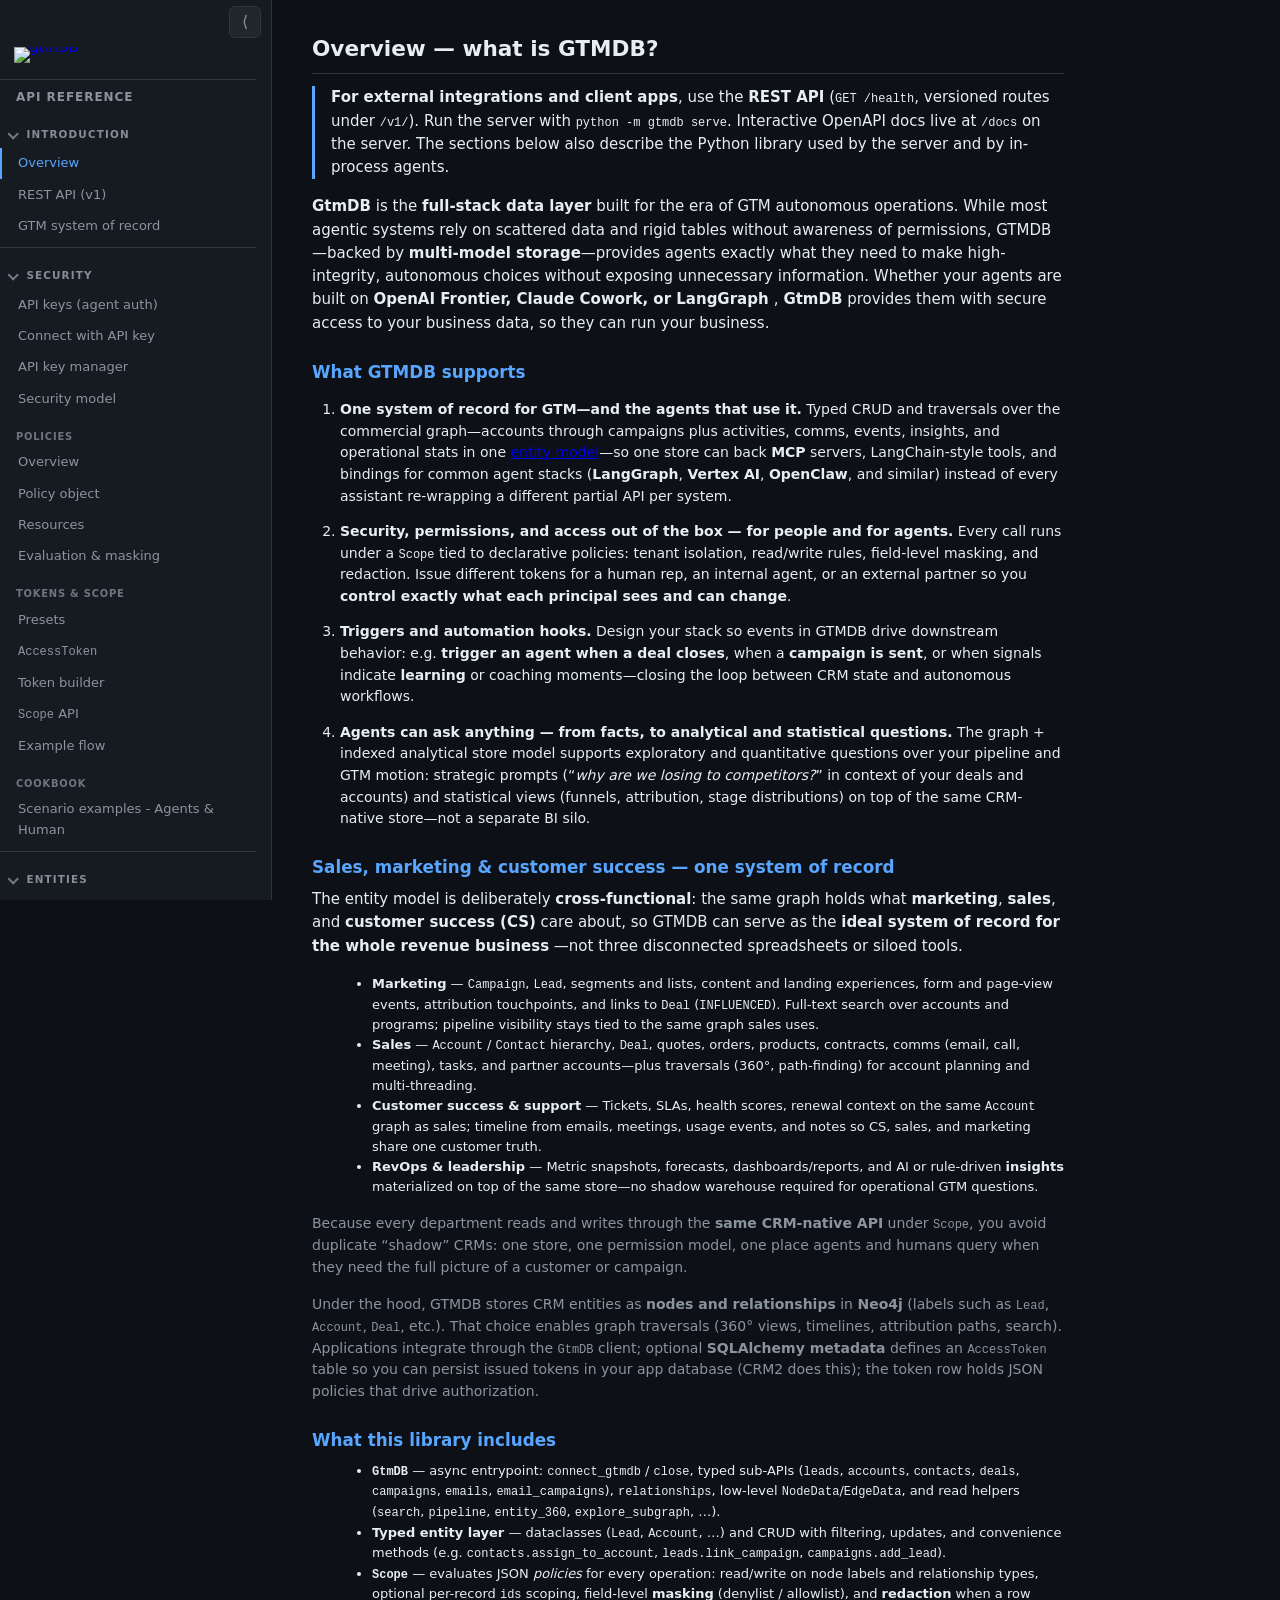
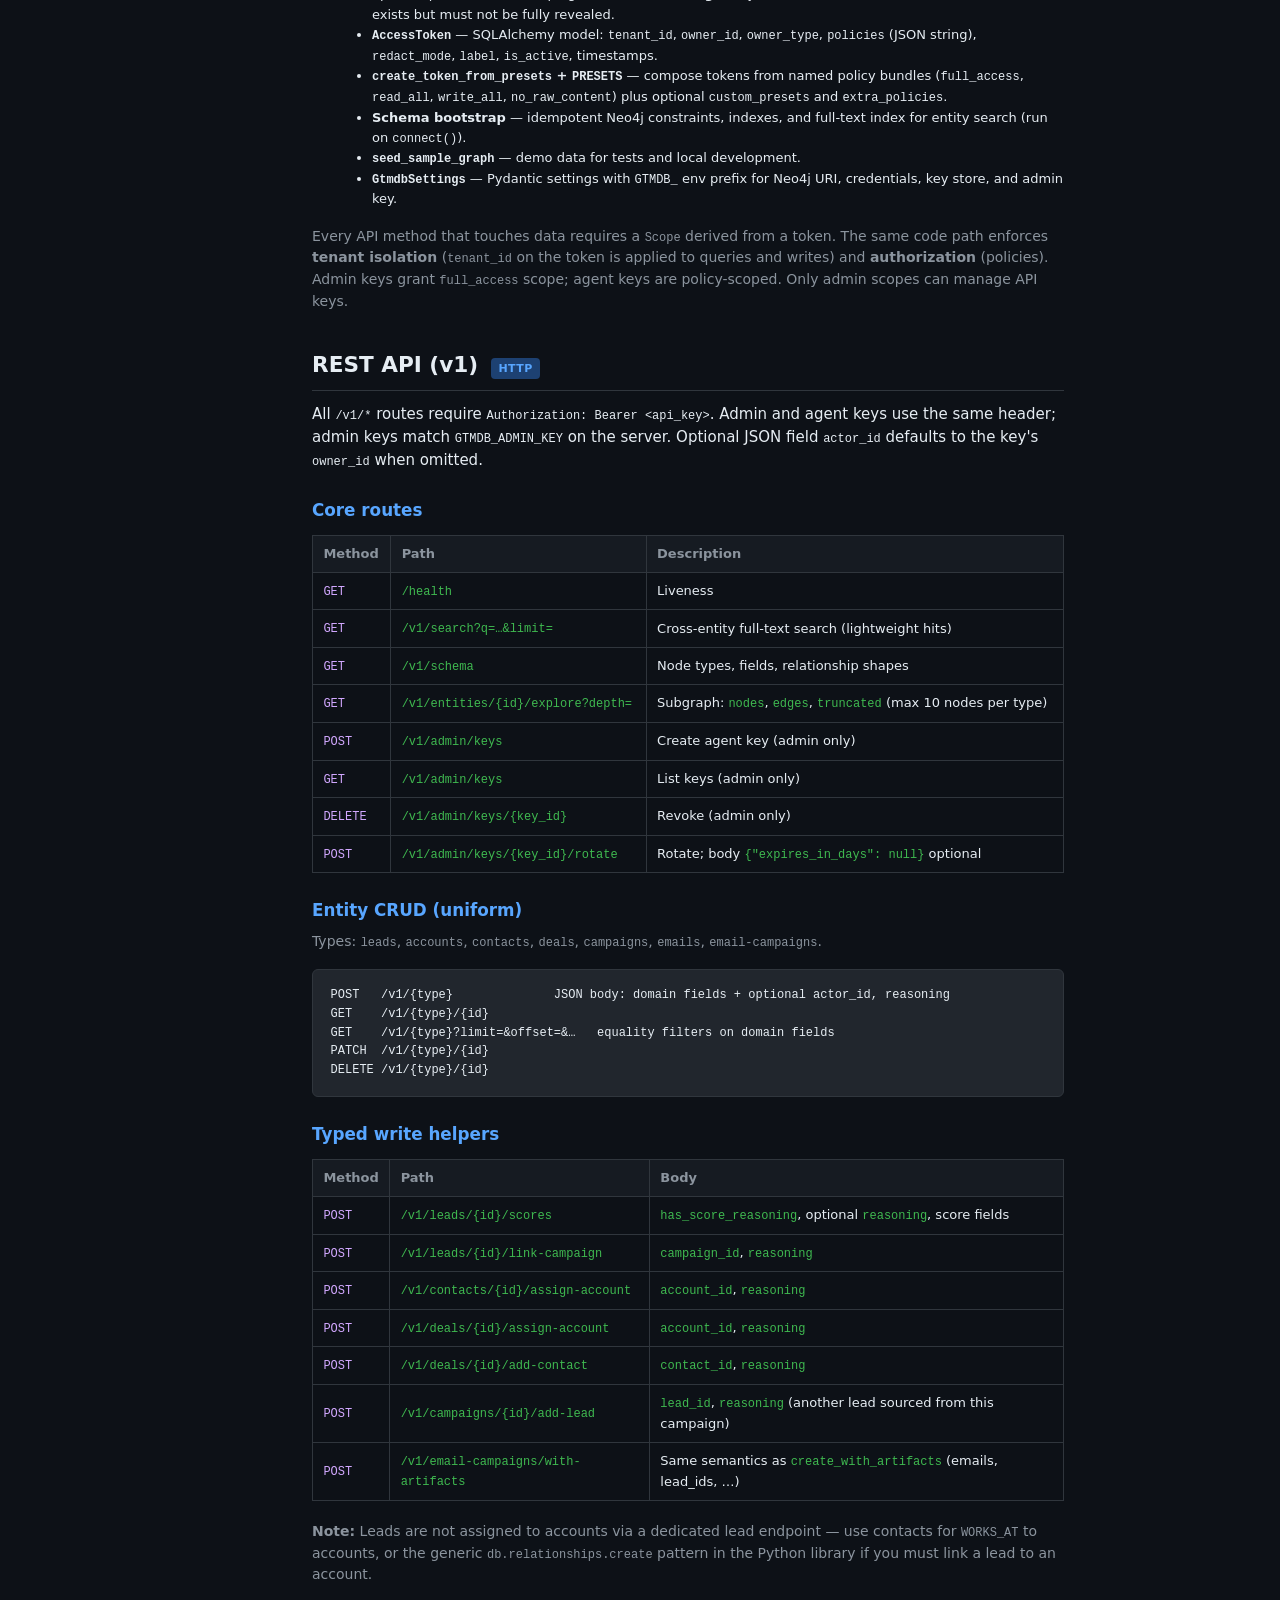
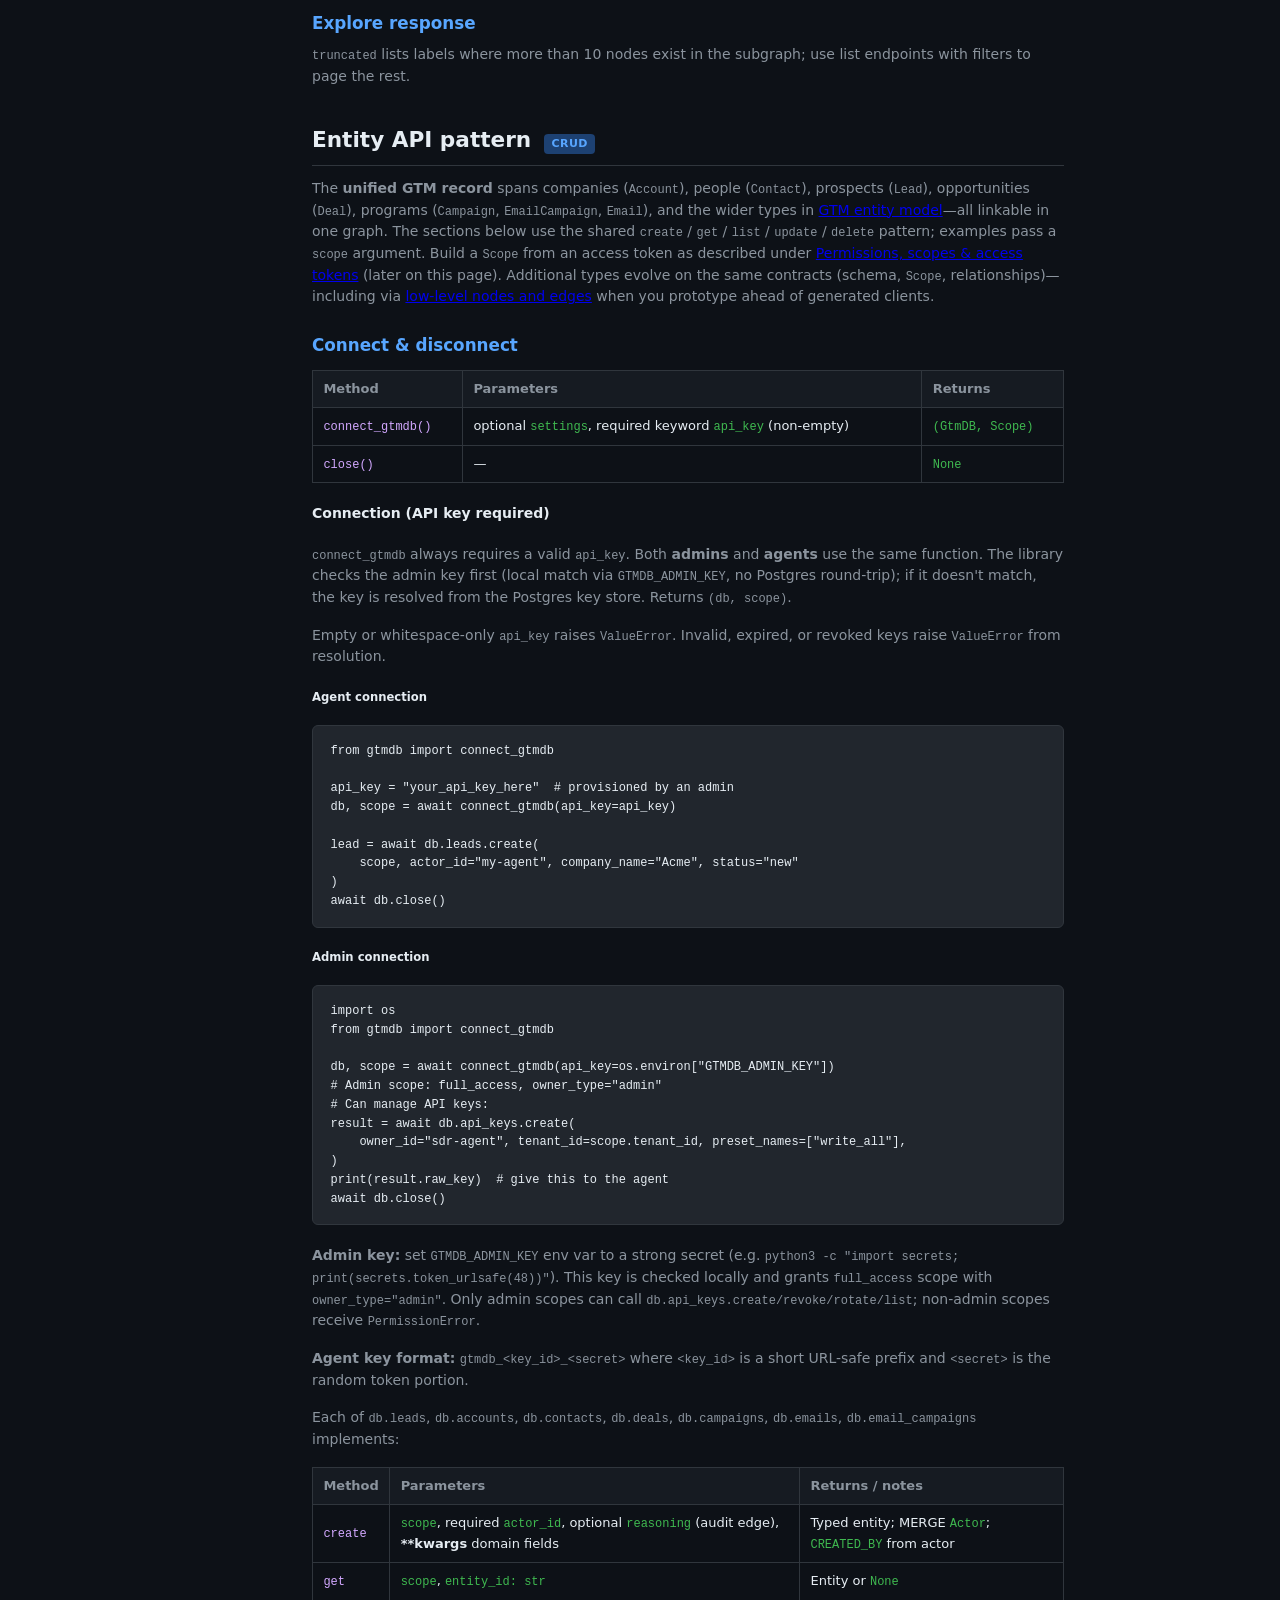
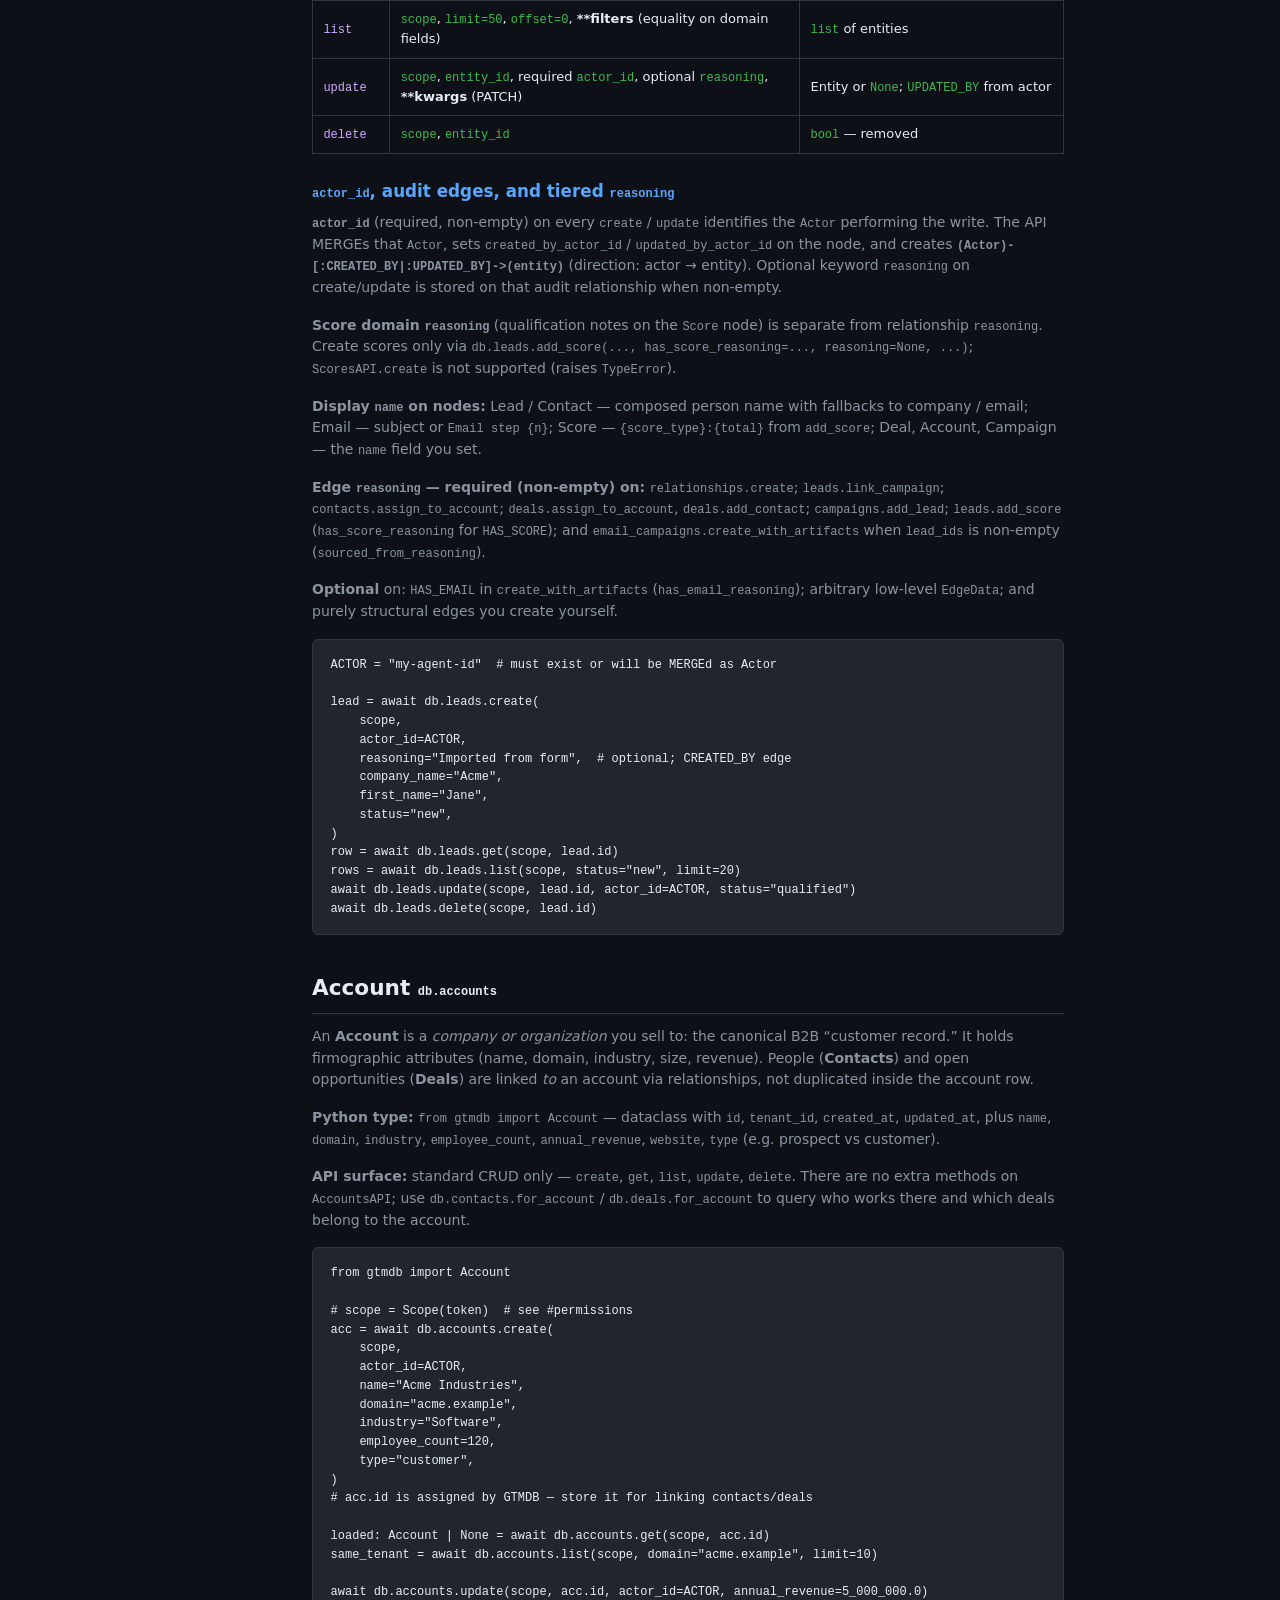
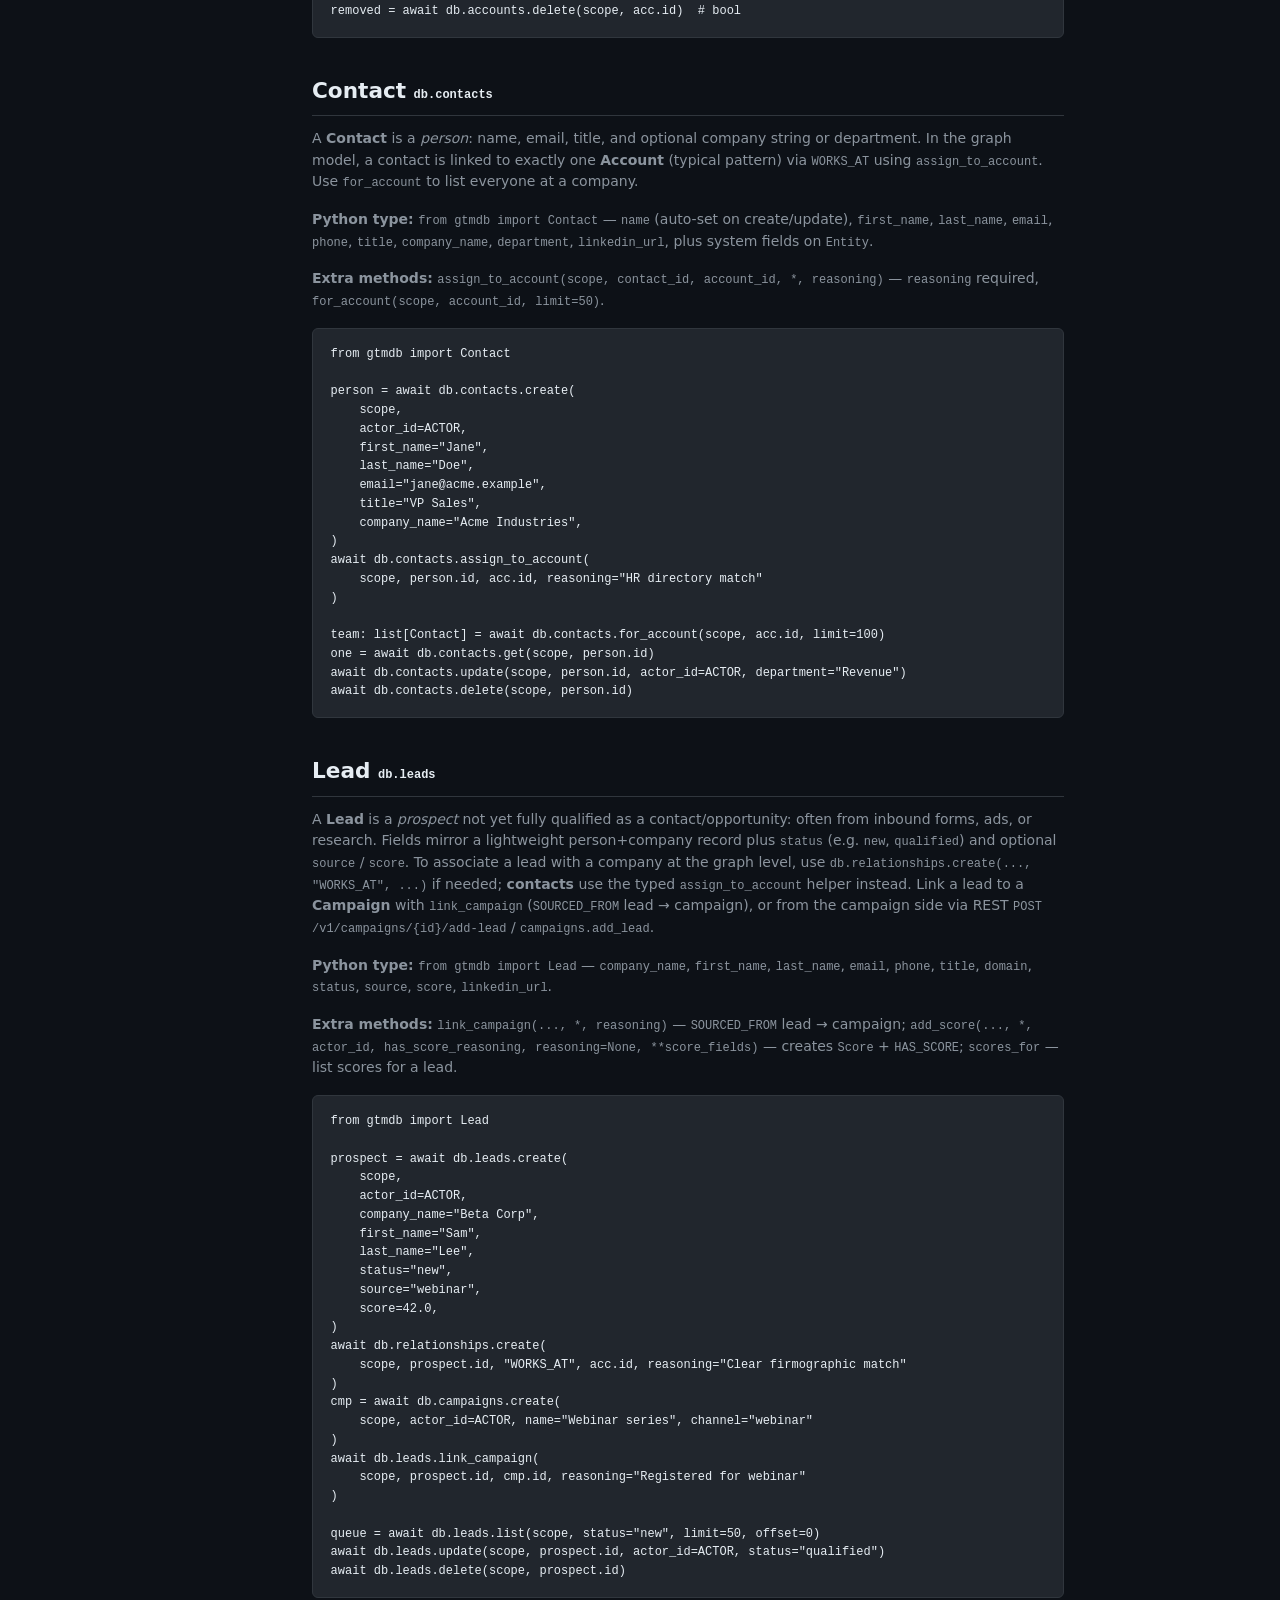
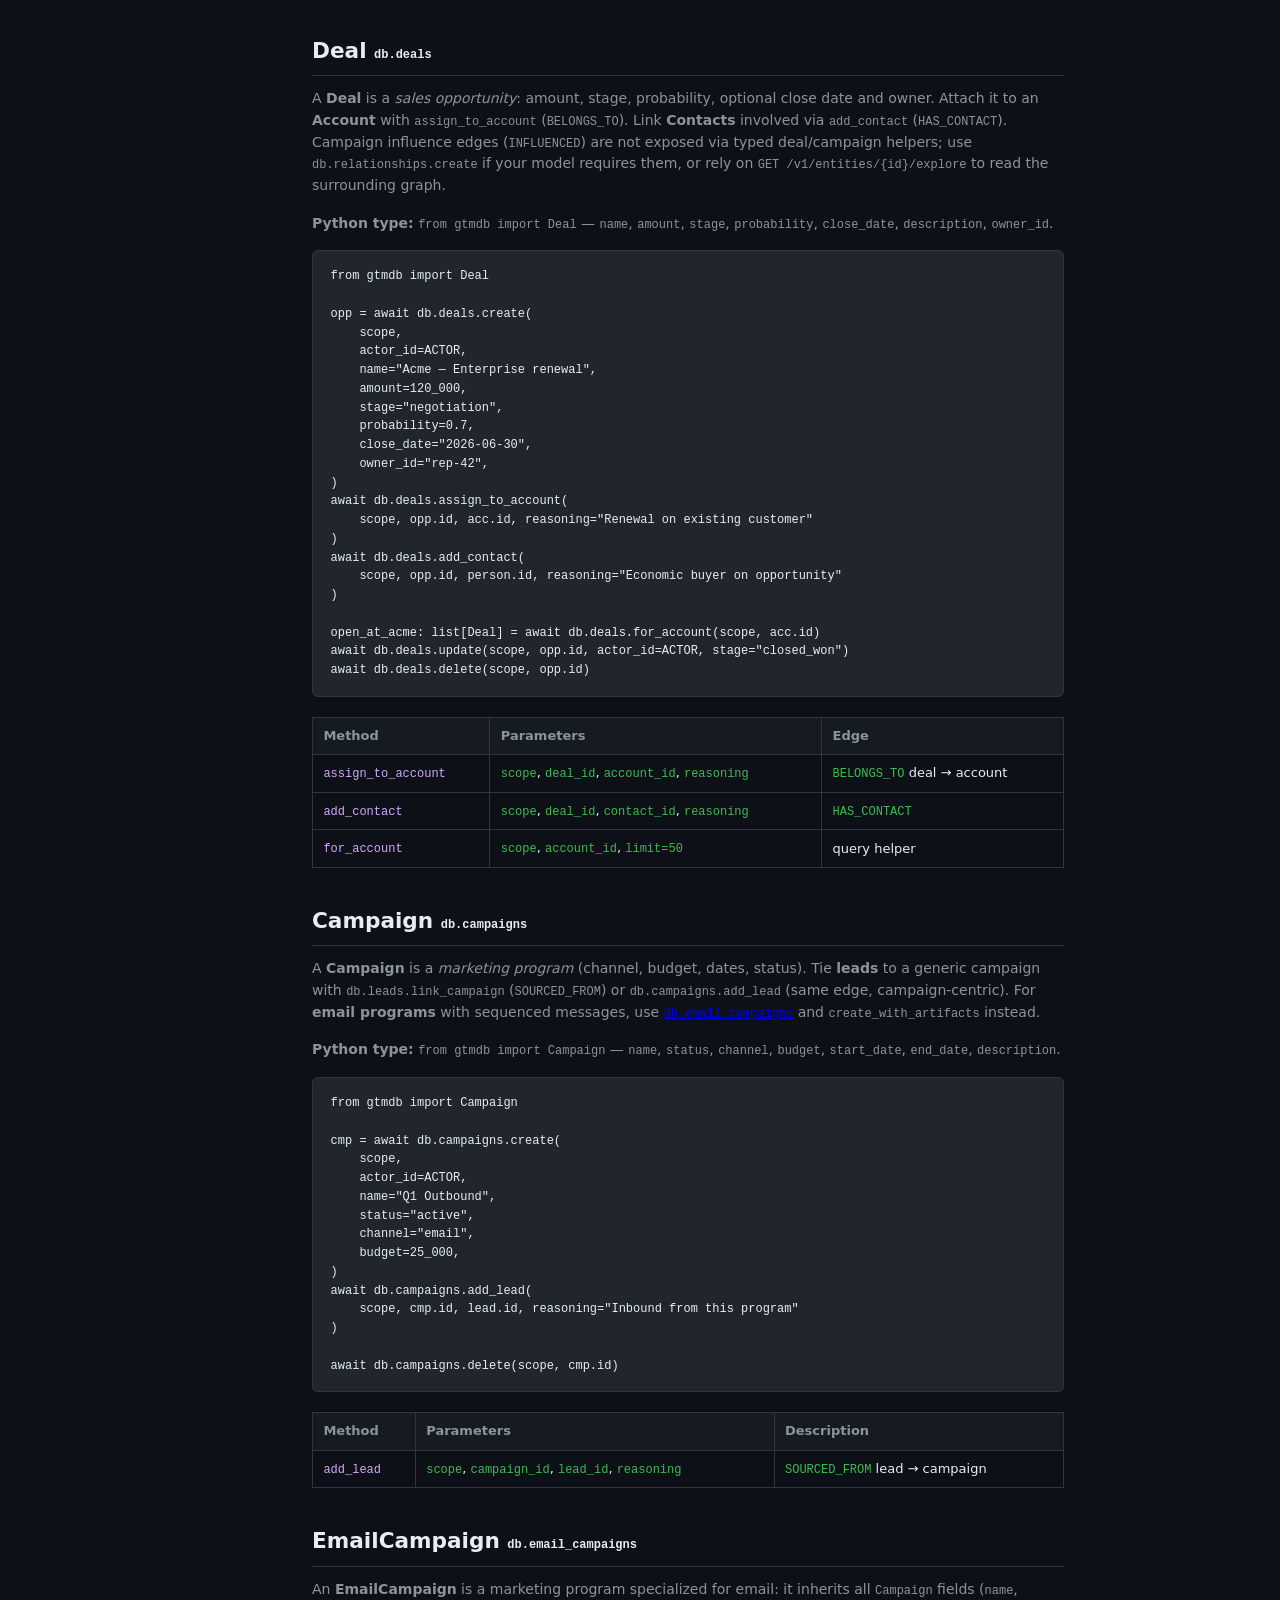
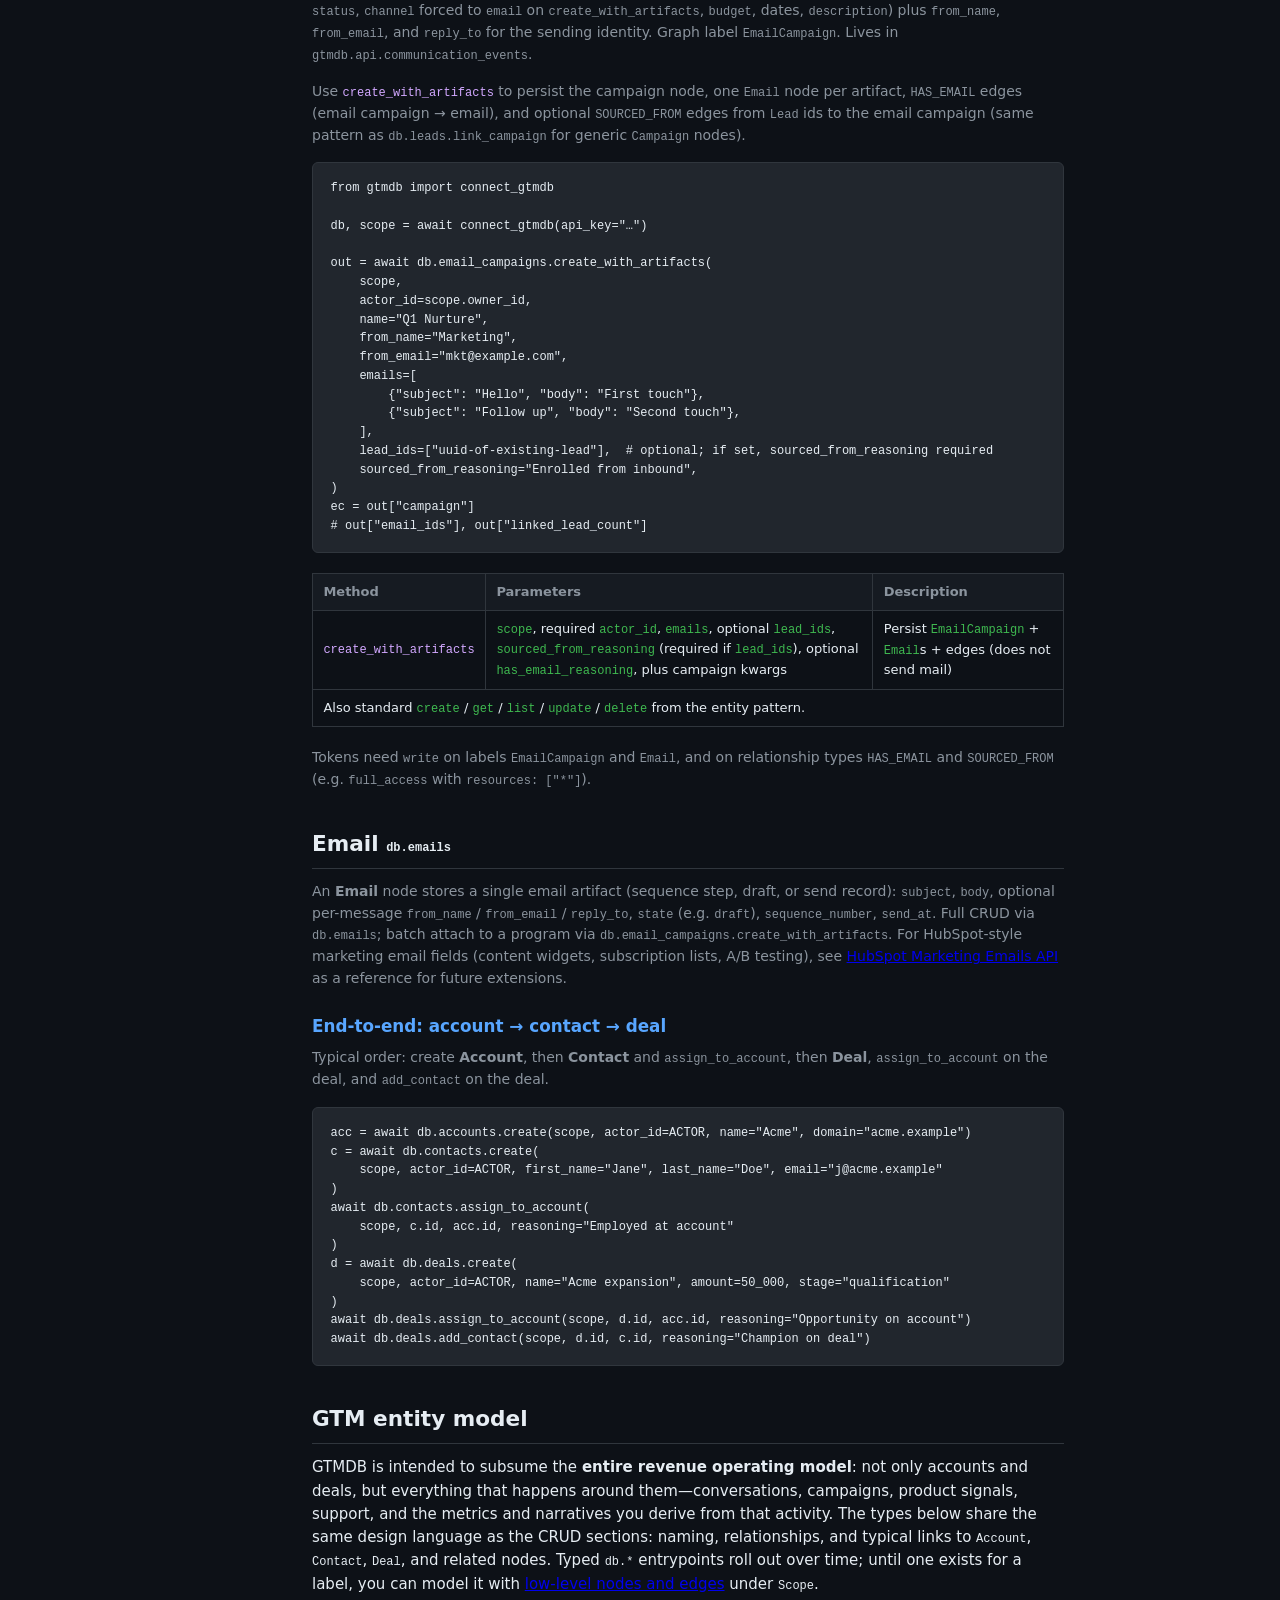
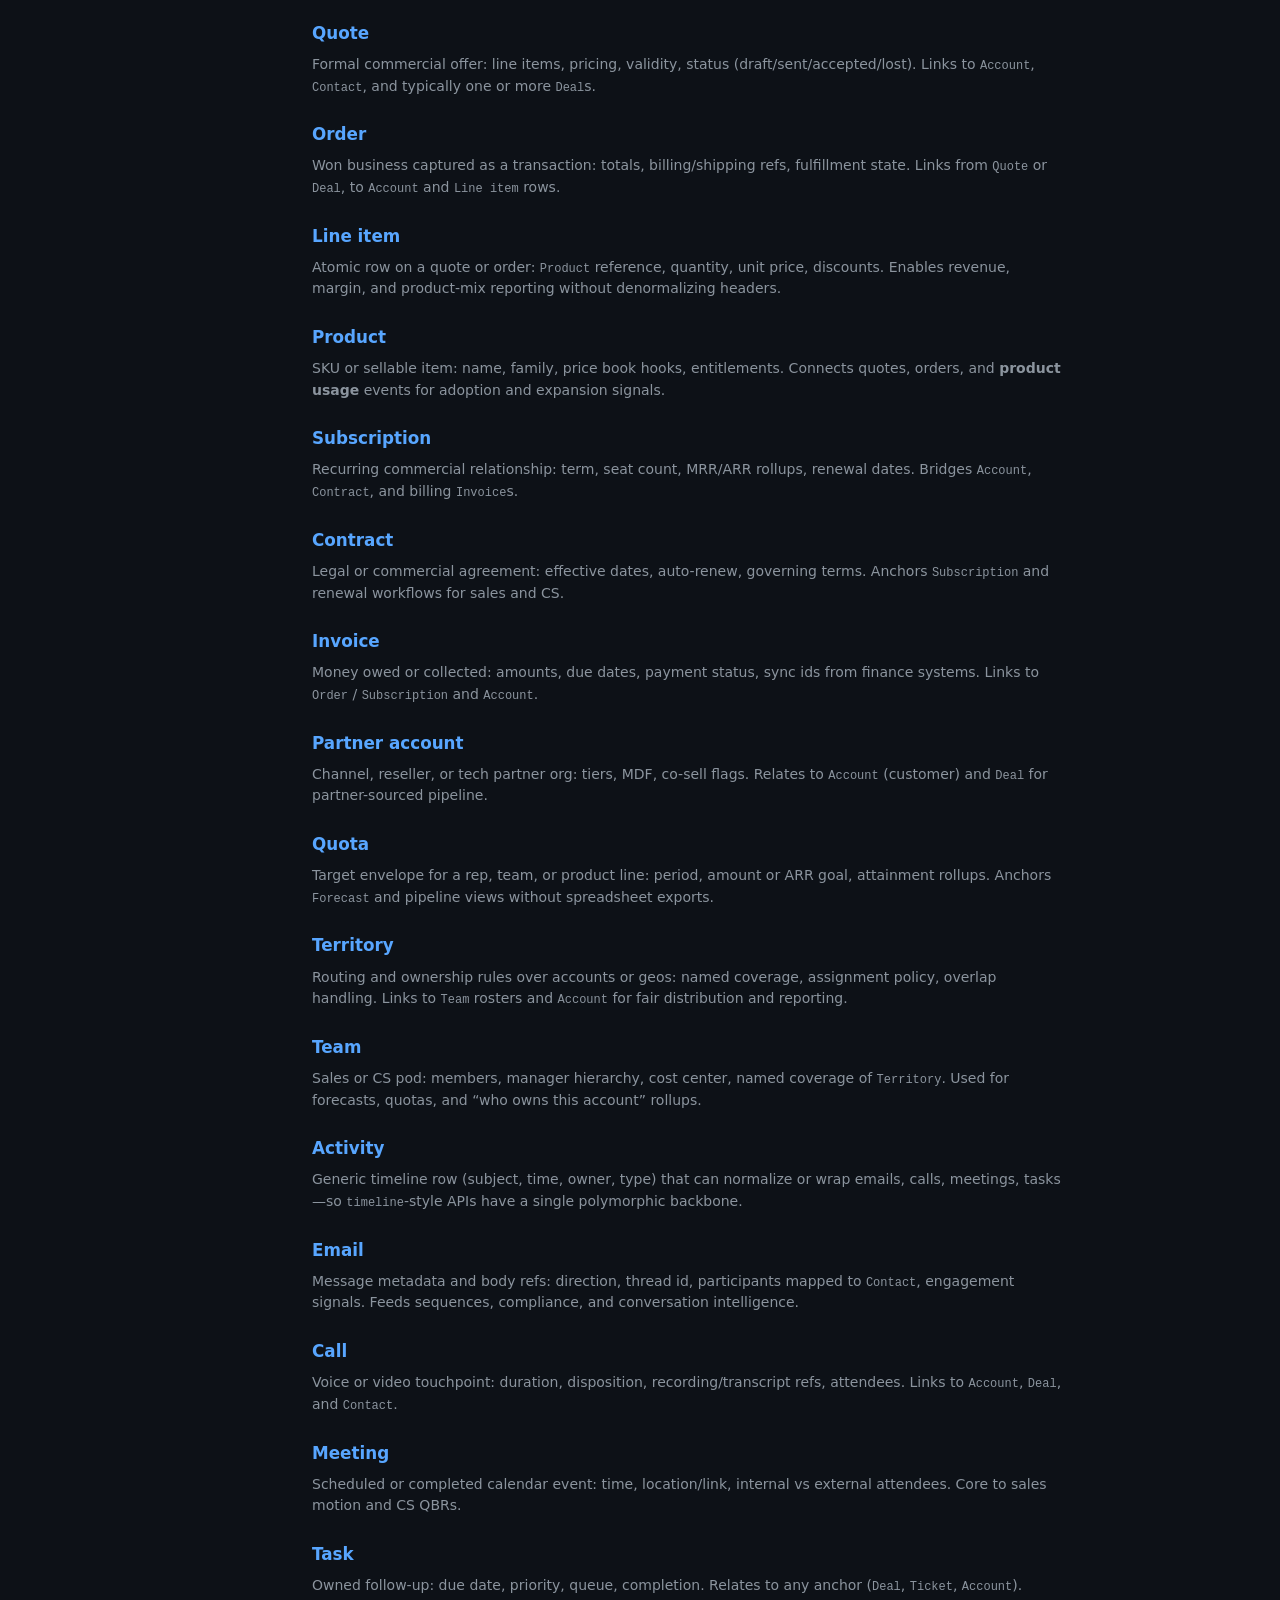
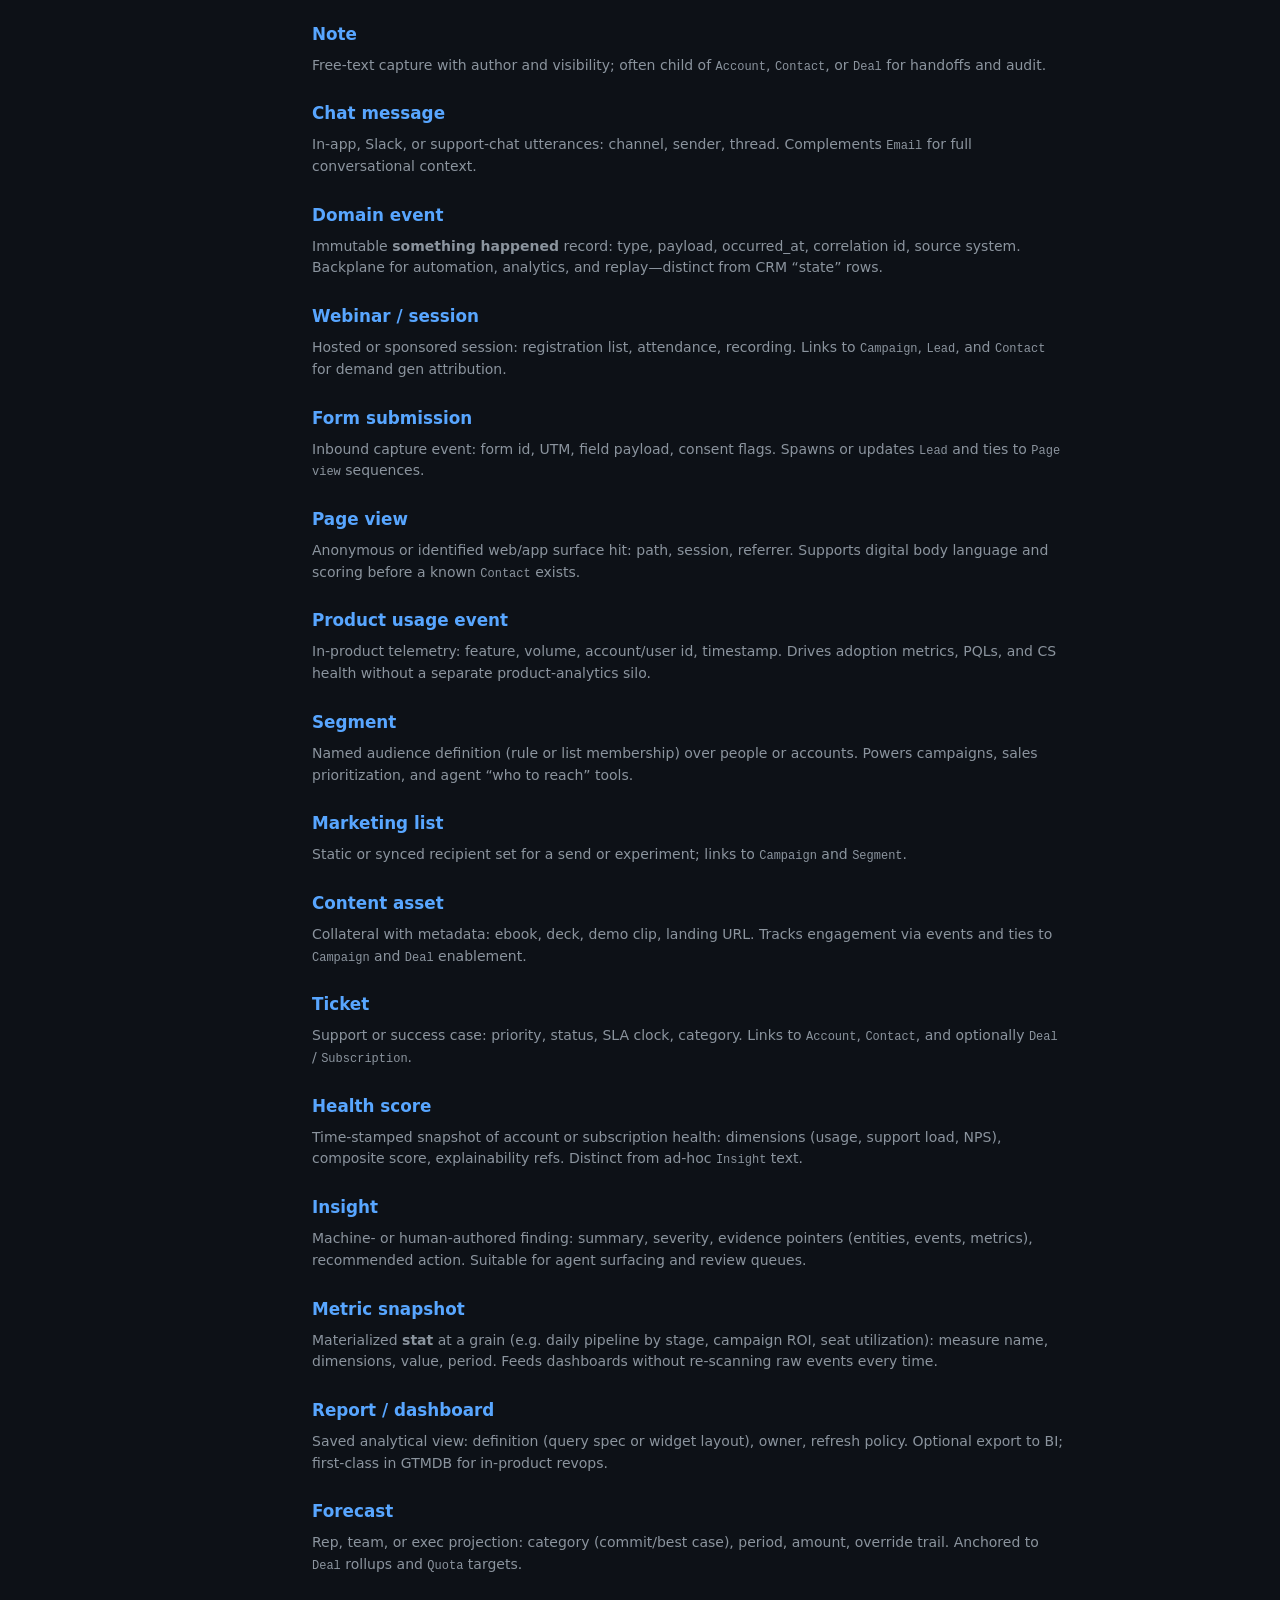
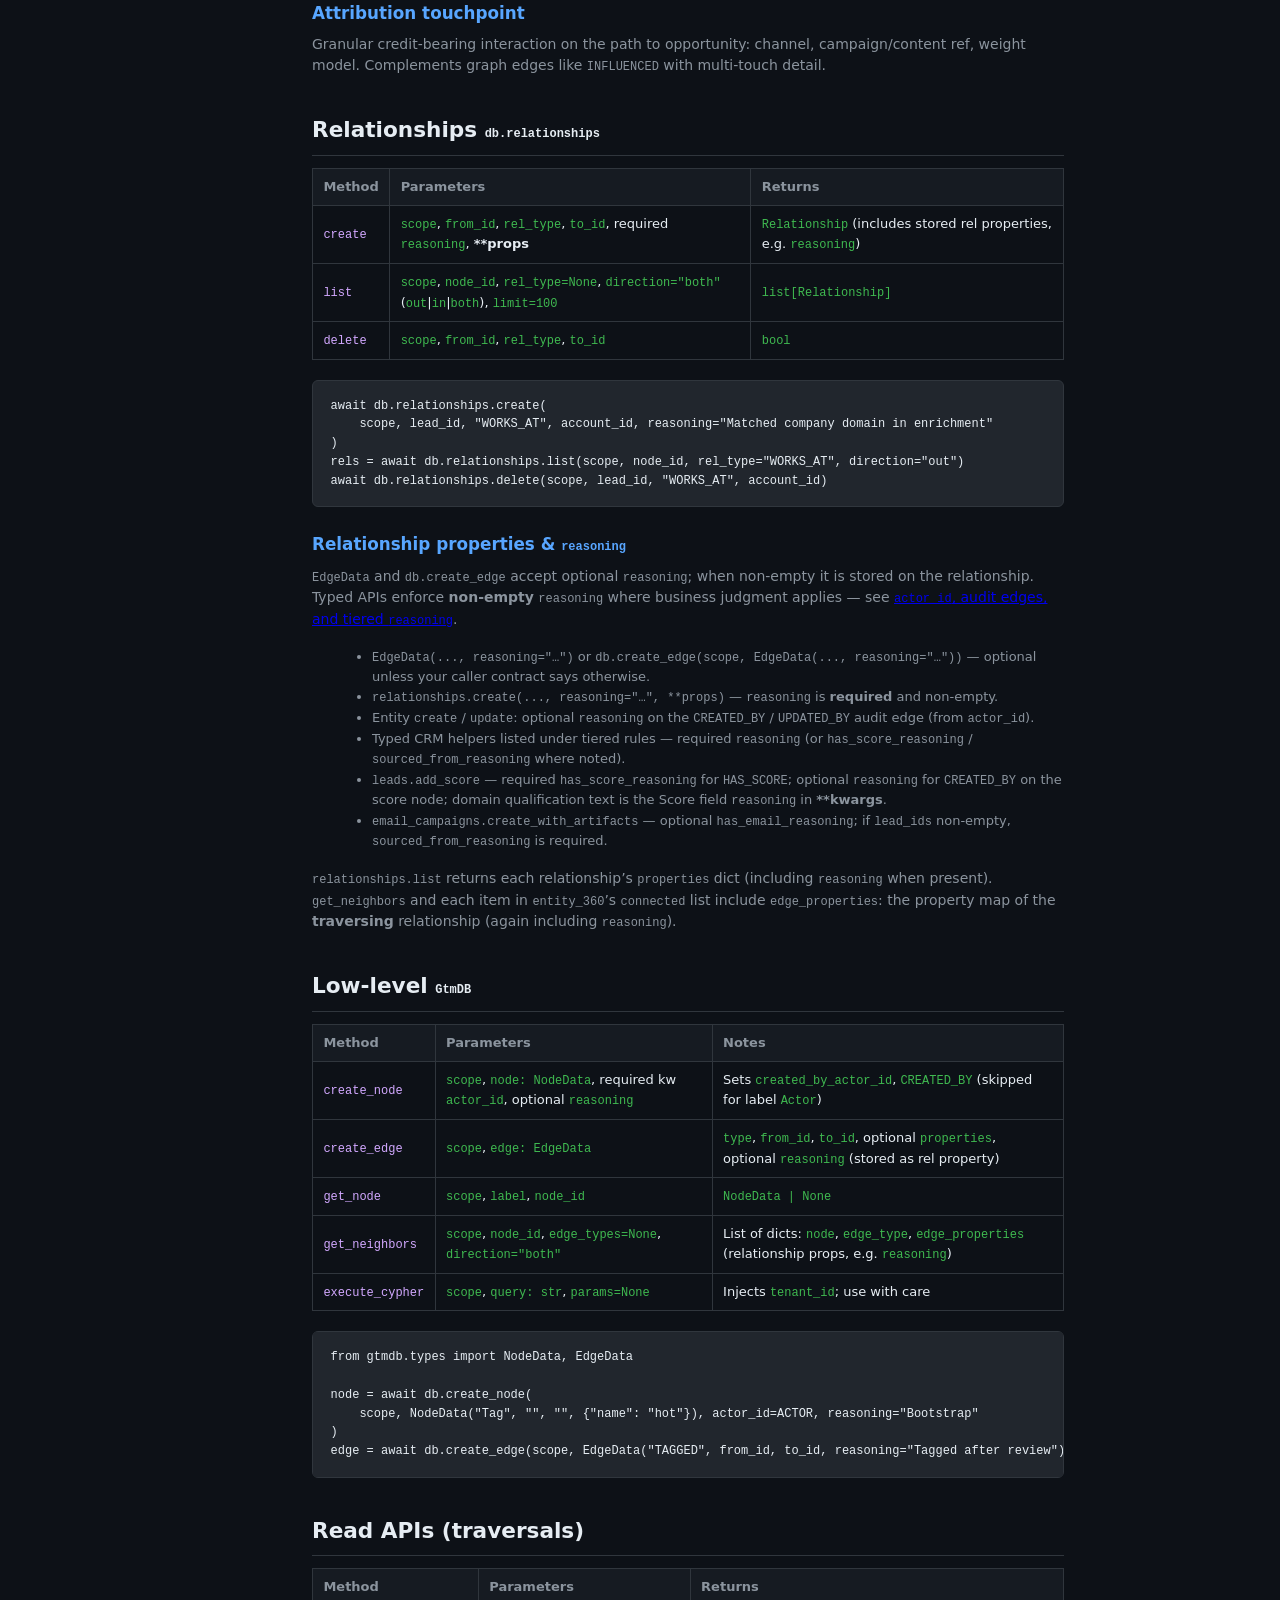
==== docs/api-reference.html @ f4ffa2e0 "Host docs/api-reference.html; CTA links to /docs/api-reference.html Copy docs/ into nginx image; fix" ====
<!DOCTYPE html>
<html lang="en">
<head>
  <meta charset="utf-8" />
  <meta name="viewport" content="width=device-width, initial-scale=1" />
  <title>gtmDB — API reference</title>
  <style>
    :root {
      --bg: #0d1117;
      --panel: #161b22;
      --border: #30363d;
      --text: #e6edf3;
      --muted: #8b949e;
      --accent: #58a6ff;
      --accent-dim: #388bfd66;
      --ok: #3fb950;
      --code-bg: #21262d;
      --sidebar-w: 17rem;
    }
    * { box-sizing: border-box; }
    html { scroll-behavior: smooth; }
    body {
      margin: 0;
      font-family: "Inter", ui-sans-serif, system-ui, -apple-system, Segoe UI, Roboto, sans-serif;
      font-size: 14px;
      line-height: 1.55;
      color: var(--text);
      background: var(--bg);
    }
    .layout { display: flex; min-height: 100vh; }
    aside.doc-sidebar {
      position: sticky;
      top: 0;
      align-self: flex-start;
      display: flex;
      flex-direction: column;
      width: var(--sidebar-w);
      min-width: var(--sidebar-w);
      max-height: 100vh;
      overflow: hidden;
      background: var(--panel);
      border-right: 1px solid var(--border);
      transition: width 0.2s ease, min-width 0.2s ease;
    }
    aside.doc-sidebar.is-collapsed {
      width: 2.75rem;
      min-width: 2.75rem;
    }
    .sidebar-rail-toggle {
      flex-shrink: 0;
      align-self: flex-end;
      margin: 0.35rem 0.65rem 0.25rem 0;
      width: 2rem;
      height: 2rem;
      padding: 0;
      border: 1px solid var(--border);
      border-radius: 6px;
      background: var(--code-bg);
      color: var(--muted);
      font-size: 1rem;
      line-height: 1;
      cursor: pointer;
    }
    .sidebar-rail-toggle:hover {
      color: var(--accent);
      border-color: var(--accent);
      background: var(--accent-dim);
    }
    aside.doc-sidebar.is-collapsed .sidebar-rail-toggle {
      align-self: center;
      margin: 0.65rem 0 0.35rem;
    }
    .sidebar-body {
      flex: 1;
      min-height: 0;
      overflow-y: auto;
      overflow-x: hidden;
      overscroll-behavior: contain;
      scrollbar-gutter: stable;
      padding: 0 0 1rem;
      scrollbar-color: var(--border) transparent;
    }
    aside.doc-sidebar.is-collapsed .sidebar-body {
      display: none;
    }
    .sidebar-body::-webkit-scrollbar { width: 8px; }
    .sidebar-body::-webkit-scrollbar-thumb {
      background: var(--border);
      border-radius: 4px;
    }
    .sidebar-body::-webkit-scrollbar-track { background: transparent; }
    .sidebar-brand {
      padding: 0.35rem 0.85rem 1rem;
      margin-bottom: 0.5rem;
      border-bottom: 1px solid var(--border);
    }
    .sidebar-brand a {
      display: block;
      line-height: 0;
      text-decoration: none;
    }
    .sidebar-brand img.sidebar-logo {
      width: 100%;
      max-width: 100%;
      height: auto;
      display: block;
    }
    aside h1 {
      margin: 0 1rem 0.85rem;
      font-size: 0.75rem;
      font-weight: 600;
      letter-spacing: 0.08em;
      text-transform: uppercase;
      color: var(--muted);
    }
    aside nav details.nav-section {
      margin-top: 0.85rem;
      border-bottom: 1px solid var(--border);
      padding-bottom: 0.35rem;
    }
    aside nav details.nav-section:first-of-type {
      margin-top: 0;
    }
    aside nav details.nav-section:last-of-type {
      border-bottom: none;
    }
    aside nav summary.nav-section-summary {
      list-style: none;
      cursor: pointer;
      position: relative;
      padding: 0.35rem 1rem 0.35rem 1.65rem;
      font-size: 0.65rem;
      font-weight: 600;
      letter-spacing: 0.11em;
      text-transform: uppercase;
      color: var(--muted);
      opacity: 0.95;
      user-select: none;
    }
    aside nav summary.nav-section-summary::-webkit-details-marker { display: none; }
    aside nav summary.nav-section-summary::before {
      content: "";
      position: absolute;
      left: 0.55rem;
      top: 50%;
      width: 0.4rem;
      height: 0.4rem;
      margin-top: -0.2rem;
      border-right: 2px solid var(--muted);
      border-bottom: 2px solid var(--muted);
      transform: rotate(-45deg);
      transition: transform 0.15s ease;
      opacity: 0.85;
    }
    aside nav details.nav-section[open] summary.nav-section-summary::before {
      transform: rotate(45deg);
      margin-top: -0.28rem;
    }
    aside nav summary.nav-section-summary:hover {
      color: var(--accent);
    }
    aside nav summary.nav-section-summary:hover::before {
      border-color: var(--accent);
    }
    aside nav .nav-subgroup-label {
      display: block;
      padding: 0.55rem 1rem 0.15rem;
      margin-top: 0.35rem;
      font-size: 0.62rem;
      font-weight: 600;
      letter-spacing: 0.08em;
      text-transform: uppercase;
      color: var(--muted);
      opacity: 0.75;
    }
    aside nav ul.nav-nested {
      list-style: none;
      margin: 0;
      padding: 0 0 0.2rem;
    }
    aside nav ul.nav-nested li { margin: 0; }
    aside nav a {
      display: block;
      padding: 0.35rem 1rem;
      color: var(--muted);
      text-decoration: none;
      font-size: 13px;
      border-left: 2px solid transparent;
    }
    aside nav ul.nav-nested a {
      padding-left: 1.6rem;
      font-size: 12.5px;
    }
    aside nav a:hover { color: var(--accent); background: var(--accent-dim); }
    aside nav a.active { color: var(--accent); border-left-color: var(--accent); }
    main {
      flex: 1;
      padding: 2rem 2.5rem 4rem;
      max-width: 52rem;
    }
    main > h2 {
      margin: 2.25rem 0 0.75rem;
      font-size: 1.35rem;
      font-weight: 600;
      padding-bottom: 0.5rem;
      border-bottom: 1px solid var(--border);
    }
    main > h2:first-of-type { margin-top: 0; }
    h3 {
      margin: 1.5rem 0 0.5rem;
      font-size: 1.05rem;
      font-weight: 600;
      color: var(--accent);
    }
    p { margin: 0.5rem 0 1rem; color: var(--muted); }
    .lead { color: var(--text); font-size: 15px; }
    table {
      width: 100%;
      border-collapse: collapse;
      margin: 0.75rem 0 1.25rem;
      font-size: 13px;
    }
    th, td {
      text-align: left;
      padding: 0.5rem 0.65rem;
      border: 1px solid var(--border);
    }
    th { background: var(--panel); color: var(--muted); font-weight: 600; }
    td code { color: var(--ok); font-size: 12px; }
    pre {
      margin: 0.75rem 0 1.25rem;
      padding: 1rem 1.1rem;
      background: var(--code-bg);
      border: 1px solid var(--border);
      border-radius: 6px;
      overflow-x: auto;
      font-family: "JetBrains Mono", "SF Mono", Consolas, monospace;
      font-size: 12.5px;
      line-height: 1.5;
    }
    code { font-family: "JetBrains Mono", "SF Mono", Consolas, monospace; font-size: 12px; }
    .badge {
      display: inline-block;
      padding: 0.12rem 0.45rem;
      border-radius: 4px;
      font-size: 11px;
      font-weight: 600;
      text-transform: uppercase;
      letter-spacing: 0.04em;
      background: var(--accent-dim);
      color: var(--accent);
      margin-left: 0.35rem;
    }
    .method { color: #d2a8ff; }
    ul.params { margin: 0.25rem 0 1rem 1.25rem; color: var(--muted); font-size: 13px; }
    footer {
      margin-top: 3rem;
      padding-top: 1rem;
      border-top: 1px solid var(--border);
      color: var(--muted);
      font-size: 12px;
    }
    @media (max-width: 860px) {
      .layout { flex-direction: column; }
      aside.doc-sidebar {
        position: relative;
        width: 100% !important;
        min-width: 0 !important;
        max-height: none;
        overflow: visible;
        border-right: none;
        border-bottom: 1px solid var(--border);
      }
      aside.doc-sidebar.is-collapsed .sidebar-body {
        display: block !important;
      }
      .sidebar-rail-toggle { display: none !important; }
      .sidebar-body {
        overflow: visible;
        min-height: 0;
      }
      .sidebar-brand { text-align: center; }
      .sidebar-brand img.sidebar-logo { max-width: 220px; margin: 0 auto; }
      aside nav { display: flex; flex-wrap: wrap; gap: 0.25rem; padding: 0 0.5rem 0.5rem; }
      aside nav details.nav-section {
        flex: 1 1 100%;
        margin-top: 0.5rem;
        border-bottom: none;
        padding-bottom: 0;
      }
      aside nav details.nav-section:first-of-type { margin-top: 0; }
      aside nav a { border-left: none; border-radius: 4px; }
      aside nav ul.nav-nested a { padding-left: 1.25rem; }
    }
  </style>
</head>
<body>
  <div class="layout">
    <aside id="doc-sidebar" class="doc-sidebar">
      <button type="button" class="sidebar-rail-toggle" id="sidebar-rail-toggle" aria-expanded="true" aria-controls="sidebar-body" title="Collapse sidebar" aria-label="Collapse sidebar">⟨</button>
      <div id="sidebar-body" class="sidebar-body">
      <div class="sidebar-brand">
        <a href="#overview" title="gtmDB — API reference">
          <img class="sidebar-logo" src="https://raw.githubusercontent.com/tomerfri12/gtm-db/main/docs/assets/gtm-db-logo.png" alt="gtmDB" />
        </a>
      </div>
      <h1>API reference</h1>
      <nav aria-label="Page sections">
        <details class="nav-section" open>
          <summary class="nav-section-summary">Introduction</summary>
          <div class="nav-section-inner">
          <a href="#overview">Overview</a>
          <a href="#rest-api">REST API (v1)</a>
          <a href="#gtm-system-of-record">GTM system of record</a>
          </div>
        </details>
        <details class="nav-section" open>
          <summary class="nav-section-summary">Security</summary>
          <div class="nav-section-inner">
          <a href="#api-key-management">API keys (agent auth)</a>
          <a href="#connect-with-api-key">Connect with API key</a>
          <a href="#api-keys-manager">API key manager</a>
          <a href="#api-key-security">Security model</a>
          <span class="nav-subgroup-label">Policies</span>
          <a href="#permissions">Overview</a>
          <a href="#policy-object">Policy object</a>
          <a href="#policy-resources">Resources</a>
          <a href="#policy-evaluation">Evaluation &amp; masking</a>
          <span class="nav-subgroup-label">Tokens &amp; scope</span>
          <a href="#policy-presets">Presets</a>
          <a href="#access-token-model"><code>AccessToken</code></a>
          <a href="#create-token-from-presets">Token builder</a>
          <a href="#scope-api"><code>Scope</code> API</a>
          <a href="#token-scope-example">Example flow</a>
          <span class="nav-subgroup-label">Cookbook</span>
          <a href="#permission-examples">Scenario examples - Agents & Human</a>
          </div>
        </details>
        <details class="nav-section" open>
          <summary class="nav-section-summary">Entities</summary>
          <div class="nav-section-inner">
          <ul class="nav-nested" aria-label="GTM entities">
            <li><a href="#entity-crud">Entity API pattern</a></li>
            <li><a href="#accounts">Account</a></li>
            <li><a href="#contacts">Contact</a></li>
            <li><a href="#leads">Lead</a></li>
            <li><a href="#deals">Deal</a></li>
            <li><a href="#campaigns">Campaign</a></li>
            <li><a href="#entity-roadmap">GTM entity model</a></li>
            <li><a href="#quotes">Quote</a></li>
            <li><a href="#orders">Order</a></li>
            <li><a href="#line-items">Line item</a></li>
            <li><a href="#products">Product</a></li>
            <li><a href="#subscriptions">Subscription</a></li>
            <li><a href="#contracts">Contract</a></li>
            <li><a href="#invoices">Invoice</a></li>
            <li><a href="#partner-accounts">Partner account</a></li>
            <li><a href="#quotas">Quota</a></li>
            <li><a href="#territories">Territory</a></li>
            <li><a href="#teams">Team</a></li>
            <li><a href="#activities">Activity</a></li>
            <li><a href="#emails">Email</a></li>
            <li><a href="#calls">Call</a></li>
            <li><a href="#meetings">Meeting</a></li>
            <li><a href="#tasks">Task</a></li>
            <li><a href="#notes">Note</a></li>
            <li><a href="#chat-messages">Chat message</a></li>
            <li><a href="#domain-events">Domain event</a></li>
            <li><a href="#webinars">Webinar / session</a></li>
            <li><a href="#form-submissions">Form submission</a></li>
            <li><a href="#page-views">Page view</a></li>
            <li><a href="#product-usage-events">Product usage</a></li>
            <li><a href="#segments">Segment</a></li>
            <li><a href="#marketing-lists">Marketing list</a></li>
            <li><a href="#content-assets">Content asset</a></li>
            <li><a href="#tickets">Ticket</a></li>
            <li><a href="#health-scores">Health score</a></li>
            <li><a href="#insights">Insight</a></li>
            <li><a href="#metric-snapshots">Metric snapshot</a></li>
            <li><a href="#reports-dashboards">Report / dashboard</a></li>
            <li><a href="#forecasts">Forecast</a></li>
            <li><a href="#attribution-touchpoints">Attribution touchpoint</a></li>
          </ul>
          </div>
        </details>
        <details class="nav-section" open>
          <summary class="nav-section-summary">Graph &amp; queries</summary>
          <div class="nav-section-inner">
          <a href="#relationships">Relationships</a>
          <a href="#edge-reasoning">Edge reasoning</a>
          <a href="#low-level">Low-level</a>
          <a href="#traversals">Traversals</a>
          </div>
        </details>
        <details class="nav-section" open>
          <summary class="nav-section-summary">Reference</summary>
          <div class="nav-section-inner">
          <a href="#types">Types &amp; config</a>
          <a href="#seed">Seed</a>
          </div>
        </details>
      </nav>
      </div>
    </aside>
    <main>
      <h2 id="overview">Overview — what is GTMDB?</h2>
      <p class="lead" style="border-left: 3px solid var(--accent); padding-left: 1rem;">
        <strong>For external integrations and client apps</strong>, use the <strong>REST API</strong>
        (<code>GET /health</code>, versioned routes under <code>/v1/</code>). Run the server with
        <code>python -m gtmdb serve</code>. Interactive OpenAPI docs live at <code>/docs</code> on the server.
        The sections below also describe the Python library used by the server and by in-process agents.
      </p>
      <p class="lead">
        <strong>GtmDB</strong> is the <strong>full-stack data layer</strong> built for the era of GTM autonomous
        operations. While most agentic systems rely on scattered data and rigid tables without awareness of
        permissions, GTMDB —backed by <strong>multi-model storage</strong>—provides agents exactly what they
        need to make high-integrity, autonomous choices without exposing unnecessary information. Whether your agents
        are built on <strong>OpenAI Frontier, Claude Cowork, or LangGraph </strong>, <strong>GtmDB</strong> provides them with secure access to
        your business data, so they can run your business.
      </p>
      <h3>What GTMDB supports</h3>
      <ol class="params" style="color: var(--text); margin-left: 1.25rem; padding-left: 0.5rem;">
        <li style="margin-bottom: 0.85rem;">
          <strong>One system of record for GTM—and the agents that use it.</strong> Typed CRUD and traversals
          over the commercial graph—accounts through campaigns plus activities, comms, events, insights, and
          operational stats in one <a href="#entity-roadmap">entity model</a>—so one store can back
          <strong>MCP</strong> servers, LangChain-style tools, and bindings for common agent stacks
          (<strong>LangGraph</strong>, <strong>Vertex AI</strong>, <strong>OpenClaw</strong>, and similar)
          instead of every assistant re-wrapping a different partial API per system.
        </li>
        <li style="margin-bottom: 0.85rem;">
          <strong>Security, permissions, and access out of the box — for people and for agents.</strong>
          Every call runs under a <code>Scope</code> tied to declarative policies: tenant isolation,
          read/write rules, field-level masking, and redaction. Issue different tokens for a human rep,
          an internal agent, or an external partner so you <strong>control exactly what each principal
          sees and can change</strong>.
        </li>
        <li style="margin-bottom: 0.85rem;">
          <strong>Triggers and automation hooks.</strong> Design your stack so events in GTMDB drive
          downstream behavior: e.g. <strong>trigger an agent when a deal closes</strong>, when a
          <strong>campaign is sent</strong>, or when signals indicate <strong>learning</strong> or
          coaching moments—closing the loop between CRM state and autonomous workflows.
        </li>
        <li style="margin-bottom: 0.85rem;">
          <strong>Agents can ask anything — from facts, to analytical and statistical questions.</strong> The graph + indexed
          analytical store model supports exploratory and quantitative questions over your pipeline and GTM motion:
          strategic prompts (“<em>why are we losing to competitors?</em>” in context of your deals and
          accounts) and statistical views (funnels, attribution, stage distributions) on top of the same
          CRM-native store—not a separate BI silo.
        </li>
      </ol>
      <h3 id="gtm-system-of-record">Sales, marketing &amp; customer success — one system of record</h3>
      <p class="lead">
        The entity model is deliberately <strong>cross-functional</strong>: the same graph holds what
        <strong>marketing</strong>, <strong>sales</strong>, and <strong>customer success (CS)</strong> care
        about, so GTMDB can serve as the <strong>ideal system of record for the whole revenue business</strong>
        —not three disconnected spreadsheets or siloed tools.
      </p>
      <ul class="params" style="color: var(--text);">
        <li><strong>Marketing</strong> — <code>Campaign</code>, <code>Lead</code>, segments and lists,
          content and landing experiences, form and page-view events, attribution touchpoints, and links to
          <code>Deal</code> (<code>INFLUENCED</code>). Full-text search over accounts and programs; pipeline
          visibility stays tied to the same graph sales uses.</li>
        <li><strong>Sales</strong> — <code>Account</code> / <code>Contact</code> hierarchy, <code>Deal</code>,
          quotes, orders, products, contracts, comms (email, call, meeting), tasks, and partner
          accounts—plus traversals (360°, path-finding) for account planning and multi-threading.</li>
        <li><strong>Customer success &amp; support</strong> — Tickets, SLAs, health scores, renewal context
          on the same <code>Account</code> graph as sales; timeline from emails, meetings, usage events, and
          notes so CS, sales, and marketing share one customer truth.</li>
        <li><strong>RevOps &amp; leadership</strong> — Metric snapshots, forecasts, dashboards/reports, and
          AI or rule-driven <strong>insights</strong> materialized on top of the same store—no shadow warehouse
          required for operational GTM questions.</li>
      </ul>
      <p>
        Because every department reads and writes through the <strong>same CRM-native API</strong> under
        <code>Scope</code>, you avoid duplicate “shadow” CRMs: one store, one permission model, one place
        agents and humans query when they need the full picture of a customer or campaign.
      </p>
      <p>
        Under the hood, GTMDB stores CRM entities as <strong>nodes and relationships</strong> in
        <strong>Neo4j</strong> (labels such as <code>Lead</code>, <code>Account</code>, <code>Deal</code>,
        etc.). That choice enables graph traversals (360° views, timelines, attribution paths, search).
        Applications integrate through the <code>GtmDB</code> client; optional <strong>SQLAlchemy
        metadata</strong> defines an <code>AccessToken</code> table so you can persist issued tokens in
        your app database (CRM2 does this); the token row holds JSON policies that drive authorization.
      </p>
      <h3>What this library includes</h3>
      <ul class="params" style="color: var(--text);">
        <li><strong><code>GtmDB</code></strong> — async entrypoint: <code>connect_gtmdb</code> / <code>close</code>, typed sub-APIs (<code>leads</code>, <code>accounts</code>, <code>contacts</code>, <code>deals</code>, <code>campaigns</code>, <code>emails</code>, <code>email_campaigns</code>), <code>relationships</code>, low-level <code>NodeData</code>/<code>EdgeData</code>, and read helpers (<code>search</code>, <code>pipeline</code>, <code>entity_360</code>, <code>explore_subgraph</code>, …).</li>
        <li><strong>Typed entity layer</strong> — dataclasses (<code>Lead</code>, <code>Account</code>, …) and CRUD with filtering, updates, and convenience methods (e.g. <code>contacts.assign_to_account</code>, <code>leads.link_campaign</code>, <code>campaigns.add_lead</code>).</li>
        <li><strong><code>Scope</code></strong> — evaluates JSON <em>policies</em> for every operation: read/write on node labels and relationship types, optional per-record <code>ids</code> scoping, field-level <strong>masking</strong> (denylist / allowlist), and <strong>redaction</strong> when a row exists but must not be fully revealed.</li>
        <li><strong><code>AccessToken</code></strong> — SQLAlchemy model: <code>tenant_id</code>, <code>owner_id</code>, <code>owner_type</code>, <code>policies</code> (JSON string), <code>redact_mode</code>, <code>label</code>, <code>is_active</code>, timestamps.</li>
        <li><strong><code>create_token_from_presets</code> + <code>PRESETS</code></strong> — compose tokens from named policy bundles (<code>full_access</code>, <code>read_all</code>, <code>write_all</code>, <code>no_raw_content</code>) plus optional <code>custom_presets</code> and <code>extra_policies</code>.</li>
        <li><strong>Schema bootstrap</strong> — idempotent Neo4j constraints, indexes, and full-text index for entity search (run on <code>connect()</code>).</li>
        <li><strong><code>seed_sample_graph</code></strong> — demo data for tests and local development.</li>
        <li><strong><code>GtmdbSettings</code></strong> — Pydantic settings with <code>GTMDB_</code> env prefix for Neo4j URI, credentials, key store, and admin key.</li>
      </ul>
      <p>
        Every API method that touches data requires a <code>Scope</code> derived from a token. The same
        code path enforces <strong>tenant isolation</strong> (<code>tenant_id</code> on the token is applied
        to queries and writes) and <strong>authorization</strong> (policies). Admin keys grant
        <code>full_access</code> scope; agent keys are policy-scoped. Only admin scopes can manage API keys.
      </p>

      <h2 id="rest-api">REST API (v1) <span class="badge">HTTP</span></h2>
      <p class="lead">
        All <code>/v1/*</code> routes require <code>Authorization: Bearer &lt;api_key&gt;</code>.
        Admin and agent keys use the same header; admin keys match <code>GTMDB_ADMIN_KEY</code> on the server.
        Optional JSON field <code>actor_id</code> defaults to the key&apos;s <code>owner_id</code> when omitted.
      </p>
      <h3>Core routes</h3>
      <table>
        <thead><tr><th>Method</th><th>Path</th><th>Description</th></tr></thead>
        <tbody>
          <tr><td><code class="method">GET</code></td><td><code>/health</code></td><td>Liveness</td></tr>
          <tr><td><code class="method">GET</code></td><td><code>/v1/search?q=…&amp;limit=</code></td><td>Cross-entity full-text search (lightweight hits)</td></tr>
          <tr><td><code class="method">GET</code></td><td><code>/v1/schema</code></td><td>Node types, fields, relationship shapes</td></tr>
          <tr><td><code class="method">GET</code></td><td><code>/v1/entities/{id}/explore?depth=</code></td><td>Subgraph: <code>nodes</code>, <code>edges</code>, <code>truncated</code> (max 10 nodes per type)</td></tr>
          <tr><td><code class="method">POST</code></td><td><code>/v1/admin/keys</code></td><td>Create agent key (admin only)</td></tr>
          <tr><td><code class="method">GET</code></td><td><code>/v1/admin/keys</code></td><td>List keys (admin only)</td></tr>
          <tr><td><code class="method">DELETE</code></td><td><code>/v1/admin/keys/{key_id}</code></td><td>Revoke (admin only)</td></tr>
          <tr><td><code class="method">POST</code></td><td><code>/v1/admin/keys/{key_id}/rotate</code></td><td>Rotate; body <code>{"expires_in_days": null}</code> optional</td></tr>
        </tbody>
      </table>
      <h3>Entity CRUD (uniform)</h3>
      <p>Types: <code>leads</code>, <code>accounts</code>, <code>contacts</code>, <code>deals</code>, <code>campaigns</code>, <code>emails</code>, <code>email-campaigns</code>.</p>
      <pre><code>POST   /v1/{type}              JSON body: domain fields + optional actor_id, reasoning
GET    /v1/{type}/{id}
GET    /v1/{type}?limit=&amp;offset=&amp;…   equality filters on domain fields
PATCH  /v1/{type}/{id}
DELETE /v1/{type}/{id}</code></pre>
      <h3>Typed write helpers</h3>
      <table>
        <thead><tr><th>Method</th><th>Path</th><th>Body</th></tr></thead>
        <tbody>
          <tr><td><code class="method">POST</code></td><td><code>/v1/leads/{id}/scores</code></td><td><code>has_score_reasoning</code>, optional <code>reasoning</code>, score fields</td></tr>
          <tr><td><code class="method">POST</code></td><td><code>/v1/leads/{id}/link-campaign</code></td><td><code>campaign_id</code>, <code>reasoning</code></td></tr>
          <tr><td><code class="method">POST</code></td><td><code>/v1/contacts/{id}/assign-account</code></td><td><code>account_id</code>, <code>reasoning</code></td></tr>
          <tr><td><code class="method">POST</code></td><td><code>/v1/deals/{id}/assign-account</code></td><td><code>account_id</code>, <code>reasoning</code></td></tr>
          <tr><td><code class="method">POST</code></td><td><code>/v1/deals/{id}/add-contact</code></td><td><code>contact_id</code>, <code>reasoning</code></td></tr>
          <tr><td><code class="method">POST</code></td><td><code>/v1/campaigns/{id}/add-lead</code></td><td><code>lead_id</code>, <code>reasoning</code> (another lead sourced from this campaign)</td></tr>
          <tr><td><code class="method">POST</code></td><td><code>/v1/email-campaigns/with-artifacts</code></td><td>Same semantics as <code>create_with_artifacts</code> (emails, lead_ids, …)</td></tr>
        </tbody>
      </table>
      <p><strong>Note:</strong> Leads are not assigned to accounts via a dedicated lead endpoint — use contacts for <code>WORKS_AT</code> to accounts, or the generic <code>db.relationships.create</code> pattern in the Python library if you must link a lead to an account.</p>
      <h3>Explore response</h3>
      <p><code>truncated</code> lists labels where more than 10 nodes exist in the subgraph; use list endpoints with filters to page the rest.</p>

      <h2 id="entity-crud">Entity API pattern <span class="badge">CRUD</span></h2>
      <p>
        The <strong>unified GTM record</strong> spans companies (<code>Account</code>), people
        (<code>Contact</code>), prospects (<code>Lead</code>), opportunities (<code>Deal</code>), programs
        (<code>Campaign</code>, <code>EmailCampaign</code>, <code>Email</code>), and the wider types in <a href="#entity-roadmap">GTM entity model</a>—all
        linkable in one graph. The sections below use the shared <code>create</code> /
        <code>get</code> / <code>list</code> / <code>update</code> / <code>delete</code> pattern; examples pass
        a <code>scope</code> argument. Build a <code>Scope</code> from an access token as described under
        <a href="#permissions">Permissions, scopes &amp; access tokens</a> (later on this page). Additional
        types evolve on the same contracts (schema, <code>Scope</code>, relationships)—including via
        <a href="#low-level">low-level nodes and edges</a> when you prototype ahead of generated clients.
      </p>

      <h3 id="connect">Connect &amp; disconnect</h3>
      <table>
        <thead><tr><th>Method</th><th>Parameters</th><th>Returns</th></tr></thead>
        <tbody>
          <tr><td><code class="method">connect_gtmdb()</code></td><td>optional <code>settings</code>, required keyword <code>api_key</code> (non-empty)</td><td><code>(GtmDB, Scope)</code></td></tr>
          <tr><td><code class="method">close()</code></td><td>—</td><td><code>None</code></td></tr>
        </tbody>
      </table>

      <h4 id="connect-with-api-key">Connection (API key required)</h4>
      <p>
        <code>connect_gtmdb</code> always requires a valid <code>api_key</code>. Both <strong>admins</strong>
        and <strong>agents</strong> use the same function. The library checks the admin key first
        (local match via <code>GTMDB_ADMIN_KEY</code>, no Postgres round-trip); if it doesn't match,
        the key is resolved from the Postgres key store. Returns <code>(db, scope)</code>.
      </p>
      <p>
        Empty or whitespace-only <code>api_key</code> raises <code>ValueError</code>.
        Invalid, expired, or revoked keys raise <code>ValueError</code> from resolution.
      </p>

      <h5>Agent connection</h5>
      <pre><code>from gtmdb import connect_gtmdb

api_key = "your_api_key_here"  # provisioned by an admin
db, scope = await connect_gtmdb(api_key=api_key)

lead = await db.leads.create(
    scope, actor_id="my-agent", company_name="Acme", status="new"
)
await db.close()</code></pre>

      <h5>Admin connection</h5>
      <pre><code>import os
from gtmdb import connect_gtmdb

db, scope = await connect_gtmdb(api_key=os.environ["GTMDB_ADMIN_KEY"])
# Admin scope: full_access, owner_type="admin"
# Can manage API keys:
result = await db.api_keys.create(
    owner_id="sdr-agent", tenant_id=scope.tenant_id, preset_names=["write_all"],
)
print(result.raw_key)  # give this to the agent
await db.close()</code></pre>

      <p>
        <strong>Admin key:</strong> set <code>GTMDB_ADMIN_KEY</code> env var to a strong secret
        (e.g. <code>python3 -c "import secrets; print(secrets.token_urlsafe(48))"</code>).
        This key is checked locally and grants <code>full_access</code> scope with <code>owner_type="admin"</code>.
        Only admin scopes can call <code>db.api_keys.create/revoke/rotate/list</code>;
        non-admin scopes receive <code>PermissionError</code>.
      </p>

      <p><strong>Agent key format:</strong> <code>gtmdb_&lt;key_id&gt;_&lt;secret&gt;</code> where <code>&lt;key_id&gt;</code> is a short URL-safe prefix and <code>&lt;secret&gt;</code> is the random token portion.</p>

      <p>Each of <code>db.leads</code>, <code>db.accounts</code>, <code>db.contacts</code>, <code>db.deals</code>, <code>db.campaigns</code>, <code>db.emails</code>, <code>db.email_campaigns</code> implements:</p>
      <table>
        <thead><tr><th>Method</th><th>Parameters</th><th>Returns / notes</th></tr></thead>
        <tbody>
          <tr><td><code class="method">create</code></td><td><code>scope</code>, required <code>actor_id</code>, optional <code>reasoning</code> (audit edge), <strong>**kwargs</strong> domain fields</td><td>Typed entity; MERGE <code>Actor</code>; <code>CREATED_BY</code> from actor</td></tr>
          <tr><td><code class="method">get</code></td><td><code>scope</code>, <code>entity_id: str</code></td><td>Entity or <code>None</code></td></tr>
          <tr><td><code class="method">list</code></td><td><code>scope</code>, <code>limit=50</code>, <code>offset=0</code>, <strong>**filters</strong> (equality on domain fields)</td><td><code>list</code> of entities</td></tr>
          <tr><td><code class="method">update</code></td><td><code>scope</code>, <code>entity_id</code>, required <code>actor_id</code>, optional <code>reasoning</code>, <strong>**kwargs</strong> (PATCH)</td><td>Entity or <code>None</code>; <code>UPDATED_BY</code> from actor</td></tr>
          <tr><td><code class="method">delete</code></td><td><code>scope</code>, <code>entity_id</code></td><td><code>bool</code> — removed</td></tr>
        </tbody>
      </table>
      <h3 id="entity-actor-reasoning"><code>actor_id</code>, audit edges, and tiered <code>reasoning</code></h3>
      <p>
        <strong><code>actor_id</code></strong> (required, non-empty) on every <code>create</code> / <code>update</code> identifies the
        <code>Actor</code> performing the write. The API MERGEs that <code>Actor</code>, sets <code>created_by_actor_id</code> /
        <code>updated_by_actor_id</code> on the node, and creates <strong><code>(Actor)-[:CREATED_BY|:UPDATED_BY]-&gt;(entity)</code></strong>
        (direction: actor → entity). Optional keyword <code>reasoning</code> on create/update is stored on that audit relationship when non-empty.
      </p>
      <p>
        <strong>Score domain <code>reasoning</code></strong> (qualification notes on the <code>Score</code> node) is separate from
        relationship <code>reasoning</code>. Create scores only via <code>db.leads.add_score(..., has_score_reasoning=..., reasoning=None, ...)</code>;
        <code>ScoresAPI.create</code> is not supported (raises <code>TypeError</code>).
      </p>
      <p><strong>Display <code>name</code> on nodes:</strong> Lead / Contact — composed person name with fallbacks to company / email;
        Email — subject or <code>Email step {n}</code>; Score — <code>{score_type}:{total}</code> from <code>add_score</code>; Deal, Account, Campaign — the <code>name</code> field you set.</p>
      <p><strong>Edge <code>reasoning</code> — required (non-empty) on:</strong>
        <code>relationships.create</code>; <code>leads.link_campaign</code>;
        <code>contacts.assign_to_account</code>; <code>deals.assign_to_account</code>, <code>deals.add_contact</code>;
        <code>campaigns.add_lead</code>; <code>leads.add_score</code> (<code>has_score_reasoning</code> for <code>HAS_SCORE</code>);
        and <code>email_campaigns.create_with_artifacts</code> when <code>lead_ids</code> is non-empty (<code>sourced_from_reasoning</code>).
      </p>
      <p><strong>Optional</strong> on: <code>HAS_EMAIL</code> in <code>create_with_artifacts</code> (<code>has_email_reasoning</code>);
        arbitrary low-level <code>EdgeData</code>; and purely structural edges you create yourself.</p>

      <pre><code>ACTOR = "my-agent-id"  # must exist or will be MERGEd as Actor

lead = await db.leads.create(
    scope,
    actor_id=ACTOR,
    reasoning="Imported from form",  # optional; CREATED_BY edge
    company_name="Acme",
    first_name="Jane",
    status="new",
)
row = await db.leads.get(scope, lead.id)
rows = await db.leads.list(scope, status="new", limit=20)
await db.leads.update(scope, lead.id, actor_id=ACTOR, status="qualified")
await db.leads.delete(scope, lead.id)</code></pre>

      <h2 id="accounts">Account <code>db.accounts</code></h2>
      <p>
        An <strong>Account</strong> is a <em>company or organization</em> you sell to: the canonical B2B
        “customer record.” It holds firmographic attributes (name, domain, industry, size, revenue).
        People (<strong>Contacts</strong>) and open opportunities (<strong>Deals</strong>) are linked
        <em>to</em> an account via relationships, not duplicated inside the account row.
      </p>
      <p><strong>Python type:</strong> <code>from gtmdb import Account</code> — dataclass with
        <code>id</code>, <code>tenant_id</code>, <code>created_at</code>, <code>updated_at</code>, plus
        <code>name</code>, <code>domain</code>, <code>industry</code>, <code>employee_count</code>,
        <code>annual_revenue</code>, <code>website</code>, <code>type</code> (e.g. prospect vs customer).
      </p>
      <p><strong>API surface:</strong> standard CRUD only — <code>create</code>, <code>get</code>,
        <code>list</code>, <code>update</code>, <code>delete</code>. There are no extra methods on
        <code>AccountsAPI</code>; use <code>db.contacts.for_account</code> / <code>db.deals.for_account</code>
        to query who works there and which deals belong to the account.
      </p>
      <pre><code>from gtmdb import Account

# scope = Scope(token)  # see #permissions
acc = await db.accounts.create(
    scope,
    actor_id=ACTOR,
    name="Acme Industries",
    domain="acme.example",
    industry="Software",
    employee_count=120,
    type="customer",
)
# acc.id is assigned by GTMDB — store it for linking contacts/deals

loaded: Account | None = await db.accounts.get(scope, acc.id)
same_tenant = await db.accounts.list(scope, domain="acme.example", limit=10)

await db.accounts.update(scope, acc.id, actor_id=ACTOR, annual_revenue=5_000_000.0)
removed = await db.accounts.delete(scope, acc.id)  # bool</code></pre>

      <h2 id="contacts">Contact <code>db.contacts</code></h2>
      <p>
        A <strong>Contact</strong> is a <em>person</em>: name, email, title, and optional company string
        or department. In the graph model, a contact is linked to exactly one <strong>Account</strong>
        (typical pattern) via <code>WORKS_AT</code> using <code>assign_to_account</code>. Use
        <code>for_account</code> to list everyone at a company.
      </p>
      <p><strong>Python type:</strong> <code>from gtmdb import Contact</code> —
        <code>name</code> (auto-set on create/update), <code>first_name</code>, <code>last_name</code>, <code>email</code>, <code>phone</code>,
        <code>title</code>, <code>company_name</code>, <code>department</code>, <code>linkedin_url</code>,
        plus system fields on <code>Entity</code>.
      </p>
      <p><strong>Extra methods:</strong> <code>assign_to_account(scope, contact_id, account_id, *, reasoning)</code> — <code>reasoning</code> required,
        <code>for_account(scope, account_id, limit=50)</code>.
      </p>
      <pre><code>from gtmdb import Contact

person = await db.contacts.create(
    scope,
    actor_id=ACTOR,
    first_name="Jane",
    last_name="Doe",
    email="jane@acme.example",
    title="VP Sales",
    company_name="Acme Industries",
)
await db.contacts.assign_to_account(
    scope, person.id, acc.id, reasoning="HR directory match"
)

team: list[Contact] = await db.contacts.for_account(scope, acc.id, limit=100)
one = await db.contacts.get(scope, person.id)
await db.contacts.update(scope, person.id, actor_id=ACTOR, department="Revenue")
await db.contacts.delete(scope, person.id)</code></pre>

      <h2 id="leads">Lead <code>db.leads</code></h2>
      <p>
        A <strong>Lead</strong> is a <em>prospect</em> not yet fully qualified as a contact/opportunity:
        often from inbound forms, ads, or research. Fields mirror a lightweight person+company record
        plus <code>status</code> (e.g. <code>new</code>, <code>qualified</code>) and optional
        <code>source</code> / <code>score</code>. To associate a lead with a company at the graph level,
        use <code>db.relationships.create(..., "WORKS_AT", ...)</code> if needed; <strong>contacts</strong>
        use the typed <code>assign_to_account</code> helper instead. Link a lead to a <strong>Campaign</strong> with
        <code>link_campaign</code> (<code>SOURCED_FROM</code> lead → campaign), or from the campaign side via REST
        <code>POST /v1/campaigns/{id}/add-lead</code> / <code>campaigns.add_lead</code>.
      </p>
      <p><strong>Python type:</strong> <code>from gtmdb import Lead</code> —
        <code>company_name</code>, <code>first_name</code>, <code>last_name</code>, <code>email</code>,
        <code>phone</code>, <code>title</code>, <code>domain</code>, <code>status</code>,
        <code>source</code>, <code>score</code>, <code>linkedin_url</code>.
      </p>
      <p><strong>Extra methods:</strong>
        <code>link_campaign(..., *, reasoning)</code> — <code>SOURCED_FROM</code> lead → campaign;
        <code>add_score(..., *, actor_id, has_score_reasoning, reasoning=None, **score_fields)</code> — creates <code>Score</code> + <code>HAS_SCORE</code>;
        <code>scores_for</code> — list scores for a lead.
      </p>
      <pre><code>from gtmdb import Lead

prospect = await db.leads.create(
    scope,
    actor_id=ACTOR,
    company_name="Beta Corp",
    first_name="Sam",
    last_name="Lee",
    status="new",
    source="webinar",
    score=42.0,
)
await db.relationships.create(
    scope, prospect.id, "WORKS_AT", acc.id, reasoning="Clear firmographic match"
)
cmp = await db.campaigns.create(
    scope, actor_id=ACTOR, name="Webinar series", channel="webinar"
)
await db.leads.link_campaign(
    scope, prospect.id, cmp.id, reasoning="Registered for webinar"
)

queue = await db.leads.list(scope, status="new", limit=50, offset=0)
await db.leads.update(scope, prospect.id, actor_id=ACTOR, status="qualified")
await db.leads.delete(scope, prospect.id)</code></pre>

      <h2 id="deals">Deal <code>db.deals</code></h2>
      <p>
        A <strong>Deal</strong> is a <em>sales opportunity</em>: amount, stage, probability, optional
        close date and owner. Attach it to an <strong>Account</strong> with <code>assign_to_account</code>
        (<code>BELONGS_TO</code>). Link <strong>Contacts</strong> involved via <code>add_contact</code>
        (<code>HAS_CONTACT</code>). Campaign influence edges (<code>INFLUENCED</code>) are not exposed via
        typed deal/campaign helpers; use <code>db.relationships.create</code> if your model requires them, or
        rely on <code>GET /v1/entities/{id}/explore</code> to read the surrounding graph.
      </p>
      <p><strong>Python type:</strong> <code>from gtmdb import Deal</code> —
        <code>name</code>, <code>amount</code>, <code>stage</code>, <code>probability</code>,
        <code>close_date</code>, <code>description</code>, <code>owner_id</code>.
      </p>
      <pre><code>from gtmdb import Deal

opp = await db.deals.create(
    scope,
    actor_id=ACTOR,
    name="Acme — Enterprise renewal",
    amount=120_000,
    stage="negotiation",
    probability=0.7,
    close_date="2026-06-30",
    owner_id="rep-42",
)
await db.deals.assign_to_account(
    scope, opp.id, acc.id, reasoning="Renewal on existing customer"
)
await db.deals.add_contact(
    scope, opp.id, person.id, reasoning="Economic buyer on opportunity"
)

open_at_acme: list[Deal] = await db.deals.for_account(scope, acc.id)
await db.deals.update(scope, opp.id, actor_id=ACTOR, stage="closed_won")
await db.deals.delete(scope, opp.id)</code></pre>
      <table>
        <thead><tr><th>Method</th><th>Parameters</th><th>Edge</th></tr></thead>
        <tbody>
          <tr><td><code class="method">assign_to_account</code></td><td><code>scope</code>, <code>deal_id</code>, <code>account_id</code>, <code>reasoning</code></td><td><code>BELONGS_TO</code> deal → account</td></tr>
          <tr><td><code class="method">add_contact</code></td><td><code>scope</code>, <code>deal_id</code>, <code>contact_id</code>, <code>reasoning</code></td><td><code>HAS_CONTACT</code></td></tr>
          <tr><td><code class="method">for_account</code></td><td><code>scope</code>, <code>account_id</code>, <code>limit=50</code></td><td>query helper</td></tr>
        </tbody>
      </table>

      <h2 id="campaigns">Campaign <code>db.campaigns</code></h2>
      <p>
        A <strong>Campaign</strong> is a <em>marketing program</em> (channel, budget, dates, status).
        Tie <strong>leads</strong> to a generic campaign with <code>db.leads.link_campaign</code> (<code>SOURCED_FROM</code>)
        or <code>db.campaigns.add_lead</code> (same edge, campaign-centric). For <strong>email programs</strong> with sequenced messages, use <a href="#email-campaigns"><code>db.email_campaigns</code></a> and <code>create_with_artifacts</code> instead.
      </p>
      <p><strong>Python type:</strong> <code>from gtmdb import Campaign</code> —
        <code>name</code>, <code>status</code>, <code>channel</code>, <code>budget</code>,
        <code>start_date</code>, <code>end_date</code>, <code>description</code>.
      </p>
      <pre><code>from gtmdb import Campaign

cmp = await db.campaigns.create(
    scope,
    actor_id=ACTOR,
    name="Q1 Outbound",
    status="active",
    channel="email",
    budget=25_000,
)
await db.campaigns.add_lead(
    scope, cmp.id, lead.id, reasoning="Inbound from this program"
)

await db.campaigns.delete(scope, cmp.id)</code></pre>
      <table>
        <thead><tr><th>Method</th><th>Parameters</th><th>Description</th></tr></thead>
        <tbody>
          <tr><td><code class="method">add_lead</code></td><td><code>scope</code>, <code>campaign_id</code>, <code>lead_id</code>, <code>reasoning</code></td><td><code>SOURCED_FROM</code> lead → campaign</td></tr>
        </tbody>
      </table>

      <h2 id="email-campaigns">EmailCampaign <code>db.email_campaigns</code></h2>
      <p>
        An <strong>EmailCampaign</strong> is a marketing program specialized for email: it inherits all
        <code>Campaign</code> fields (<code>name</code>, <code>status</code>, <code>channel</code> forced to
        <code>email</code> on <code>create_with_artifacts</code>, <code>budget</code>, dates, <code>description</code>) plus
        <code>from_name</code>, <code>from_email</code>, and <code>reply_to</code> for the sending identity.
        Graph label <code>EmailCampaign</code>. Lives in <code>gtmdb.api.communication_events</code>.
      </p>
      <p>
        Use <code class="method">create_with_artifacts</code> to persist the campaign node, one <code>Email</code> node per
        artifact, <code>HAS_EMAIL</code> edges (email campaign → email), and optional
        <code>SOURCED_FROM</code> edges from <code>Lead</code> ids to the email campaign (same pattern as
        <code>db.leads.link_campaign</code> for generic <code>Campaign</code> nodes).
      </p>
      <pre><code>from gtmdb import connect_gtmdb

db, scope = await connect_gtmdb(api_key="…")

out = await db.email_campaigns.create_with_artifacts(
    scope,
    actor_id=scope.owner_id,
    name="Q1 Nurture",
    from_name="Marketing",
    from_email="mkt@example.com",
    emails=[
        {"subject": "Hello", "body": "First touch"},
        {"subject": "Follow up", "body": "Second touch"},
    ],
    lead_ids=["uuid-of-existing-lead"],  # optional; if set, sourced_from_reasoning required
    sourced_from_reasoning="Enrolled from inbound",
)
ec = out["campaign"]
# out["email_ids"], out["linked_lead_count"]</code></pre>
      <table>
        <thead><tr><th>Method</th><th>Parameters</th><th>Description</th></tr></thead>
        <tbody>
          <tr><td><code class="method">create_with_artifacts</code></td><td><code>scope</code>, required <code>actor_id</code>, <code>emails</code>, optional <code>lead_ids</code>, <code>sourced_from_reasoning</code> (required if <code>lead_ids</code>), optional <code>has_email_reasoning</code>, plus campaign kwargs</td><td>Persist <code>EmailCampaign</code> + <code>Email</code>s + edges (does not send mail)</td></tr>
          <tr><td colspan="3">Also standard <code>create</code> / <code>get</code> / <code>list</code> / <code>update</code> / <code>delete</code> from the entity pattern.</td></tr>
        </tbody>
      </table>
      <p>
        Tokens need <code>write</code> on labels <code>EmailCampaign</code> and <code>Email</code>, and on
        relationship types <code>HAS_EMAIL</code> and <code>SOURCED_FROM</code> (e.g. <code>full_access</code> with <code>resources: ["*"]</code>).
      </p>

      <h2 id="emails">Email <code>db.emails</code></h2>
      <p>
        An <strong>Email</strong> node stores a single email artifact (sequence step, draft, or send record):
        <code>subject</code>, <code>body</code>, optional per-message <code>from_name</code> /
        <code>from_email</code> / <code>reply_to</code>, <code>state</code> (e.g. <code>draft</code>),
        <code>sequence_number</code>, <code>send_at</code>. Full CRUD via <code>db.emails</code>; batch attach
        to a program via <code>db.email_campaigns.create_with_artifacts</code>. For HubSpot-style marketing email fields
        (content widgets, subscription lists, A/B testing), see
        <a href="https://developers.hubspot.com/docs/api-reference/marketing-marketing-emails-v3/marketing-emails/post-marketing-v3-emails">HubSpot Marketing Emails API</a> as a reference for future extensions.
      </p>

      <h3>End-to-end: account → contact → deal</h3>
      <p>Typical order: create <strong>Account</strong>, then <strong>Contact</strong> and
        <code>assign_to_account</code>, then <strong>Deal</strong>, <code>assign_to_account</code> on the
        deal, and <code>add_contact</code> on the deal.</p>
      <pre><code>acc = await db.accounts.create(scope, actor_id=ACTOR, name="Acme", domain="acme.example")
c = await db.contacts.create(
    scope, actor_id=ACTOR, first_name="Jane", last_name="Doe", email="j@acme.example"
)
await db.contacts.assign_to_account(
    scope, c.id, acc.id, reasoning="Employed at account"
)
d = await db.deals.create(
    scope, actor_id=ACTOR, name="Acme expansion", amount=50_000, stage="qualification"
)
await db.deals.assign_to_account(scope, d.id, acc.id, reasoning="Opportunity on account")
await db.deals.add_contact(scope, d.id, c.id, reasoning="Champion on deal")</code></pre>

      <h2 id="entity-roadmap">GTM entity model</h2>
      <p class="lead">
        GTMDB is intended to subsume the <strong>entire revenue operating model</strong>: not only accounts
        and deals, but everything that happens around them—conversations, campaigns, product signals,
        support, and the metrics and narratives you derive from that activity. The types below share the same
        design language as the CRUD sections: naming, relationships, and typical links to
        <code>Account</code>, <code>Contact</code>, <code>Deal</code>, and related nodes. Typed
        <code>db.*</code> entrypoints roll out over time; until one exists for a label, you can model it with
        <a href="#low-level">low-level nodes and edges</a> under <code>Scope</code>.
      </p>

      <h3 id="quotes">Quote</h3>
      <p>Formal commercial offer: line items, pricing, validity, status (draft/sent/accepted/lost). Links to <code>Account</code>, <code>Contact</code>, and typically one or more <code>Deal</code>s.</p>

      <h3 id="orders">Order</h3>
      <p>Won business captured as a transaction: totals, billing/shipping refs, fulfillment state. Links from <code>Quote</code> or <code>Deal</code>, to <code>Account</code> and <code>Line item</code> rows.</p>

      <h3 id="line-items">Line item</h3>
      <p>Atomic row on a quote or order: <code>Product</code> reference, quantity, unit price, discounts. Enables revenue, margin, and product-mix reporting without denormalizing headers.</p>

      <h3 id="products">Product</h3>
      <p>SKU or sellable item: name, family, price book hooks, entitlements. Connects quotes, orders, and <strong>product usage</strong> events for adoption and expansion signals.</p>

      <h3 id="subscriptions">Subscription</h3>
      <p>Recurring commercial relationship: term, seat count, MRR/ARR rollups, renewal dates. Bridges <code>Account</code>, <code>Contract</code>, and billing <code>Invoice</code>s.</p>

      <h3 id="contracts">Contract</h3>
      <p>Legal or commercial agreement: effective dates, auto-renew, governing terms. Anchors <code>Subscription</code> and renewal workflows for sales and CS.</p>

      <h3 id="invoices">Invoice</h3>
      <p>Money owed or collected: amounts, due dates, payment status, sync ids from finance systems. Links to <code>Order</code> / <code>Subscription</code> and <code>Account</code>.</p>

      <h3 id="partner-accounts">Partner account</h3>
      <p>Channel, reseller, or tech partner org: tiers, MDF, co-sell flags. Relates to <code>Account</code> (customer) and <code>Deal</code> for partner-sourced pipeline.</p>

      <h3 id="quotas">Quota</h3>
      <p>Target envelope for a rep, team, or product line: period, amount or ARR goal, attainment rollups. Anchors <code>Forecast</code> and pipeline views without spreadsheet exports.</p>

      <h3 id="territories">Territory</h3>
      <p>Routing and ownership rules over accounts or geos: named coverage, assignment policy, overlap handling. Links to <code>Team</code> rosters and <code>Account</code> for fair distribution and reporting.</p>

      <h3 id="teams">Team</h3>
      <p>Sales or CS pod: members, manager hierarchy, cost center, named coverage of <code>Territory</code>. Used for forecasts, quotas, and “who owns this account” rollups.</p>

      <h3 id="activities">Activity</h3>
      <p>Generic timeline row (subject, time, owner, type) that can normalize or wrap emails, calls, meetings, tasks—so <code>timeline</code>-style APIs have a single polymorphic backbone.</p>

      <h3 id="emails">Email</h3>
      <p>Message metadata and body refs: direction, thread id, participants mapped to <code>Contact</code>, engagement signals. Feeds sequences, compliance, and conversation intelligence.</p>

      <h3 id="calls">Call</h3>
      <p>Voice or video touchpoint: duration, disposition, recording/transcript refs, attendees. Links to <code>Account</code>, <code>Deal</code>, and <code>Contact</code>.</p>

      <h3 id="meetings">Meeting</h3>
      <p>Scheduled or completed calendar event: time, location/link, internal vs external attendees. Core to sales motion and CS QBRs.</p>

      <h3 id="tasks">Task</h3>
      <p>Owned follow-up: due date, priority, queue, completion. Relates to any anchor (<code>Deal</code>, <code>Ticket</code>, <code>Account</code>).</p>

      <h3 id="notes">Note</h3>
      <p>Free-text capture with author and visibility; often child of <code>Account</code>, <code>Contact</code>, or <code>Deal</code> for handoffs and audit.</p>

      <h3 id="chat-messages">Chat message</h3>
      <p>In-app, Slack, or support-chat utterances: channel, sender, thread. Complements <code>Email</code> for full conversational context.</p>

      <h3 id="domain-events">Domain event</h3>
      <p>Immutable <strong>something happened</strong> record: type, payload, occurred_at, correlation id, source system. Backplane for automation, analytics, and replay—distinct from CRM “state” rows.</p>

      <h3 id="webinars">Webinar / session</h3>
      <p>Hosted or sponsored session: registration list, attendance, recording. Links to <code>Campaign</code>, <code>Lead</code>, and <code>Contact</code> for demand gen attribution.</p>

      <h3 id="form-submissions">Form submission</h3>
      <p>Inbound capture event: form id, UTM, field payload, consent flags. Spawns or updates <code>Lead</code> and ties to <code>Page view</code> sequences.</p>

      <h3 id="page-views">Page view</h3>
      <p>Anonymous or identified web/app surface hit: path, session, referrer. Supports digital body language and scoring before a known <code>Contact</code> exists.</p>

      <h3 id="product-usage-events">Product usage event</h3>
      <p>In-product telemetry: feature, volume, account/user id, timestamp. Drives adoption metrics, PQLs, and CS health without a separate product-analytics silo.</p>

      <h3 id="segments">Segment</h3>
      <p>Named audience definition (rule or list membership) over people or accounts. Powers campaigns, sales prioritization, and agent “who to reach” tools.</p>

      <h3 id="marketing-lists">Marketing list</h3>
      <p>Static or synced recipient set for a send or experiment; links to <code>Campaign</code> and <code>Segment</code>.</p>

      <h3 id="content-assets">Content asset</h3>
      <p>Collateral with metadata: ebook, deck, demo clip, landing URL. Tracks engagement via events and ties to <code>Campaign</code> and <code>Deal</code> enablement.</p>

      <h3 id="tickets">Ticket</h3>
      <p>Support or success case: priority, status, SLA clock, category. Links to <code>Account</code>, <code>Contact</code>, and optionally <code>Deal</code> / <code>Subscription</code>.</p>

      <h3 id="health-scores">Health score</h3>
      <p>Time-stamped snapshot of account or subscription health: dimensions (usage, support load, NPS), composite score, explainability refs. Distinct from ad-hoc <code>Insight</code> text.</p>

      <h3 id="insights">Insight</h3>
      <p>Machine- or human-authored finding: summary, severity, evidence pointers (entities, events, metrics), recommended action. Suitable for agent surfacing and review queues.</p>

      <h3 id="metric-snapshots">Metric snapshot</h3>
      <p>Materialized <strong>stat</strong> at a grain (e.g. daily pipeline by stage, campaign ROI, seat utilization): measure name, dimensions, value, period. Feeds dashboards without re-scanning raw events every time.</p>

      <h3 id="reports-dashboards">Report / dashboard</h3>
      <p>Saved analytical view: definition (query spec or widget layout), owner, refresh policy. Optional export to BI; first-class in GTMDB for in-product revops.</p>

      <h3 id="forecasts">Forecast</h3>
      <p>Rep, team, or exec projection: category (commit/best case), period, amount, override trail. Anchored to <code>Deal</code> rollups and <code>Quota</code> targets.</p>

      <h3 id="attribution-touchpoints">Attribution touchpoint</h3>
      <p>Granular credit-bearing interaction on the path to opportunity: channel, campaign/content ref, weight model. Complements graph edges like <code>INFLUENCED</code> with multi-touch detail.</p>

      <h2 id="relationships">Relationships <code>db.relationships</code></h2>
      <table>
        <thead><tr><th>Method</th><th>Parameters</th><th>Returns</th></tr></thead>
        <tbody>
          <tr><td><code class="method">create</code></td><td><code>scope</code>, <code>from_id</code>, <code>rel_type</code>, <code>to_id</code>, required <code>reasoning</code>, <strong>**props</strong></td><td><code>Relationship</code> (includes stored rel properties, e.g. <code>reasoning</code>)</td></tr>
          <tr><td><code class="method">list</code></td><td><code>scope</code>, <code>node_id</code>, <code>rel_type=None</code>, <code>direction="both"</code> (<code>out</code>|<code>in</code>|<code>both</code>), <code>limit=100</code></td><td><code>list[Relationship]</code></td></tr>
          <tr><td><code class="method">delete</code></td><td><code>scope</code>, <code>from_id</code>, <code>rel_type</code>, <code>to_id</code></td><td><code>bool</code></td></tr>
        </tbody>
      </table>
      <pre><code>await db.relationships.create(
    scope, lead_id, "WORKS_AT", account_id, reasoning="Matched company domain in enrichment"
)
rels = await db.relationships.list(scope, node_id, rel_type="WORKS_AT", direction="out")
await db.relationships.delete(scope, lead_id, "WORKS_AT", account_id)</code></pre>

      <h3 id="edge-reasoning">Relationship properties &amp; <code>reasoning</code></h3>
      <p>
        <code>EdgeData</code> and <code>db.create_edge</code> accept optional <code>reasoning</code>; when non-empty it is stored on the relationship.
        Typed APIs enforce <strong>non-empty</strong> <code>reasoning</code> where business judgment applies — see
        <a href="#entity-actor-reasoning"><code>actor_id</code>, audit edges, and tiered <code>reasoning</code></a>.
      </p>
      <ul class="params">
        <li><code>EdgeData(..., reasoning="…")</code> or <code>db.create_edge(scope, EdgeData(..., reasoning="…"))</code> — optional unless your caller contract says otherwise.</li>
        <li><code>relationships.create(..., reasoning="…", **props)</code> — <code>reasoning</code> is <strong>required</strong> and non-empty.</li>
        <li>Entity <code>create</code> / <code>update</code>: optional <code>reasoning</code> on the <code>CREATED_BY</code> / <code>UPDATED_BY</code> audit edge (from <code>actor_id</code>).</li>
        <li>Typed CRM helpers listed under tiered rules — required <code>reasoning</code> (or <code>has_score_reasoning</code> / <code>sourced_from_reasoning</code> where noted).</li>
        <li><code>leads.add_score</code> — required <code>has_score_reasoning</code> for <code>HAS_SCORE</code>; optional <code>reasoning</code> for <code>CREATED_BY</code> on the score node; domain qualification text is the Score field <code>reasoning</code> in <strong>**kwargs</strong>.</li>
        <li><code>email_campaigns.create_with_artifacts</code> — optional <code>has_email_reasoning</code>; if <code>lead_ids</code> non-empty, <code>sourced_from_reasoning</code> is required.</li>
      </ul>
      <p>
        <code>relationships.list</code> returns each relationship’s <code>properties</code> dict (including <code>reasoning</code> when present).
        <code>get_neighbors</code> and each item in <code>entity_360</code>’s <code>connected</code> list include <code>edge_properties</code>: the property map of the <strong>traversing</strong> relationship (again including <code>reasoning</code>).
      </p>

      <h2 id="low-level">Low-level <code>GtmDB</code></h2>
      <table>
        <thead><tr><th>Method</th><th>Parameters</th><th>Notes</th></tr></thead>
        <tbody>
          <tr><td><code class="method">create_node</code></td><td><code>scope</code>, <code>node: NodeData</code>, required kw <code>actor_id</code>, optional <code>reasoning</code></td><td>Sets <code>created_by_actor_id</code>, <code>CREATED_BY</code> (skipped for label <code>Actor</code>)</td></tr>
          <tr><td><code class="method">create_edge</code></td><td><code>scope</code>, <code>edge: EdgeData</code></td><td><code>type</code>, <code>from_id</code>, <code>to_id</code>, optional <code>properties</code>, optional <code>reasoning</code> (stored as rel property)</td></tr>
          <tr><td><code class="method">get_node</code></td><td><code>scope</code>, <code>label</code>, <code>node_id</code></td><td><code>NodeData | None</code></td></tr>
          <tr><td><code class="method">get_neighbors</code></td><td><code>scope</code>, <code>node_id</code>, <code>edge_types=None</code>, <code>direction="both"</code></td><td>List of dicts: <code>node</code>, <code>edge_type</code>, <code>edge_properties</code> (relationship props, e.g. <code>reasoning</code>)</td></tr>
          <tr><td><code class="method">execute_cypher</code></td><td><code>scope</code>, <code>query: str</code>, <code>params=None</code></td><td>Injects <code>tenant_id</code>; use with care</td></tr>
        </tbody>
      </table>
      <pre><code>from gtmdb.types import NodeData, EdgeData

node = await db.create_node(
    scope, NodeData("Tag", "", "", {"name": "hot"}), actor_id=ACTOR, reasoning="Bootstrap"
)
edge = await db.create_edge(scope, EdgeData("TAGGED", from_id, to_id, reasoning="Tagged after review"))</code></pre>

      <h2 id="traversals">Read APIs (traversals)</h2>
      <table>
        <thead><tr><th>Method</th><th>Parameters</th><th>Returns</th></tr></thead>
        <tbody>
          <tr><td><code class="method">entity_360</code></td><td><code>scope</code>, <code>anchor_label</code>, <code>anchor_id</code>, <code>max_depth=2</code></td><td><code>{"center", "connected"}</code>; each connected item includes <code>depth</code>, <code>edge_type</code>, <code>edge_properties</code></td></tr>
          <tr><td><code class="method">timeline</code></td><td><code>scope</code>, <code>entity_id</code>, <code>limit=50</code></td><td>Activity-style neighbours</td></tr>
          <tr><td><code class="method">pipeline</code></td><td><code>scope</code>, <code>stage=None</code>, <code>limit=100</code></td><td><code>list[NodeData]</code> deals</td></tr>
          <tr><td><code class="method">campaign_attribution</code></td><td><code>scope</code>, <code>deal_id=None</code>, <code>limit=100</code></td><td>Campaign–deal pairs</td></tr>
          <tr><td><code class="method">path_finding</code></td><td><code>scope</code>, <code>from_id</code>, <code>to_id</code>, <code>max_hops=15</code></td><td>Shortest path or <code>None</code></td></tr>
          <tr><td><code class="method">search</code></td><td><code>scope</code>, <code>query</code>, <code>limit=25</code></td><td>Full-text hits (masked)</td></tr>
        </tbody>
      </table>
      <pre><code>hits = await db.search(scope, "acme", limit=10)
deals = await db.pipeline(scope, stage="negotiation")
ctx = await db.entity_360(scope, "Account", account_id, max_depth=2)</code></pre>

      <h2 id="api-key-management">API Key Management</h2>
      <p class="lead">
        GtmDB has two types of API keys: an <strong>admin key</strong> (set via <code>GTMDB_ADMIN_KEY</code> env var,
        checked locally) and <strong>agent keys</strong> (stored in PostgreSQL, policy-scoped). Both are passed
        to <code>connect_gtmdb(api_key=...)</code>. Only admin scopes can create, revoke, rotate, or list
        agent keys — agents receive <code>PermissionError</code> if they attempt key management.
      </p>

      <h3 id="api-key-types">Types: <code>ApiKeyResult</code> and <code>ApiKeyInfo</code></h3>
      <table>
        <thead><tr><th>Type</th><th>When returned</th><th>Fields</th></tr></thead>
        <tbody>
          <tr>
            <td><code>ApiKeyResult</code></td>
            <td>On key creation</td>
            <td><code>raw_key</code> (full key, shown once), <code>key_id</code> (prefix), <code>owner_id</code>, <code>label</code>, <code>expires_at</code></td>
          </tr>
          <tr>
            <td><code>ApiKeyInfo</code></td>
            <td>On key listing / read</td>
            <td><code>key_id</code>, <code>owner_id</code>, <code>owner_type</code>, <code>label</code>, <code>is_active</code>, <code>expires_at</code>, <code>created_at</code>, <code>last_used_at</code></td>
          </tr>
        </tbody>
      </table>

      <h3 id="api-keys-manager"><code>db.api_keys</code> — API Key Manager</h3>
      <p>Access via <code>db.api_keys</code> after connecting. All methods are async. Admin methods
        (<code>create</code>, <code>revoke</code>, <code>rotate</code>, <code>list_keys</code>) require
        <code>owner_type="admin"</code> scope; non-admin callers get <code>PermissionError</code>.
        <code>resolve</code> has no guard (used internally at connect time).</p>
      <table>
        <thead><tr><th>Method</th><th>Parameters</th><th>Returns</th></tr></thead>
        <tbody>
          <tr>
            <td><code class="method">create</code></td>
            <td><code>tenant_id</code>, <code>owner_id</code>, optional <code>owner_type</code> (default: <code>"agent"</code>), optional <code>label</code>, optional <code>expires_at</code>, optional <code>policy_preset_names</code>, optional <code>extra_policies</code></td>
            <td><code>ApiKeyResult</code> — includes plaintext <code>raw_key</code> (shown only once)</td>
          </tr>
          <tr>
            <td><code class="method">resolve</code></td>
            <td><code>api_key: str</code> (full key)</td>
            <td><code>Scope</code> — token is resolved, expiry checked, and scope returned</td>
          </tr>
          <tr>
            <td><code class="method">revoke</code></td>
            <td><code>key_id: str</code></td>
            <td><code>bool</code> — success</td>
          </tr>
          <tr>
            <td><code class="method">rotate</code></td>
            <td><code>key_id: str</code></td>
            <td><code>ApiKeyResult</code> — new key generated, old one revoked</td>
          </tr>
          <tr>
            <td><code class="method">list_keys</code></td>
            <td><code>tenant_id</code>, optional <code>owner_id</code> (filter), optional <code>is_active</code> (filter)</td>
            <td><code>list[ApiKeyInfo]</code></td>
          </tr>
        </tbody>
      </table>

      <h4>Example: admin creates an agent key, agent uses it</h4>
      <pre><code>import os
from gtmdb import connect_gtmdb

# Step 1: Admin connects and creates an agent key
db_admin, admin_scope = await connect_gtmdb(api_key=os.environ["GTMDB_ADMIN_KEY"])
result = await db_admin.api_keys.create(
    tenant_id=admin_scope.tenant_id,
    owner_id="joe-sdr",
    owner_type="agent",
    label="Joe SDR — write-only",
    preset_names=["write_all"],
)
await db_admin.close()
print(result.raw_key)  # give this to the agent (shown once)

# Step 2: Agent connects with the provisioned key
db, scope = await connect_gtmdb(api_key=result.raw_key)
deal = await db.deals.create(scope, actor_id="joe-sdr", name="Acme expansion", amount=50000, stage="prospect")
await db.close()</code></pre>

      <h3 id="api-key-security">Security model</h3>
      <ul class="params">
        <li><strong>Hashing:</strong> Raw API keys are hashed with SHA-256 before storage. The <code>raw_key</code> is shown only once at creation; the system never reveals it again.</li>
        <li><strong>Storage:</strong> Persisted in PostgreSQL table <code>gtmdb_api_keys</code> with columns: <code>key_id</code> (unhashed prefix for lookup), <code>key_hash</code> (SHA-256), <code>tenant_id</code>, <code>owner_id</code>, <code>owner_type</code>, <code>policies</code> (JSON), <code>is_active</code>, <code>expires_at</code>, <code>created_at</code>, <code>last_used_at</code>.</li>
        <li><strong>Expiration:</strong> Optional <code>expires_at</code> timestamp. Resolution fails if the key is past expiration.</li>
        <li><strong>Revocation:</strong> Set <code>is_active=false</code> to block a key without deleting it. Resolution fails for revoked keys.</li>
        <li><strong>Policies:</strong> Each key is bound to a set of JSON policies (<code>"full_access"</code>, <code>"read_all"</code>, <code>"write_all"</code>, or custom). These are enforced when the key is resolved into a <code>Scope</code>.</li>
        <li><strong>Tenant isolation:</strong> Every key resolution checks that <code>tenant_id</code> matches the token, preventing cross-tenant leaks.</li>
        <li><strong>No in-memory cache:</strong> Each <code>resolve()</code> performs a direct PostgreSQL lookup on the indexed <code>key_id</code>.</li>
      </ul>

      <h2 id="permissions">Permissions, scopes &amp; access tokens</h2>
      <p class="lead">
        Authorization is <strong>declarative</strong>: you attach a JSON list of <em>policy objects</em> to
        an <code>AccessToken</code>, then wrap that token in a <code>Scope</code>. The graph adapter consults
        the scope on <strong>every</strong> read and write (nodes, edges, traversals, raw Cypher executed
        through the client).
      </p>

      <h3 id="policy-object">Policy object shape</h3>
      <p>Each policy is a dict. Typical fields:</p>
      <table>
        <thead><tr><th>Key</th><th>Meaning</th></tr></thead>
        <tbody>
          <tr><td><code>effect</code></td><td><code>"allow"</code> or <code>"deny"</code></td></tr>
          <tr><td><code>actions</code></td><td>List including <code>"read"</code> and/or <code>"write"</code></td></tr>
          <tr><td><code>resources</code></td><td>List of resource strings (see below)</td></tr>
          <tr><td><code>conditions</code></td><td>Optional dict; supported: <code>ids</code> — list of record ids for instance-level rules</td></tr>
        </tbody>
      </table>

      <h3 id="policy-resources">Resource strings</h3>
      <ul class="params">
        <li><code>"*"</code> — matches any resource (whole types).</li>
        <li><code>"Lead"</code>, <code>"Deal"</code>, … — node <strong>label</strong> (case-insensitive match in evaluator). Used for entity CRUD and reads.</li>
        <li><code>"WORKS_AT"</code>, <code>"INFLUENCED"</code>, … — <strong>relationship type</strong> for edge create/delete and write checks.</li>
        <li><code>"deal.amount"</code> — field-level resource: <code>&lt;label&gt;.&lt;property&gt;</code> (lowercase label in practice). Used with <code>read</code> for allowlist/denylist masking.</li>
      </ul>

      <h3 id="policy-evaluation">Evaluation rules (summary)</h3>
      <ul class="params">
        <li><strong>Read / write</strong> — Policies whose <code>actions</code> include the requested action and whose <code>resources</code> match the requested resource (or field prefix) are collected. <code>deny</code> on the whole type (<code>*</code> or exact label) blocks access. <code>allow</code> must be present for access to be granted.</li>
        <li><strong><code>conditions.ids</code></strong> — If present, the policy only applies when the checked instance includes <code>{"id": "&lt;value&gt;"}</code> and that id is in the list. Useful for “this token may only read these deal ids”.</li>
        <li><strong>Field masking (<code>mask_fields</code>)</strong> — On read, if there is a type-level read allow, <code>deny</code> policies on <code>deal.secret_field</code> strip those keys from returned properties. If there is <em>no</em> type-level allow but only field-level <code>allow</code> policies, the result is allowlist mode: only allowed fields remain.</li>
        <li><strong>Redaction (<code>redact_mode</code> on token)</strong> — If the principal may not read a node, the adapter either returns a stub node with <code>{"_redacted": true}</code> (<code>hint</code>) or omits it entirely (<code>hide</code>), depending on <code>AccessToken.redact_mode</code>.</li>
      </ul>

      <h3 id="policy-presets">Built-in presets (<code>PRESETS</code>)</h3>
      <table>
        <thead><tr><th>Name</th><th>Effect</th></tr></thead>
        <tbody>
          <tr><td><code>full_access</code></td><td>Allow read+write on <code>*</code></td></tr>
          <tr><td><code>read_all</code></td><td>Allow read on <code>*</code></td></tr>
          <tr><td><code>write_all</code></td><td>Allow write on <code>*</code></td></tr>
          <tr><td><code>no_raw_content</code></td><td>Deny read on sensitive field resources (e.g. email body, transcripts)</td></tr>
        </tbody>
      </table>
      <p>Merge presets and add your own via <code>create_token_from_presets(..., custom_presets={...})</code> and <code>extra_policies=[...]</code>.</p>

      <h3 id="access-token-model"><code>AccessToken</code> row</h3>
      <p>
        Tokens are usually <strong>persisted</strong> in your app database (SQLAlchemy). The
        <code>AccessToken</code> model carries <code>tenant_id</code>, <code>owner_id</code>,
        <code>owner_type</code>, a JSON string of <code>policies</code>, <code>label</code>, <code>is_active</code>,
        optional <code>expires_at</code> (for API key–derived tokens), and timestamps.
        Load the row and pass it to <code>Scope(...)</code> per request or agent session; the graph adapter
        never bypasses what that row allows. Redaction is always set to <code>"hint"</code> mode (redacted nodes show <code>{"_redacted": true}</code>).
      </p>

      <h3 id="permission-examples">Real-world permission examples</h3>
      <p>
        Examples align with issuing per-agent <code>AccessToken</code> rows in apps such as <strong>CRM2</strong>.
        <strong>Policy approach</strong> is shorthand for JSON policies (<code>effect</code>, <code>actions</code>,
        <code>resources</code>, optional <code>conditions.ids</code> for row-level scope). Use
        <code>label.field</code> resources (e.g. <code>deal.amount</code>, <code>email.body</code>) for masking.
        The last column is what the principal <strong>sees</strong> after <code>mask_fields</code> and redaction.
      </p>
      <table>
        <thead><tr><th>Principal</th><th>Internal / external</th><th>Use case</th><th>Policy approach (shorthand)</th><th>What they get</th></tr></thead>
        <tbody>
          <tr>
            <td>RevOps / platform agent</td>
            <td>Internal</td>
            <td>Automation, seeding, ETL-style jobs</td>
            <td><code>full_access</code> (or <code>read_all</code> + <code>write_all</code>)</td>
            <td>All labels, relationships, and fields the app exposes</td>
          </tr>
          <tr>
            <td>VP Sales</td>
            <td>Internal</td>
            <td>Pipeline and forecasting</td>
            <td><code>allow</code> read+write on <code>Deal</code>, <code>Account</code>, <code>Contact</code>; comms labels as needed</td>
            <td>Full deal payload (amount, stage, notes) + linked people and accounts</td>
          </tr>
          <tr>
            <td>Account executive</td>
            <td>Internal</td>
            <td>Run their book</td>
            <td><code>allow</code> on <code>Account</code>, <code>Contact</code>, <code>Deal</code>; optional <code>conditions.ids</code> to limit rows</td>
            <td>Standard CRM fields for allowed rows; comms per row below</td>
          </tr>
          <tr>
            <td>AE — no raw comms</td>
            <td>Internal</td>
            <td>Compliance: no bodies / transcripts</td>
            <td>Type <code>allow</code> on <code>Email</code>/<code>Call</code> + <code>deny</code> on <code>body</code>, <code>transcript</code>, <code>recording_url</code> (or preset <code>no_raw_content</code>)</td>
            <td>Subject, summary, timestamps, duration — not raw content</td>
          </tr>
          <tr>
            <td>SDR / BDR</td>
            <td>Internal</td>
            <td>Qualify; no finance detail</td>
            <td><code>allow</code> read <code>deal</code> + <code>deny</code> <code>deal.amount</code>, <code>deal.probability</code></td>
            <td>Name, stage, dates, links — not sensitive financial fields</td>
          </tr>
          <tr>
            <td>Demand gen manager</td>
            <td>Internal</td>
            <td>Campaigns, attribution, lead queues</td>
            <td><code>allow</code> <code>Campaign</code>, <code>Lead</code>; read <code>Deal</code> with field denies on revenue if needed</td>
            <td>Programs + leads + deal headers for attribution, not full commercial payload</td>
          </tr>
          <tr>
            <td>Analytics / “stats only” agent</td>
            <td>Internal</td>
            <td>Dashboards, funnels; minimal PII</td>
            <td>Allowlist narrow fields or dedicated aggregate/metric labels; deny broad <code>Contact</code>/<code>Lead</code> if required</td>
            <td>Counts, stage mix, trends — tune to schema; avoid raw row dumps</td>
          </tr>
          <tr>
            <td>Scoped deals token</td>
            <td>Internal or external</td>
            <td>Only specific opportunities</td>
            <td><code>allow</code> read <code>deal</code> + <code>conditions.ids</code> listing allowed deal ids</td>
            <td>Only those deals (plus fields allowed by other policies)</td>
          </tr>
          <tr>
            <td>Scoped deals + no payloads</td>
            <td>External</td>
            <td>Partner or outsourced SDR on a slice</td>
            <td><code>conditions.ids</code> on <code>deal</code> + field <code>deny</code> on <code>email.body</code>, <code>call.transcript</code>, etc.</td>
            <td>Named deals and stages; activity metadata only, not raw messages</td>
          </tr>
          <tr>
            <td>External co-sell partner agent</td>
            <td>External</td>
            <td>Partner-sourced pipeline only</td>
            <td><code>conditions.ids</code> on partner deals + <code>deny</code> on <code>deal.amount</code>, internal notes + strict comms policy</td>
            <td>Thin deal card: name, stage, dates; amount masked or omitted</td>
          </tr>
          <tr>
            <td>Customer portal assistant</td>
            <td>External</td>
            <td>“Status of our renewal”</td>
            <td><code>allow</code> only that customer’s <code>Account</code>/<code>Deal</code>/<code>Contract</code> slice + allowlist fields</td>
            <td>Status, renewal dates, open tasks — no other customers’ data</td>
          </tr>
          <tr>
            <td>Support vendor bot</td>
            <td>External</td>
            <td>Tickets + minimal CRM context</td>
            <td><code>allow</code> <code>Ticket</code>, limited <code>Account</code>/<code>Contact</code> + <code>deny</code> revenue and unrelated deals</td>
            <td>Case data + customer identity — not full pipeline or finance</td>
          </tr>
        </tbody>
      </table>

      <p><strong>JSON policy examples</strong> (illustrative — merge via <code>extra_policies</code> or a custom preset):</p>
      <pre><code># SDR: read deals but strip financial fields (denylist on top of type allow)
SDR_DEAL_POLICIES = [
    {"effect": "allow", "actions": ["read"], "resources": ["deal"], "conditions": {}},
    {"effect": "deny", "actions": ["read"], "resources": ["deal.amount", "deal.probability"], "conditions": {}},
]

# External partner: only two email columns (allowlist — no type-level "email" allow)
PARTNER_EMAIL_POLICIES = [
    {"effect": "allow", "actions": ["read"], "resources": ["email.subject"], "conditions": {}},
    {"effect": "allow", "actions": ["read"], "resources": ["email.summary"], "conditions": {}},
]

token = create_token_from_presets(
    tenant, "sdr-1", "agent", [], extra_policies=SDR_DEAL_POLICIES, label="sdr"
)
scope = Scope(token)</code></pre>

      <h3 id="create-token-from-presets"><code>create_token_from_presets</code></h3>
      <table>
        <thead><tr><th>Parameter</th><th>Description</th></tr></thead>
        <tbody>
          <tr><td><code>tenant_id</code></td><td>UUID (or str) — every query is scoped to this tenant</td></tr>
          <tr><td><code>owner_id</code></td><td>String id of the principal (user, agent, service)</td></tr>
          <tr><td><code>owner_type</code></td><td>Short type tag (e.g. <code>"agent"</code>, <code>"service"</code>)</td></tr>
          <tr><td><code>preset_names</code></td><td>List of preset keys to merge in order</td></tr>
          <tr><td><code>extra_policies</code></td><td>Optional extra policy dicts appended after presets</td></tr>
          <tr><td><code>custom_presets</code></td><td>Optional dict like <code>PRESETS</code> merged into the preset namespace</td></tr>
          <tr><td><code>label</code></td><td>Human-friendly token label</td></tr>
          <tr><td><code>redact_mode</code></td><td><code>"hint"</code> (default) or <code>"hide"</code></td></tr>
          <tr><td><code>is_active</code></td><td>Stored on row; enforcement is your app’s responsibility if you persist tokens</td></tr>
        </tbody>
      </table>

      <h3 id="scope-api"><code>Scope</code> API</h3>
      <table>
        <thead><tr><th>Member</th><th>Description</th></tr></thead>
        <tbody>
          <tr><td><code>tenant_id</code></td><td>String tenant from token</td></tr>
          <tr><td><code>owner_id</code>, <code>owner_type</code></td><td>Principal metadata</td></tr>
          <tr><td><code>redact_mode</code></td><td><code>hint</code> / <code>hide</code></td></tr>
          <tr><td><code>policies</code></td><td>Parsed list of policy dicts</td></tr>
          <tr><td><code>can_read(resource, instance=None)</code></td><td>Label, edge type, or field resource</td></tr>
          <tr><td><code>can_write(resource, instance=None)</code></td><td>Same for mutations</td></tr>
          <tr><td><code>mask_fields(resource, fields)</code></td><td>Returns filtered property dict per read policies</td></tr>
          <tr><td><code>apply_redaction(label, node)</code></td><td>Stub or <code>None</code> for unreadable nodes</td></tr>
        </tbody>
      </table>

      <h3 id="token-scope-example">Example: token → scope → call</h3>
      <pre><code>import uuid
from gtmdb import GtmDB, GtmdbSettings
from gtmdb import create_token_from_presets, Scope
from gtmdb import ActorSpec

tenant = uuid.UUID("00000000-0000-4000-8000-000000000001")
token = create_token_from_presets(
    tenant,
    owner_id="demand-gen-agent",
    owner_type="agent",
    preset_names=["full_access"],
    label="token:demand_gen",
    redact_mode="hint",
)
scope = Scope(token)

db = GtmDB(GtmdbSettings())
await db.connect()
await db.actors.create(
    scope,
    [ActorSpec(id="demand-gen-agent", kind="ai", display_name="Demand gen")],
)
lead = await db.leads.create(
    scope, actor_id="demand-gen-agent", company_name="Acme", status="new"
)
await db.close()</code></pre>
      <p>
        For production, persist <code>AccessToken</code> rows via SQLAlchemy, load the row, and construct
        <code>Scope(AccessToken(...))</code> per request or session. GTMDB does not cache scopes; you can
        issue one scope per agent or user as your app requires.
      </p>

      <h2 id="types">Types &amp; configuration</h2>
      <h3><code>GtmdbSettings</code> (env prefix <code>GTMDB_</code>)</h3>
      <p>Neo4j credentials are <strong>required</strong> for <code>GtmDB.connect()</code> and the REST server. Set <code>GTMDB_NEO4J_URI</code>, <code>GTMDB_NEO4J_USER</code>, <code>GTMDB_NEO4J_PASSWORD</code> in <code>.env</code> or your host environment.</p>
      <table>
        <thead><tr><th>Field</th><th>Notes</th></tr></thead>
        <tbody>
          <tr><td><code>neo4j_uri</code></td><td>Required (no hardcoded default)</td></tr>
          <tr><td><code>neo4j_user</code></td><td>Required</td></tr>
          <tr><td><code>neo4j_password</code></td><td>Required</td></tr>
          <tr><td><code>default_tenant_id</code></td><td>UUID string for bootstrap / admin token tenant</td></tr>
          <tr><td><code>key_store_url</code></td><td>Optional PostgreSQL DSN for agent API keys (<code>postgresql+asyncpg://…</code>)</td></tr>
          <tr><td><code>admin_key</code></td><td><code>GTMDB_ADMIN_KEY</code> — local admin authentication</td></tr>
        </tbody>
      </table>
      <h3>Exported models</h3>
      <p><code>Lead</code>, <code>Account</code>, <code>Contact</code>, <code>Deal</code>, <code>Campaign</code>, <code>Entity</code>, <code>Relationship</code> — dataclasses with typed fields in the package today. The full surface area is described under <a href="#entity-roadmap">GTM entity model</a>.</p>
      <p><code>ApiKeyResult</code>, <code>ApiKeyInfo</code> — see <a href="#api-key-types">API Key Management</a>.</p>
      <h3><code>NodeData</code> / <code>EdgeData</code></h3>
      <p>Import from <code>gtmdb.types</code>. <code>NodeData(label, id, tenant_id, properties)</code>; <code>EdgeData(type, from_id, to_id, properties={}, reasoning=None)</code>. The <code>reasoning</code> field is written to the relationship as property <code>reasoning</code> when non-empty (see <a href="#edge-reasoning">Relationship properties &amp; reasoning</a>).</p>

      <h2 id="seed">Seed demo data</h2>
      <pre><code>from gtmdb import GtmDB, GtmdbSettings, seed_sample_graph, create_token_from_presets, Scope
import uuid

db = GtmDB(GtmdbSettings())
await db.connect()
tenant = uuid.UUID("00000000-0000-4000-8000-000000000001")
token = create_token_from_presets(tenant, "seed", "service", ["full_access"], label="seed")
scope = Scope(token)
meta = await seed_sample_graph(db, scope, id_suffix="1")
print(meta["ids"])</code></pre>

      <footer>
        Static reference for the <code>gtmdb</code> Python package and REST API. Open this file in a browser.
        Implementation details may change — refer to source under <code>src/gtmdb/</code>.
      </footer>
    </main>
  </div>
  <script>
    (function () {
      var links = document.querySelectorAll('aside nav a');
      var byId = {};
      links.forEach(function (a) { byId[a.getAttribute('href').slice(1)] = a; });
      var sections = Object.keys(byId).map(function (id) { return document.getElementById(id); }).filter(Boolean);
      function onScroll() {
        var y = window.scrollY + 120;
        var current = sections[0] && sections[0].id;
        sections.forEach(function (sec) {
          if (sec.offsetTop <= y) current = sec.id;
        });
        links.forEach(function (a) {
          a.classList.toggle('active', a.getAttribute('href') === '#' + current);
        });
        var active = document.querySelector('aside nav a.active');
        if (active) {
          var det = active.closest('details.nav-section');
          if (det && !det.open) det.open = true;
        }
      }
      window.addEventListener('scroll', onScroll, { passive: true });
      onScroll();

      var aside = document.getElementById('doc-sidebar');
      var railBtn = document.getElementById('sidebar-rail-toggle');
      var railKey = 'gtmdb-doc-sidebar-collapsed';
      function sidebarMobile() {
        return window.matchMedia('(max-width: 860px)').matches;
      }
      function setSidebarCollapsed(collapsed) {
        if (!aside || !railBtn) return;
        if (sidebarMobile()) {
          aside.classList.remove('is-collapsed');
          railBtn.setAttribute('aria-expanded', 'true');
          railBtn.textContent = '\u27e8';
          railBtn.setAttribute('aria-label', 'Collapse sidebar');
          railBtn.setAttribute('title', 'Collapse sidebar');
          return;
        }
        aside.classList.toggle('is-collapsed', collapsed);
        railBtn.setAttribute('aria-expanded', collapsed ? 'false' : 'true');
        railBtn.textContent = collapsed ? '\u27e9' : '\u27e8';
        railBtn.setAttribute('aria-label', collapsed ? 'Expand sidebar' : 'Collapse sidebar');
        railBtn.setAttribute('title', collapsed ? 'Expand sidebar' : 'Collapse sidebar');
        try {
          localStorage.setItem(railKey, collapsed ? '1' : '0');
        } catch (e) {}
      }
      if (aside && railBtn) {
        if (!sidebarMobile()) {
          try {
            if (localStorage.getItem(railKey) === '1') setSidebarCollapsed(true);
          } catch (e) {}
        }
        railBtn.addEventListener('click', function () {
          setSidebarCollapsed(!aside.classList.contains('is-collapsed'));
        });
        var resizeTimer;
        window.addEventListener('resize', function () {
          clearTimeout(resizeTimer);
          resizeTimer = setTimeout(function () {
            if (sidebarMobile()) {
              aside.classList.remove('is-collapsed');
              railBtn.setAttribute('aria-expanded', 'true');
              railBtn.textContent = '\u27e8';
            } else {
              try {
                setSidebarCollapsed(localStorage.getItem(railKey) === '1');
              } catch (e) {
                setSidebarCollapsed(false);
              }
            }
          }, 100);
        });
      }
    })();
  </script>
</body>
</html>
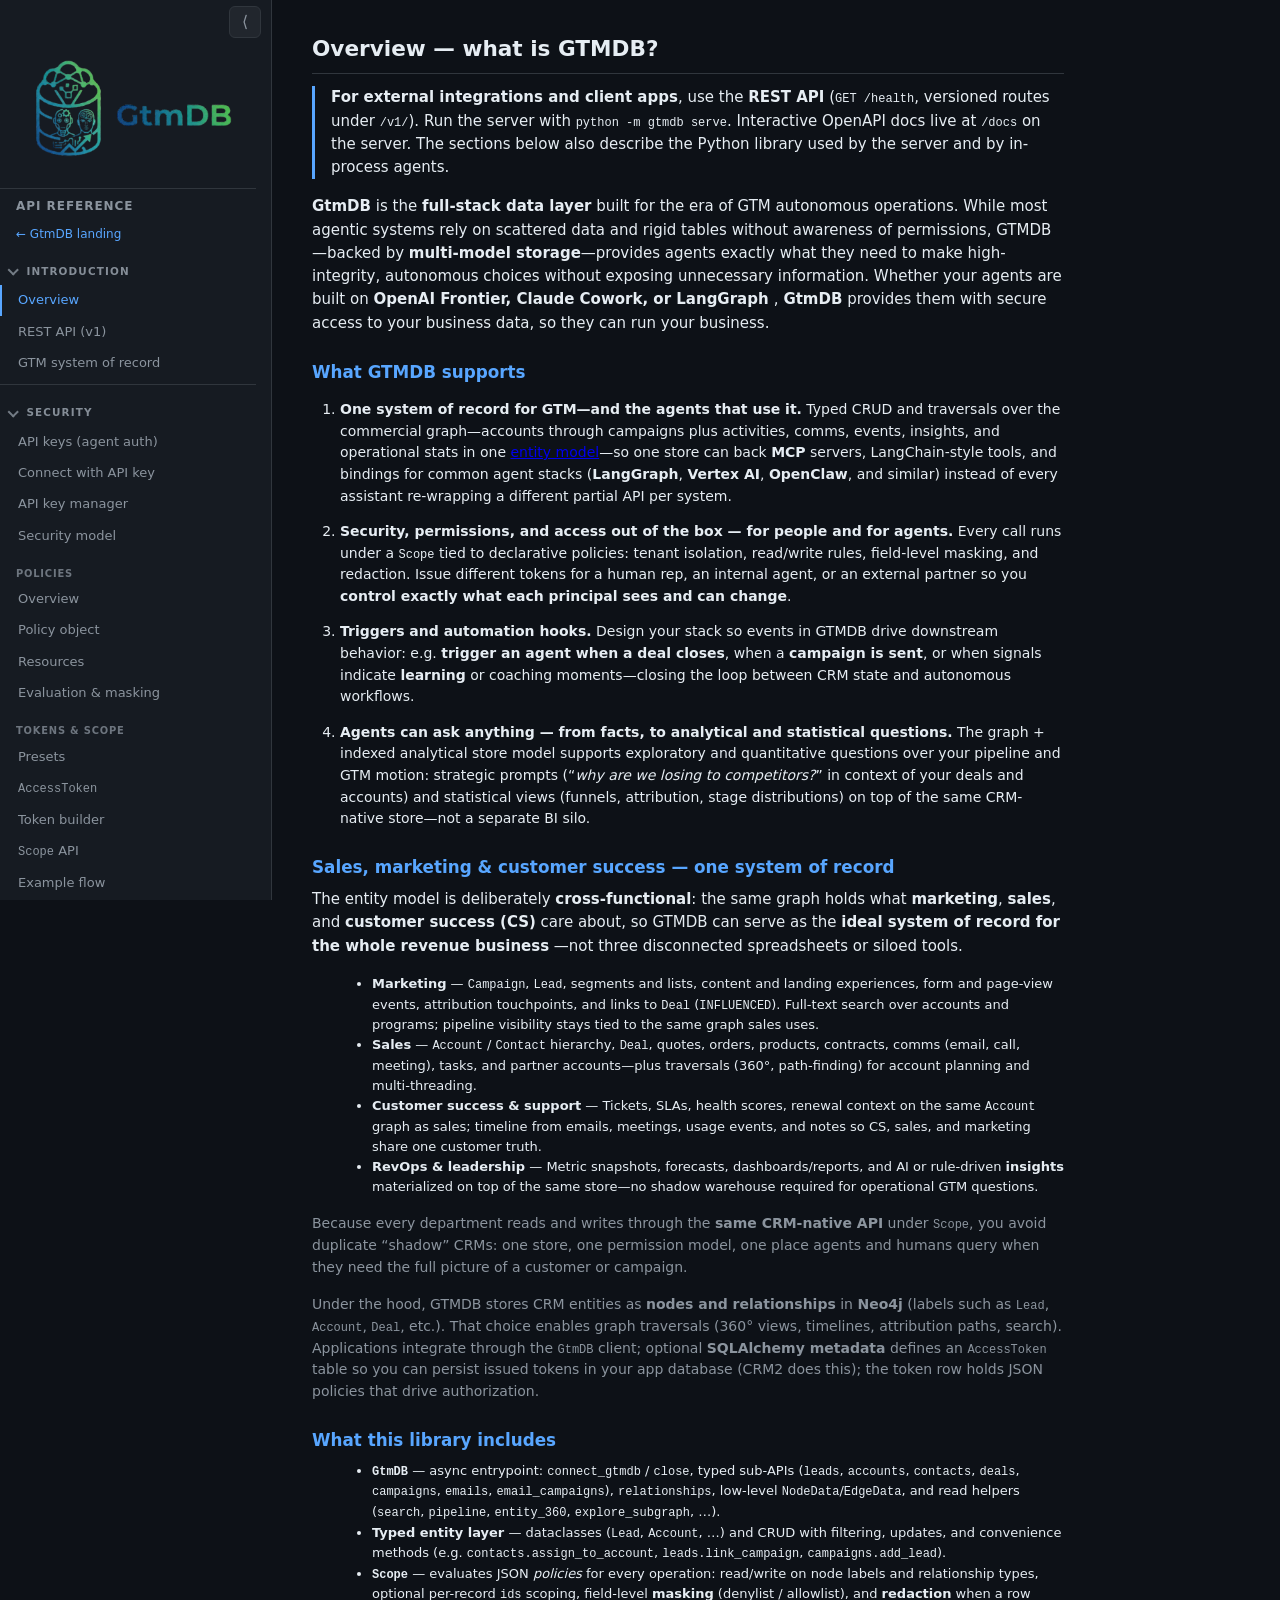
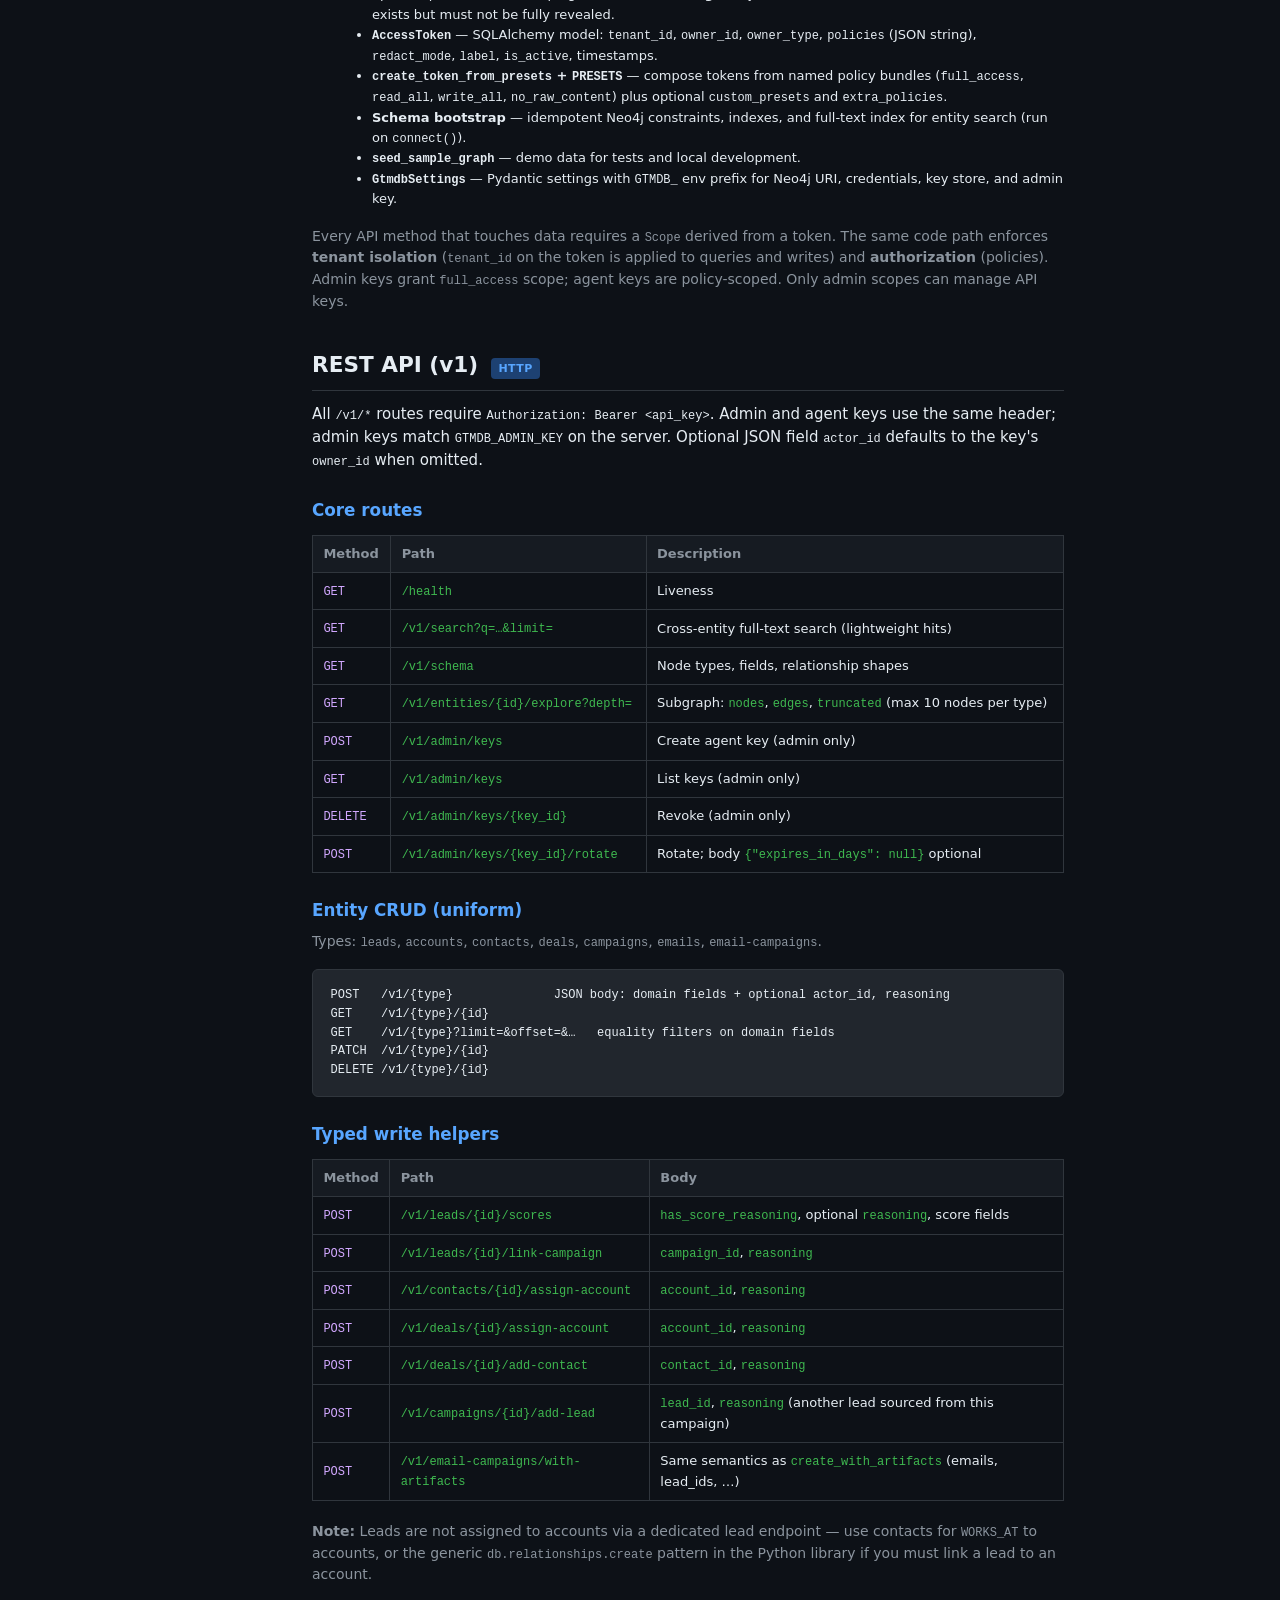
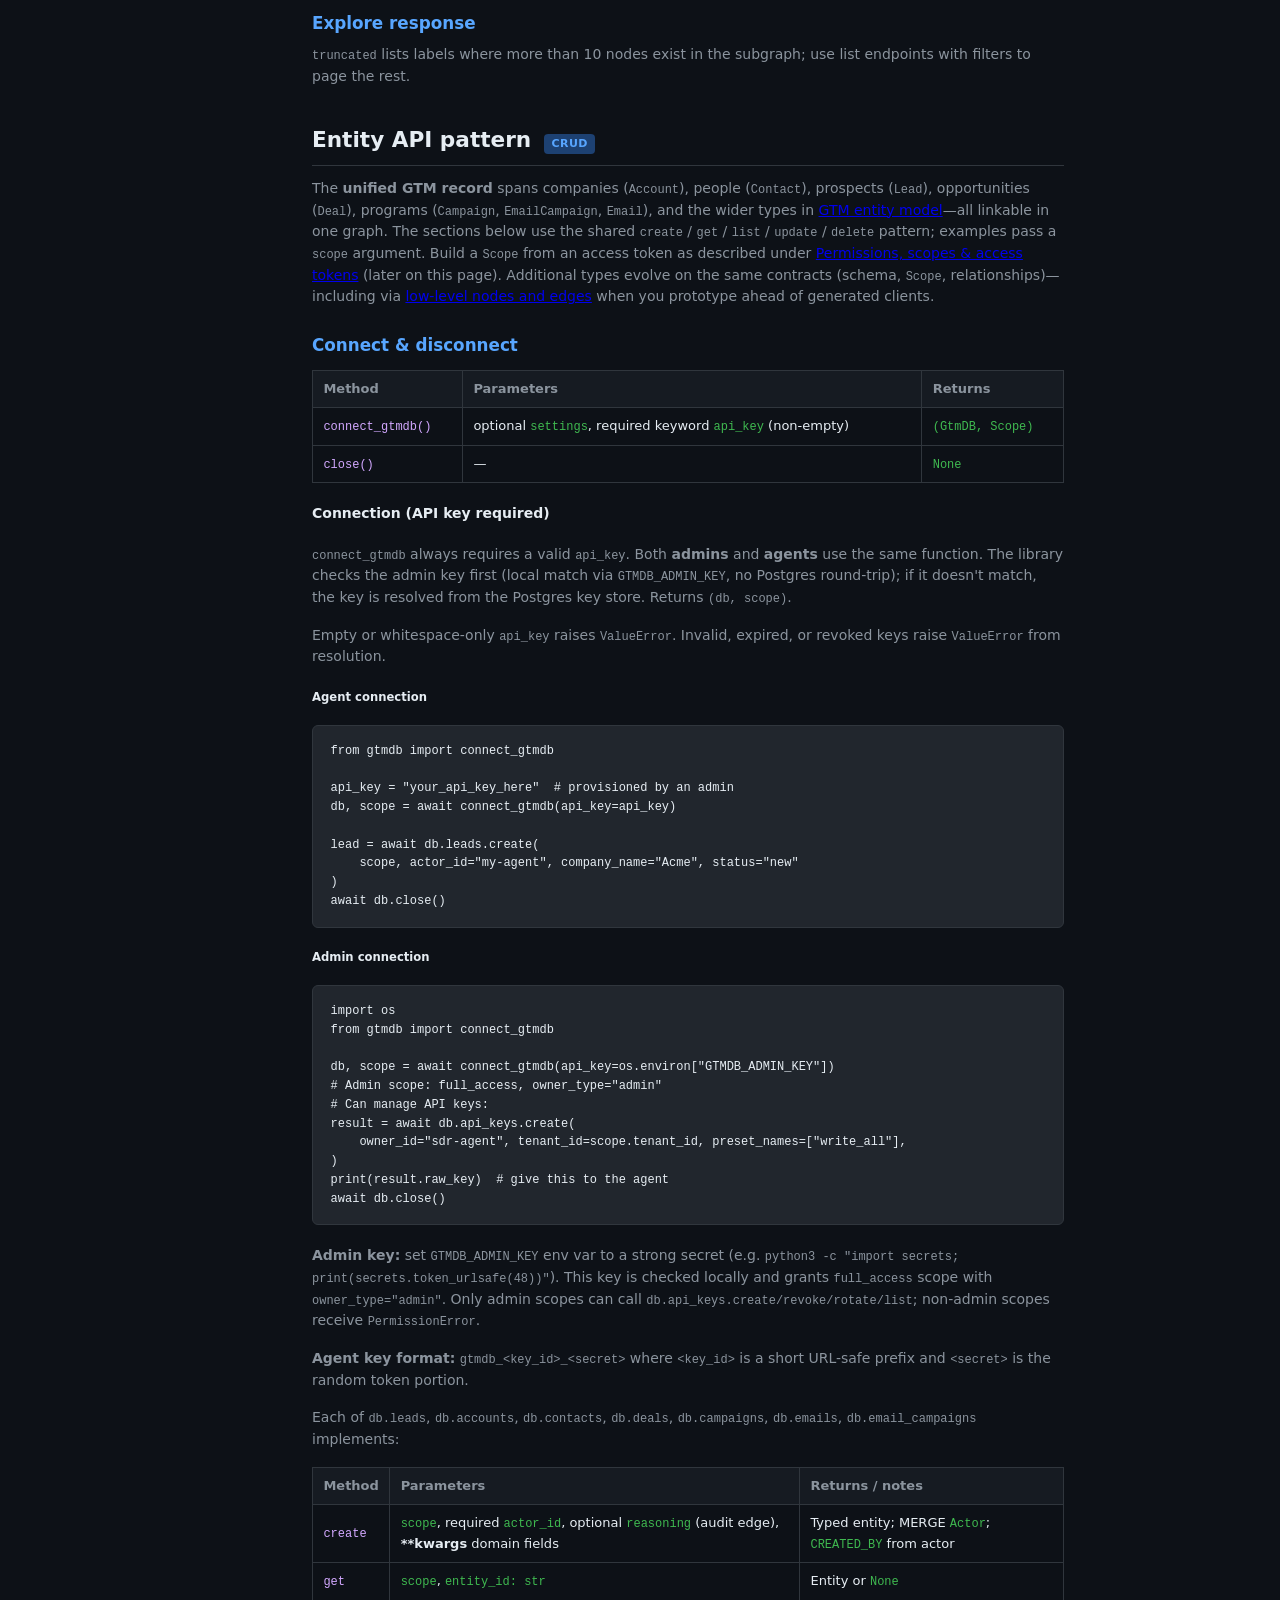
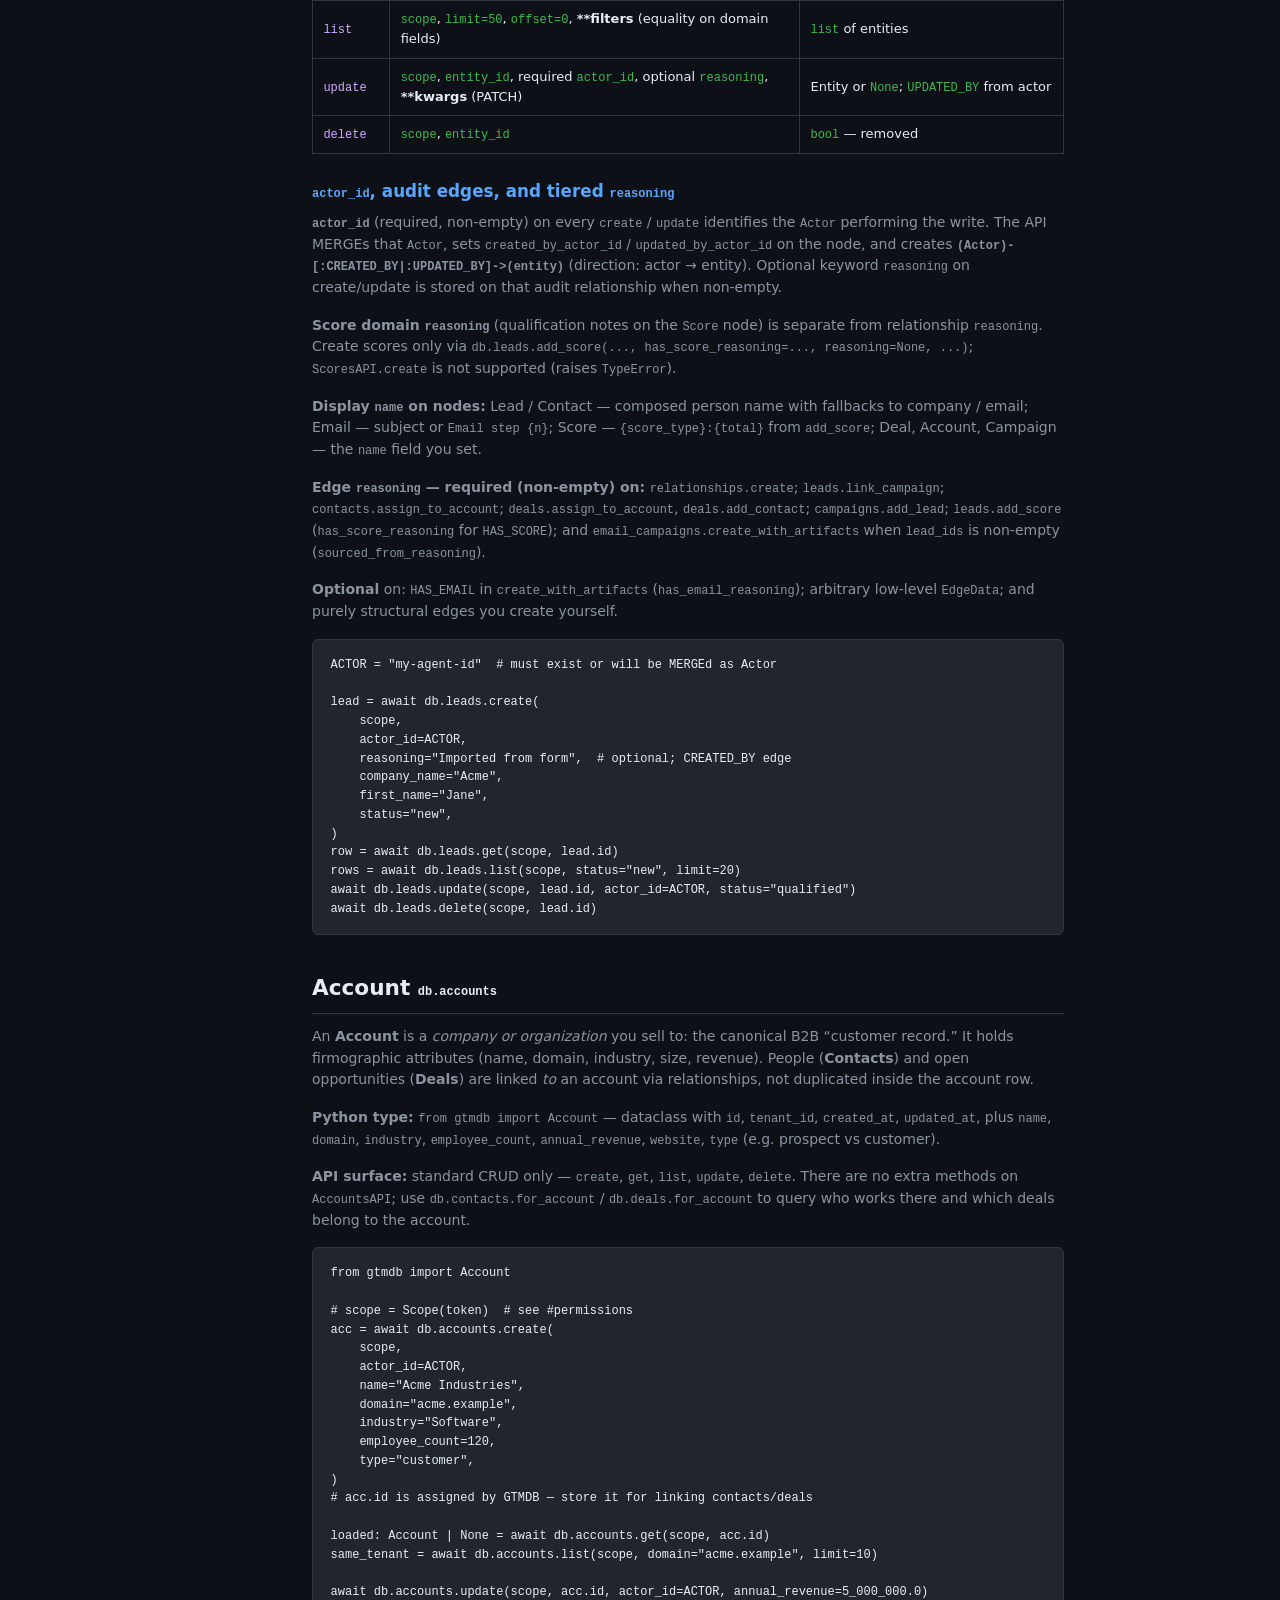
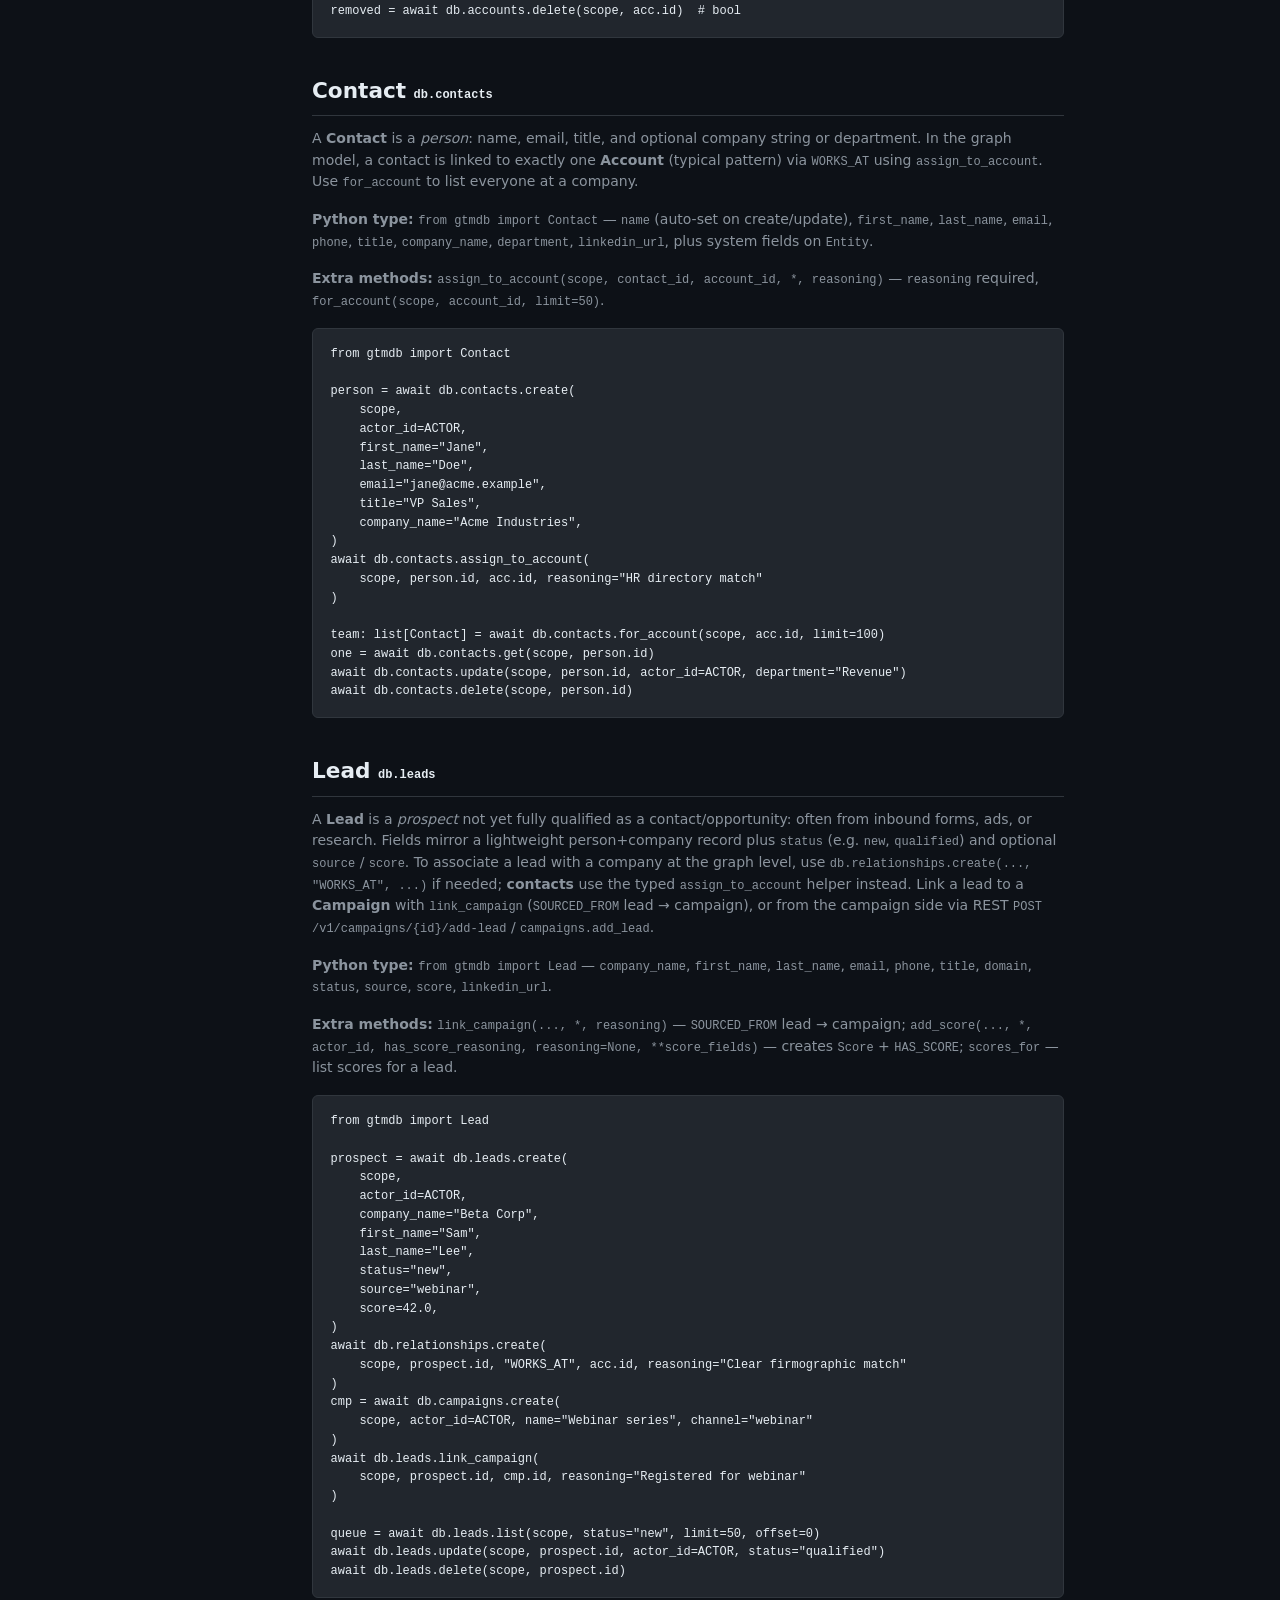
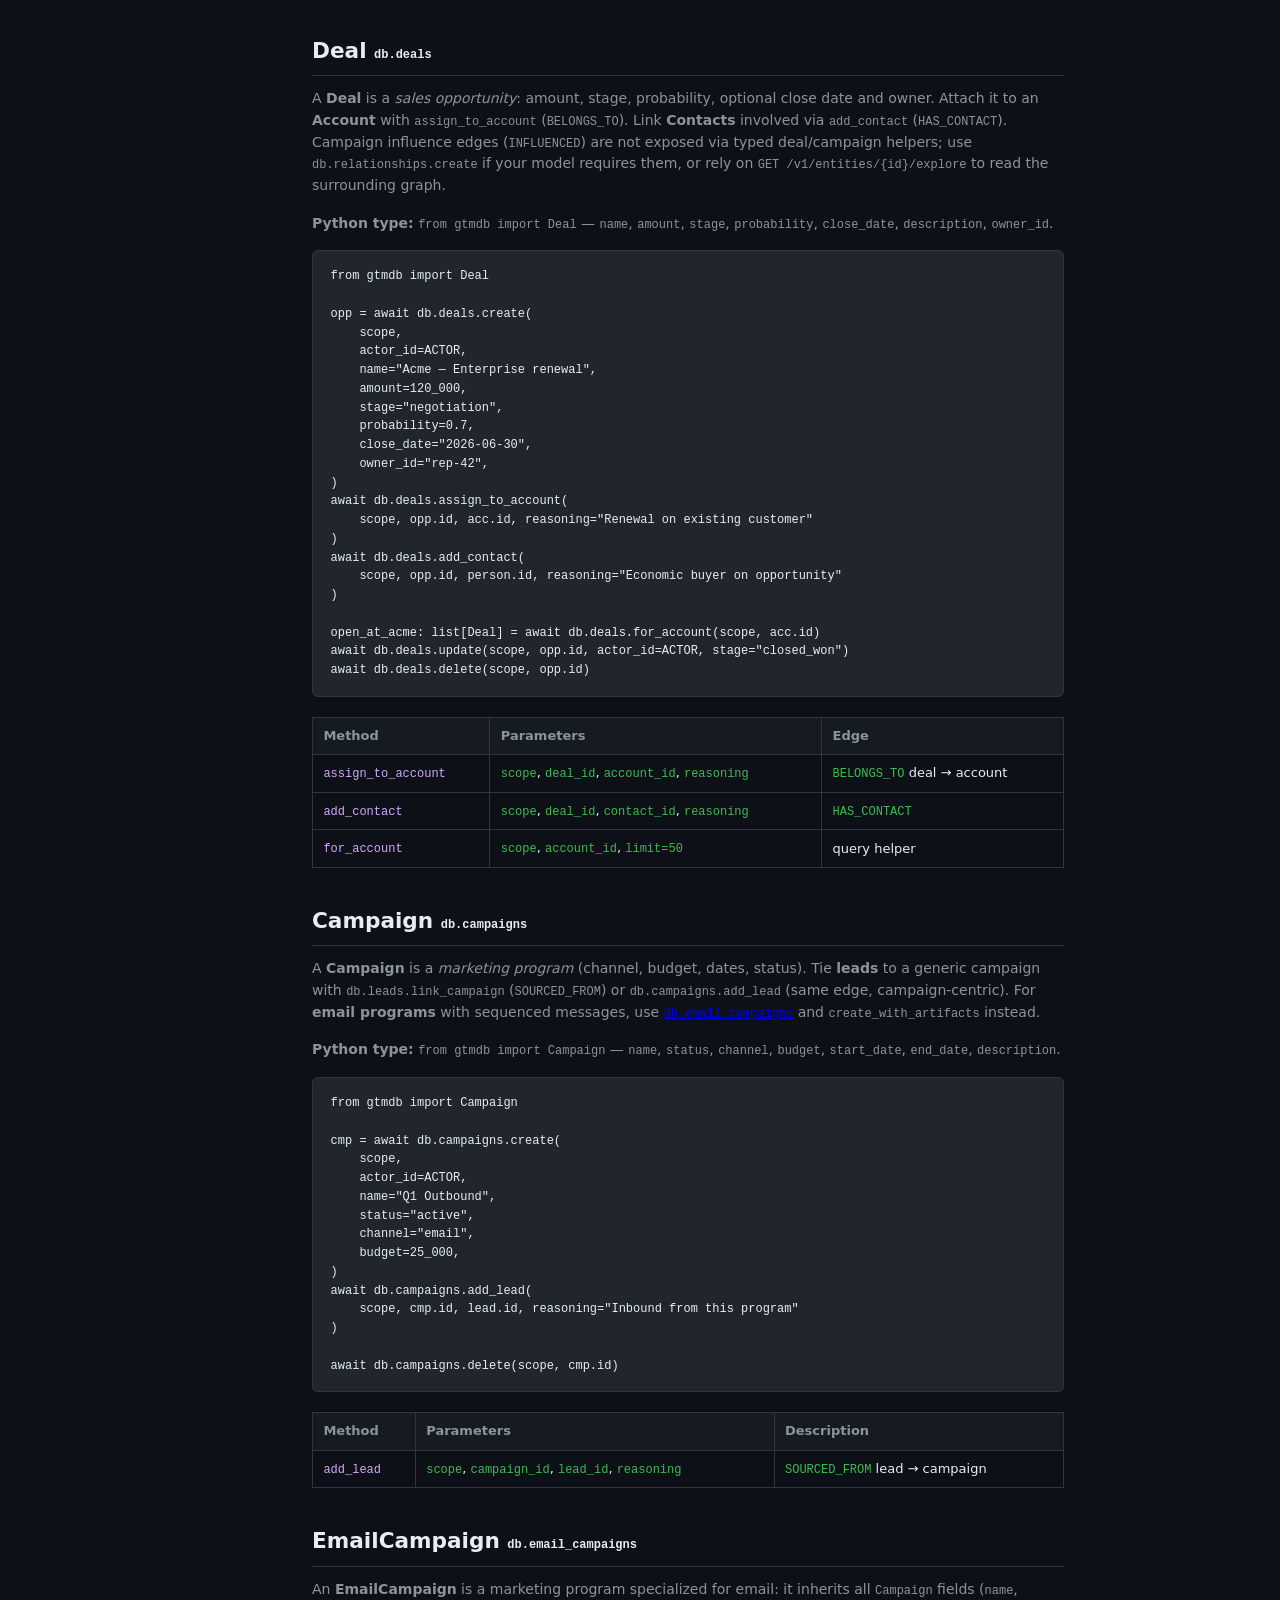
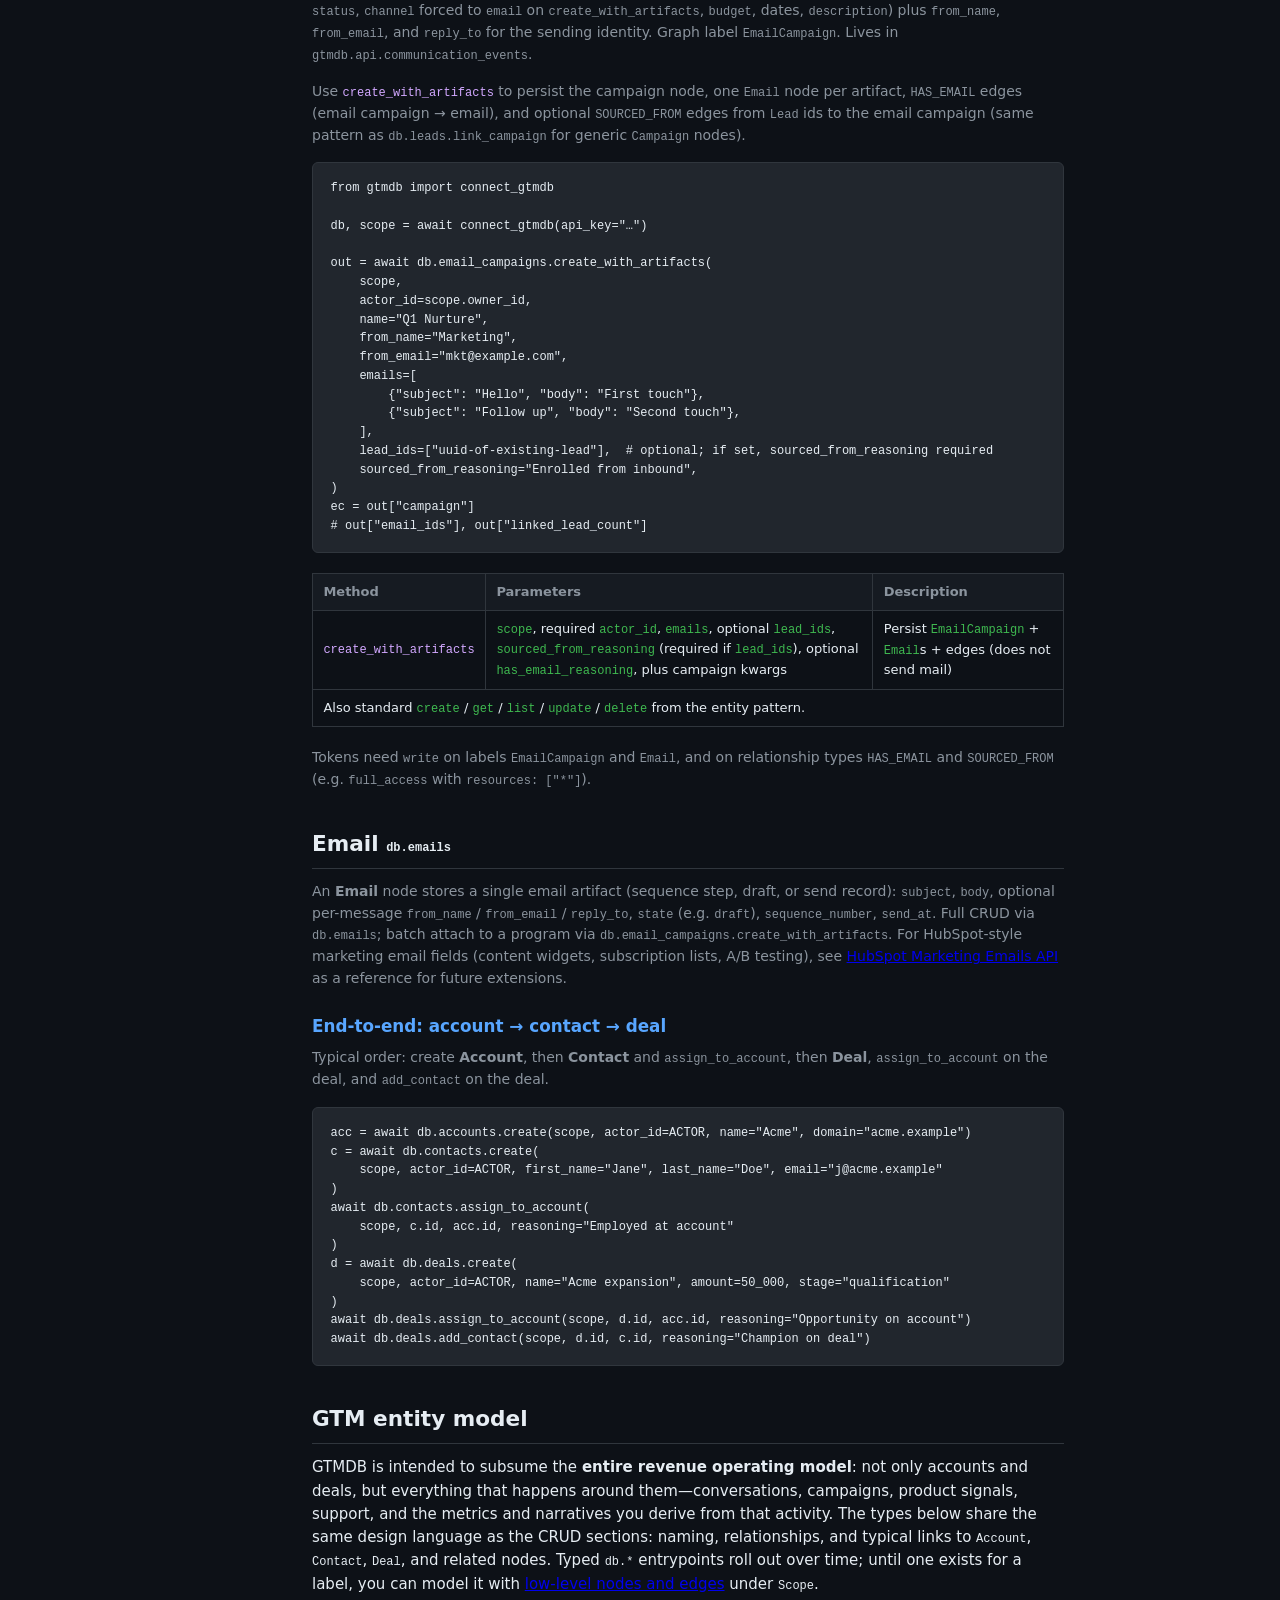
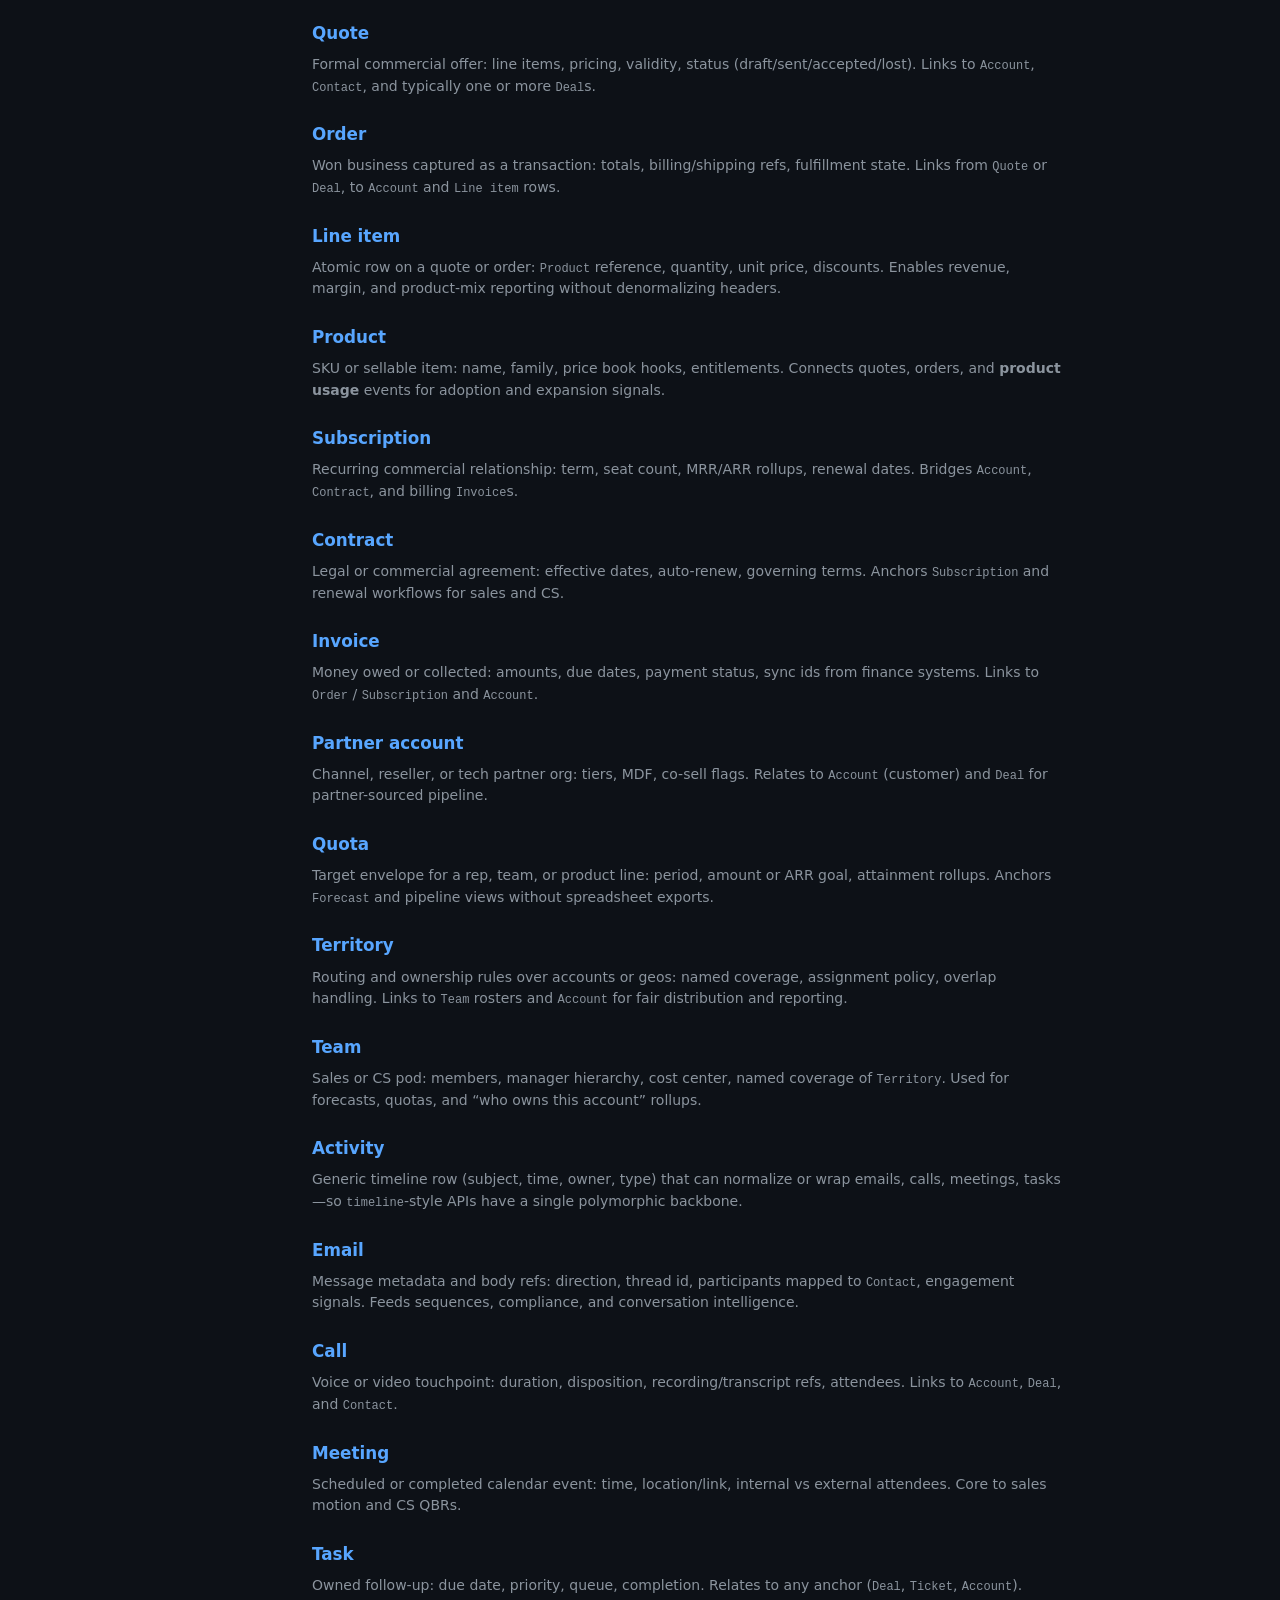
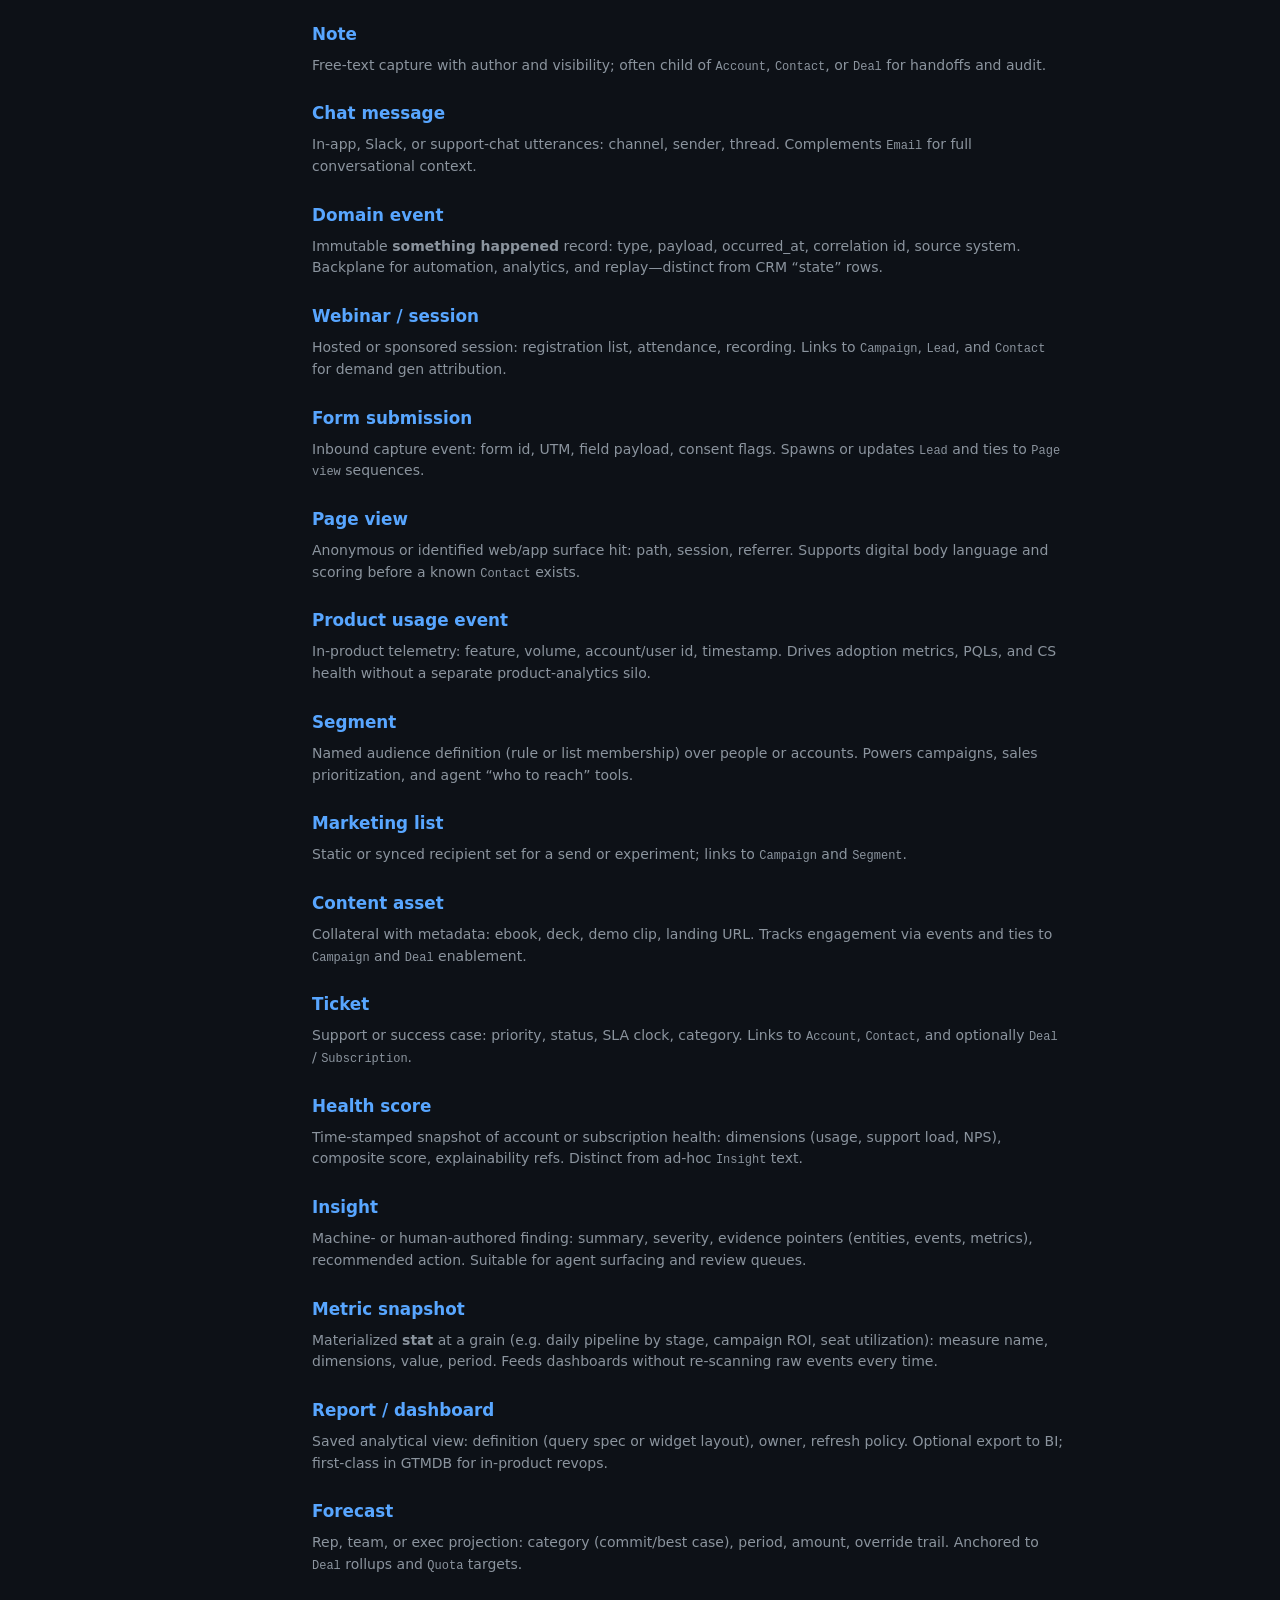
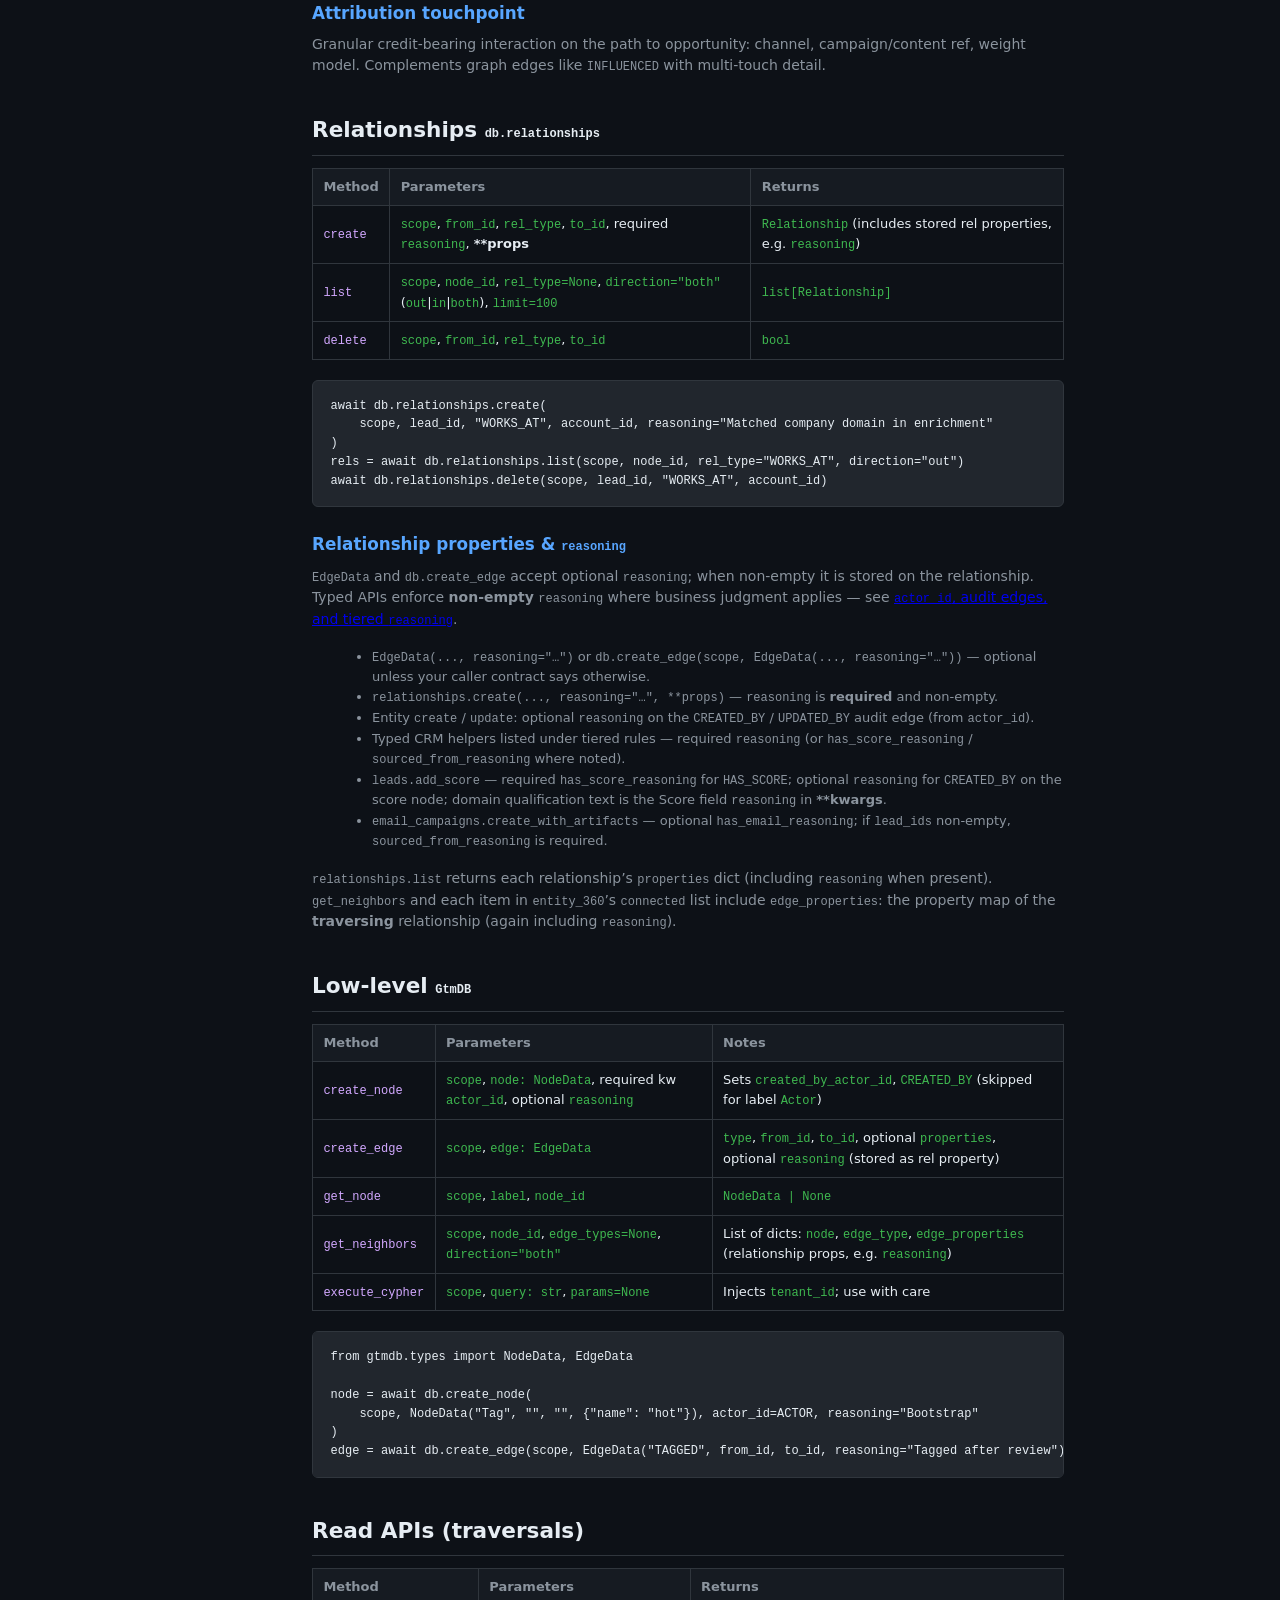
==== commit 7d49633a: "Track docs/ (README + assets); relative links for file:// and hosting Use docs/api-reference.html an" ====
--- a/docs/api-reference.html
+++ b/docs/api-reference.html
@@ -112,6 +112,17 @@
       letter-spacing: 0.08em;
       text-transform: uppercase;
       color: var(--muted);
+    }
+    .sidebar-back {
+      margin: -0.25rem 1rem 0.85rem;
+      font-size: 12px;
+    }
+    .sidebar-back a {
+      color: var(--accent);
+      text-decoration: none;
+    }
+    .sidebar-back a:hover {
+      text-decoration: underline;
     }
     aside nav details.nav-section {
       margin-top: 0.85rem;
@@ -301,10 +312,11 @@
       <div id="sidebar-body" class="sidebar-body">
       <div class="sidebar-brand">
         <a href="#overview" title="gtmDB — API reference">
-          <img class="sidebar-logo" src="https://raw.githubusercontent.com/tomerfri12/gtm-db/main/docs/assets/gtm-db-logo.png" alt="gtmDB" />
+          <img class="sidebar-logo" src="assets/gtm-db-logo.png" alt="gtmDB" />
         </a>
       </div>
       <h1>API reference</h1>
+      <p class="sidebar-back"><a href="../index.html">← GtmDB landing</a></p>
       <nav aria-label="Page sections">
         <details class="nav-section" open>
           <summary class="nav-section-summary">Introduction</summary>
@@ -1473,8 +1485,9 @@
 print(meta["ids"])</code></pre>
 
       <footer>
-        Static reference for the <code>gtmdb</code> Python package and REST API. Open this file in a browser.
-        Implementation details may change — refer to source under <code>src/gtmdb/</code>.
+        <p><a href="../index.html">← GtmDB landing</a></p>
+        <p>Static reference for the <code>gtmdb</code> Python package and REST API. Open <a href="api-reference.html">this file</a> or <a href="../index.html">the landing page</a> in a browser (works from disk or when hosted).</p>
+        <p>Implementation details may change — refer to source under <code>src/gtmdb/</code>.</p>
       </footer>
     </main>
   </div>
